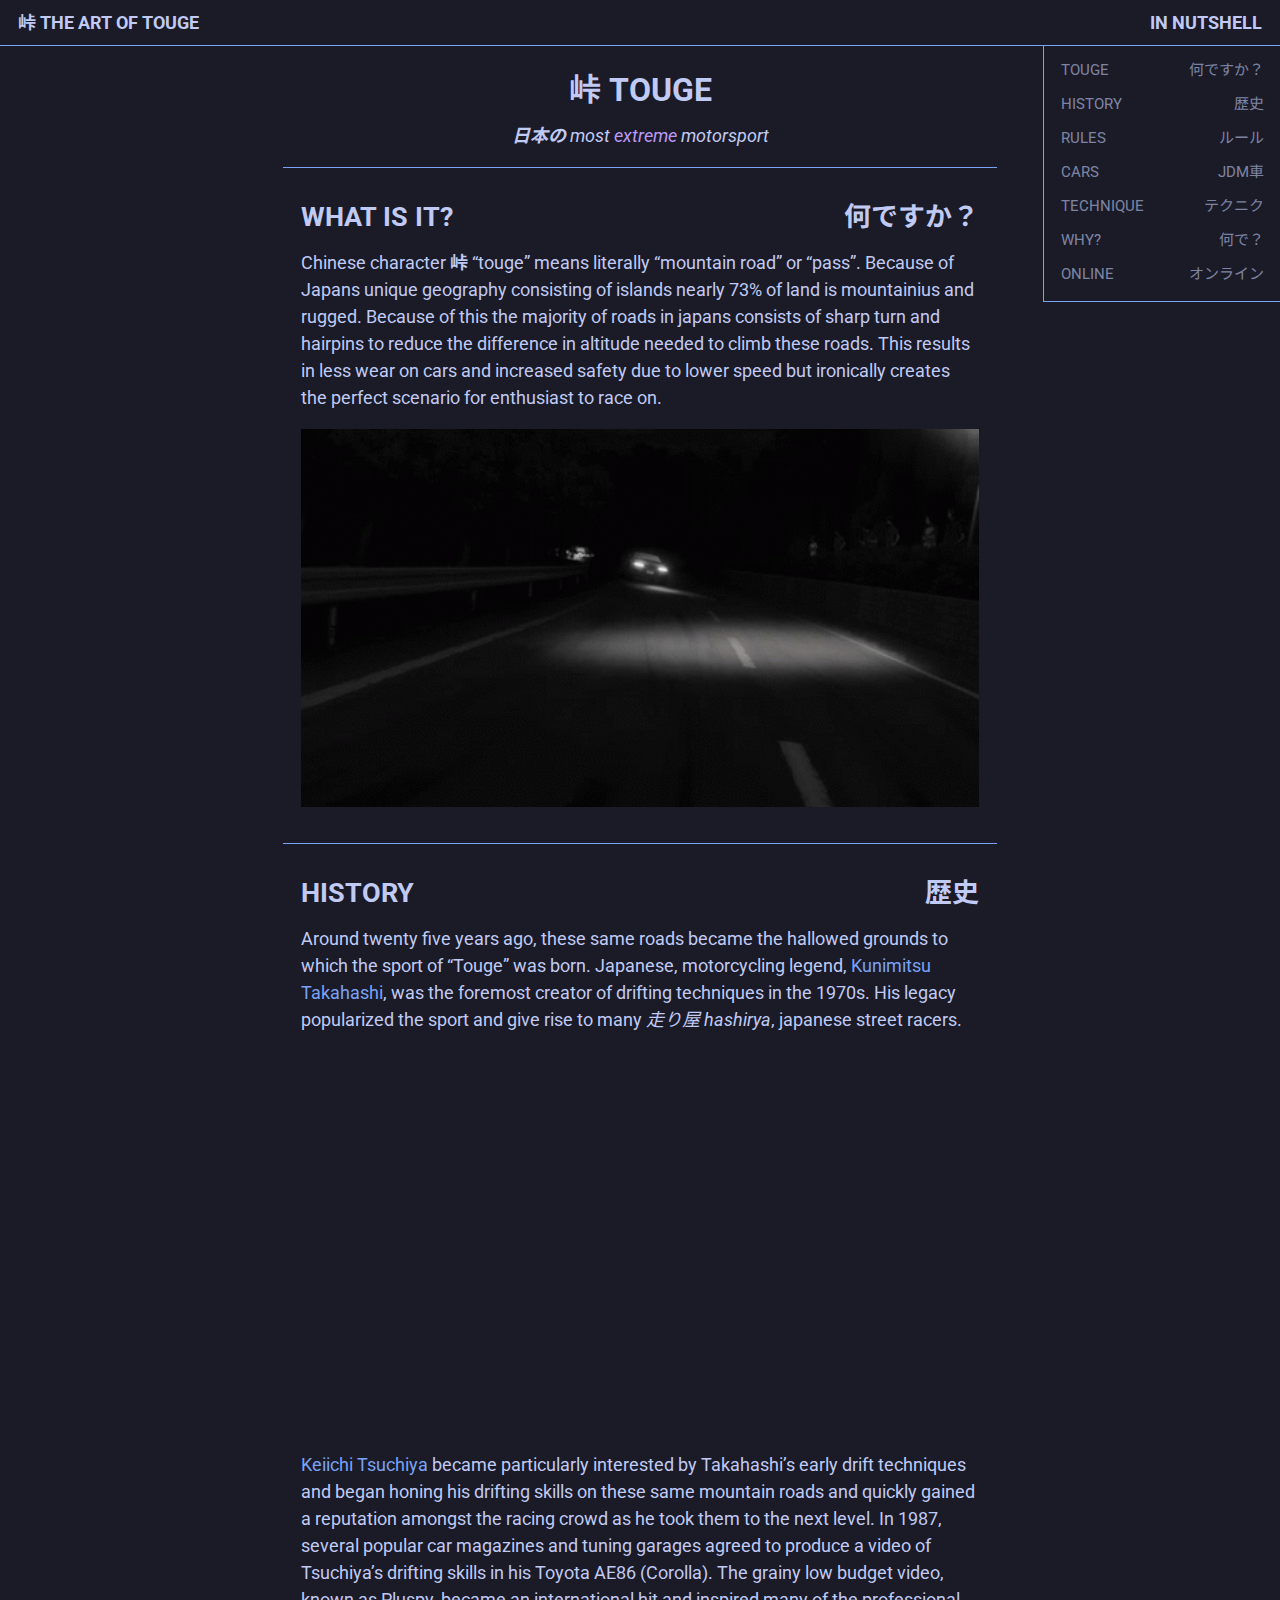
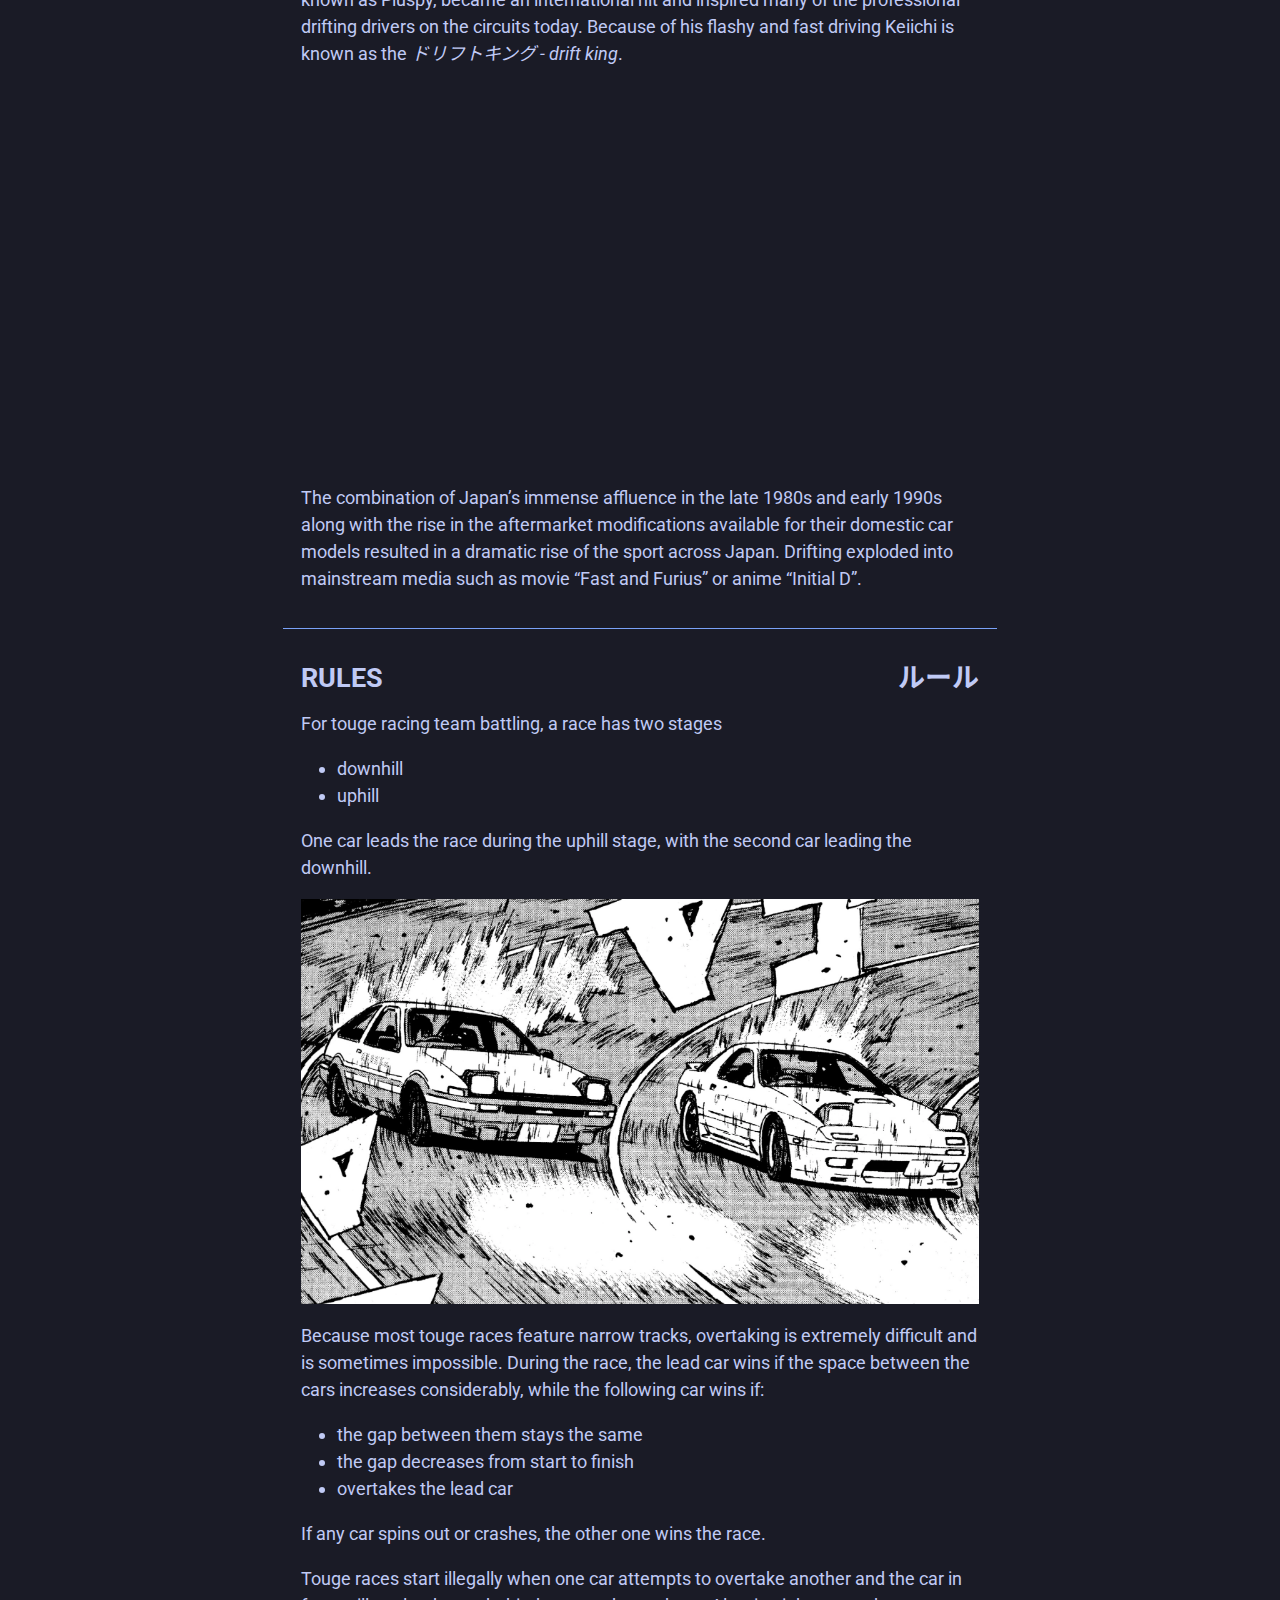
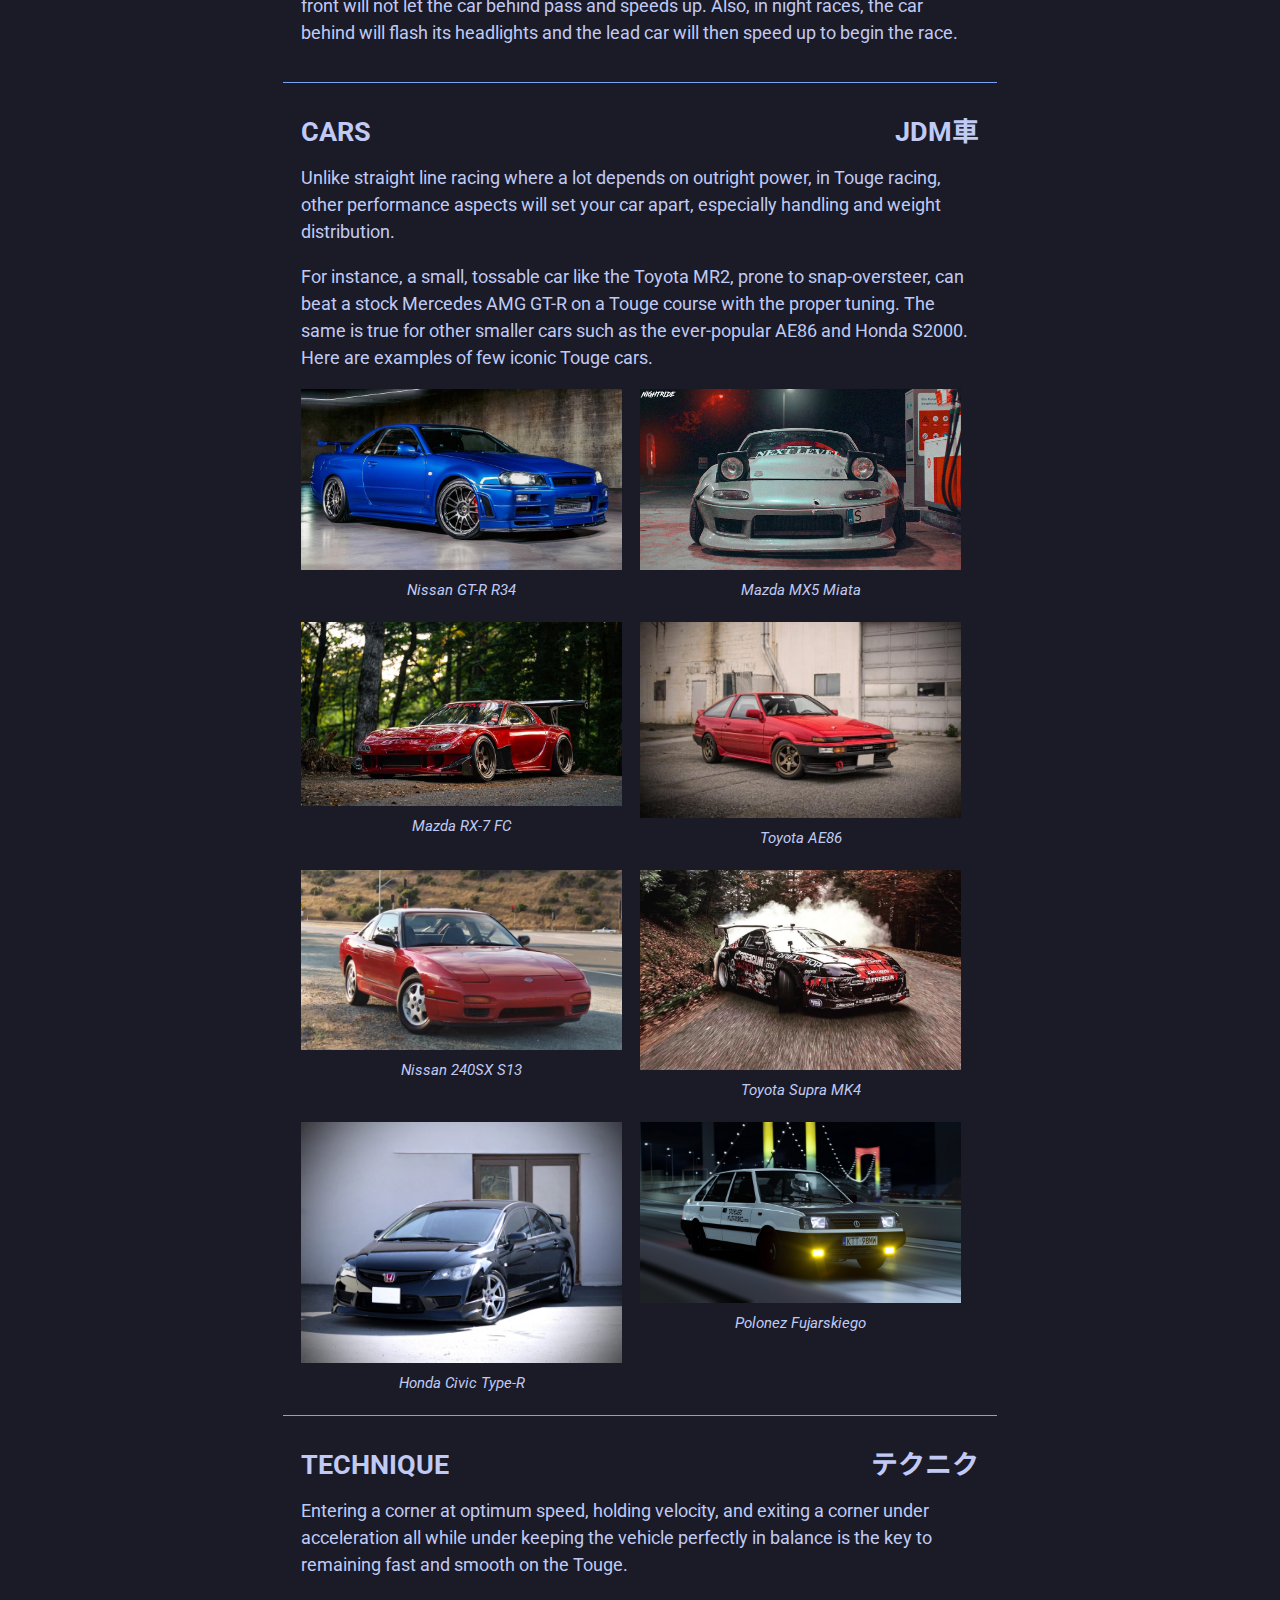
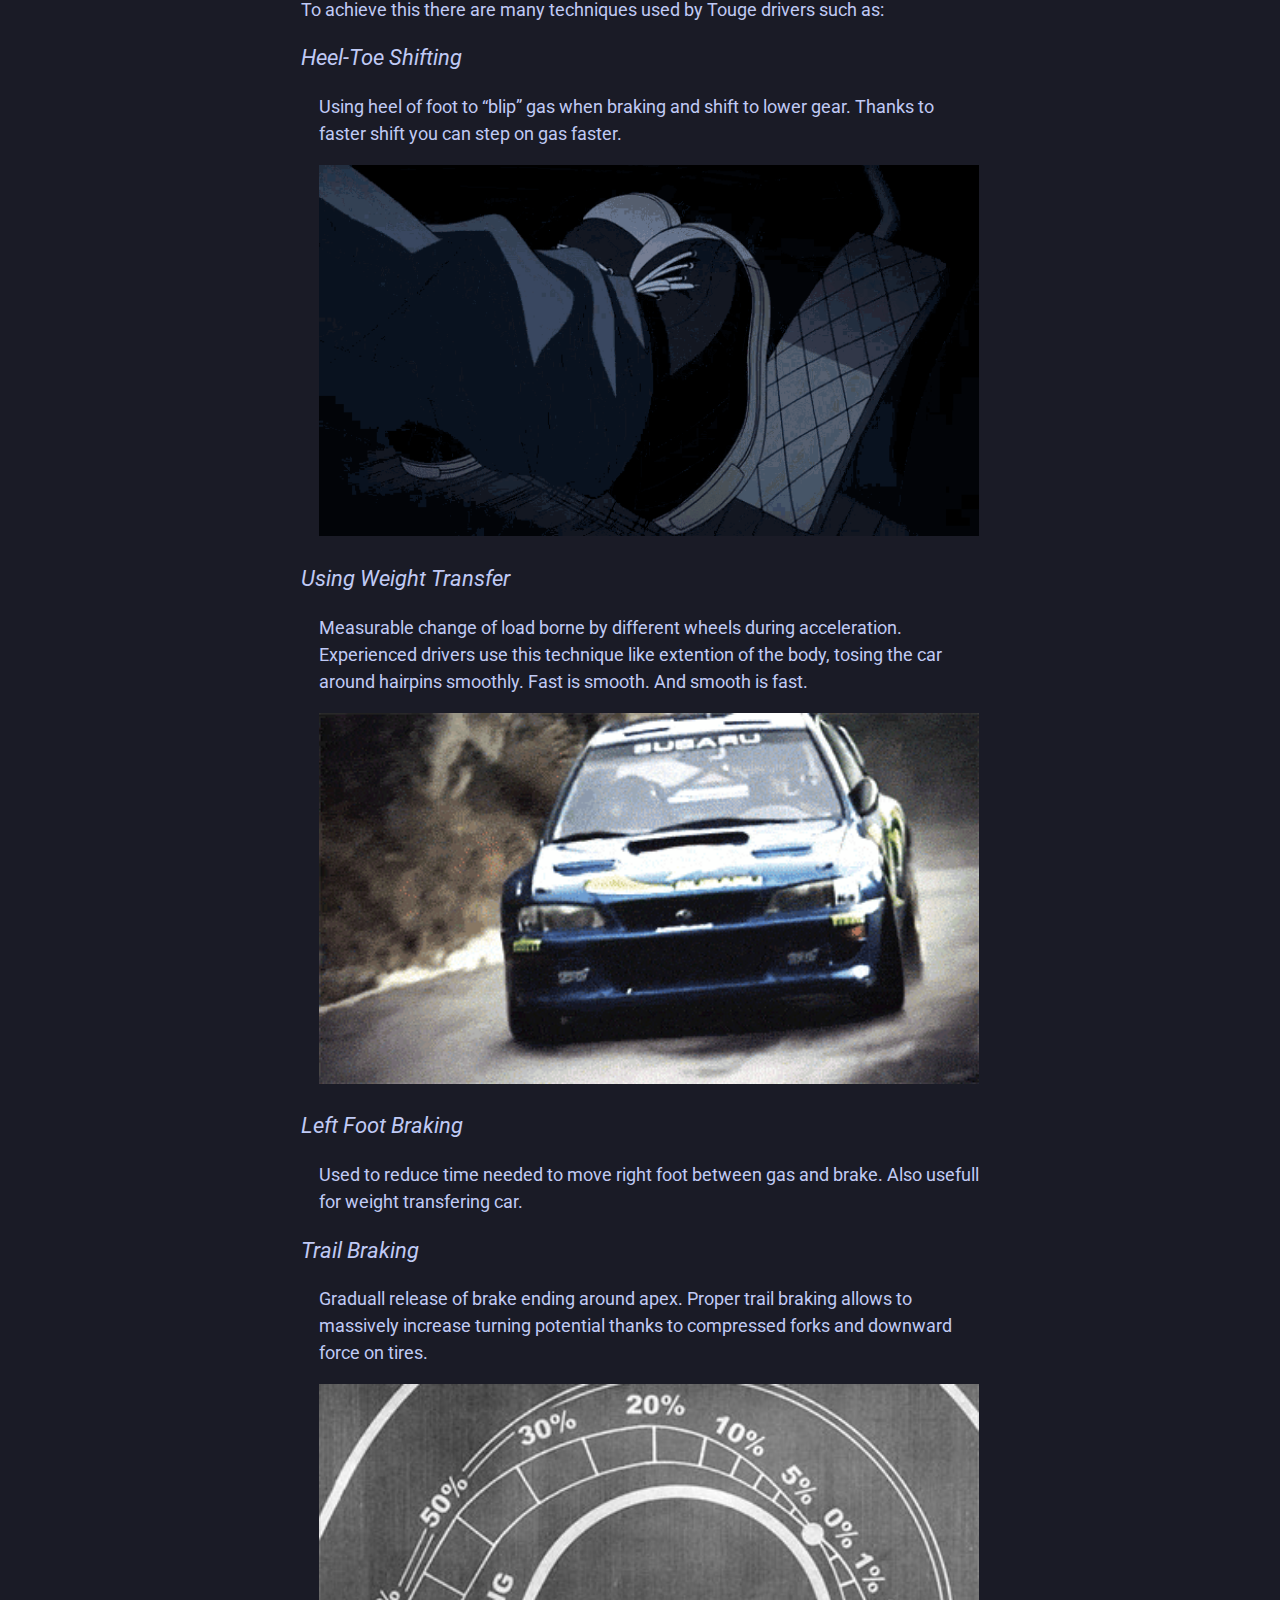
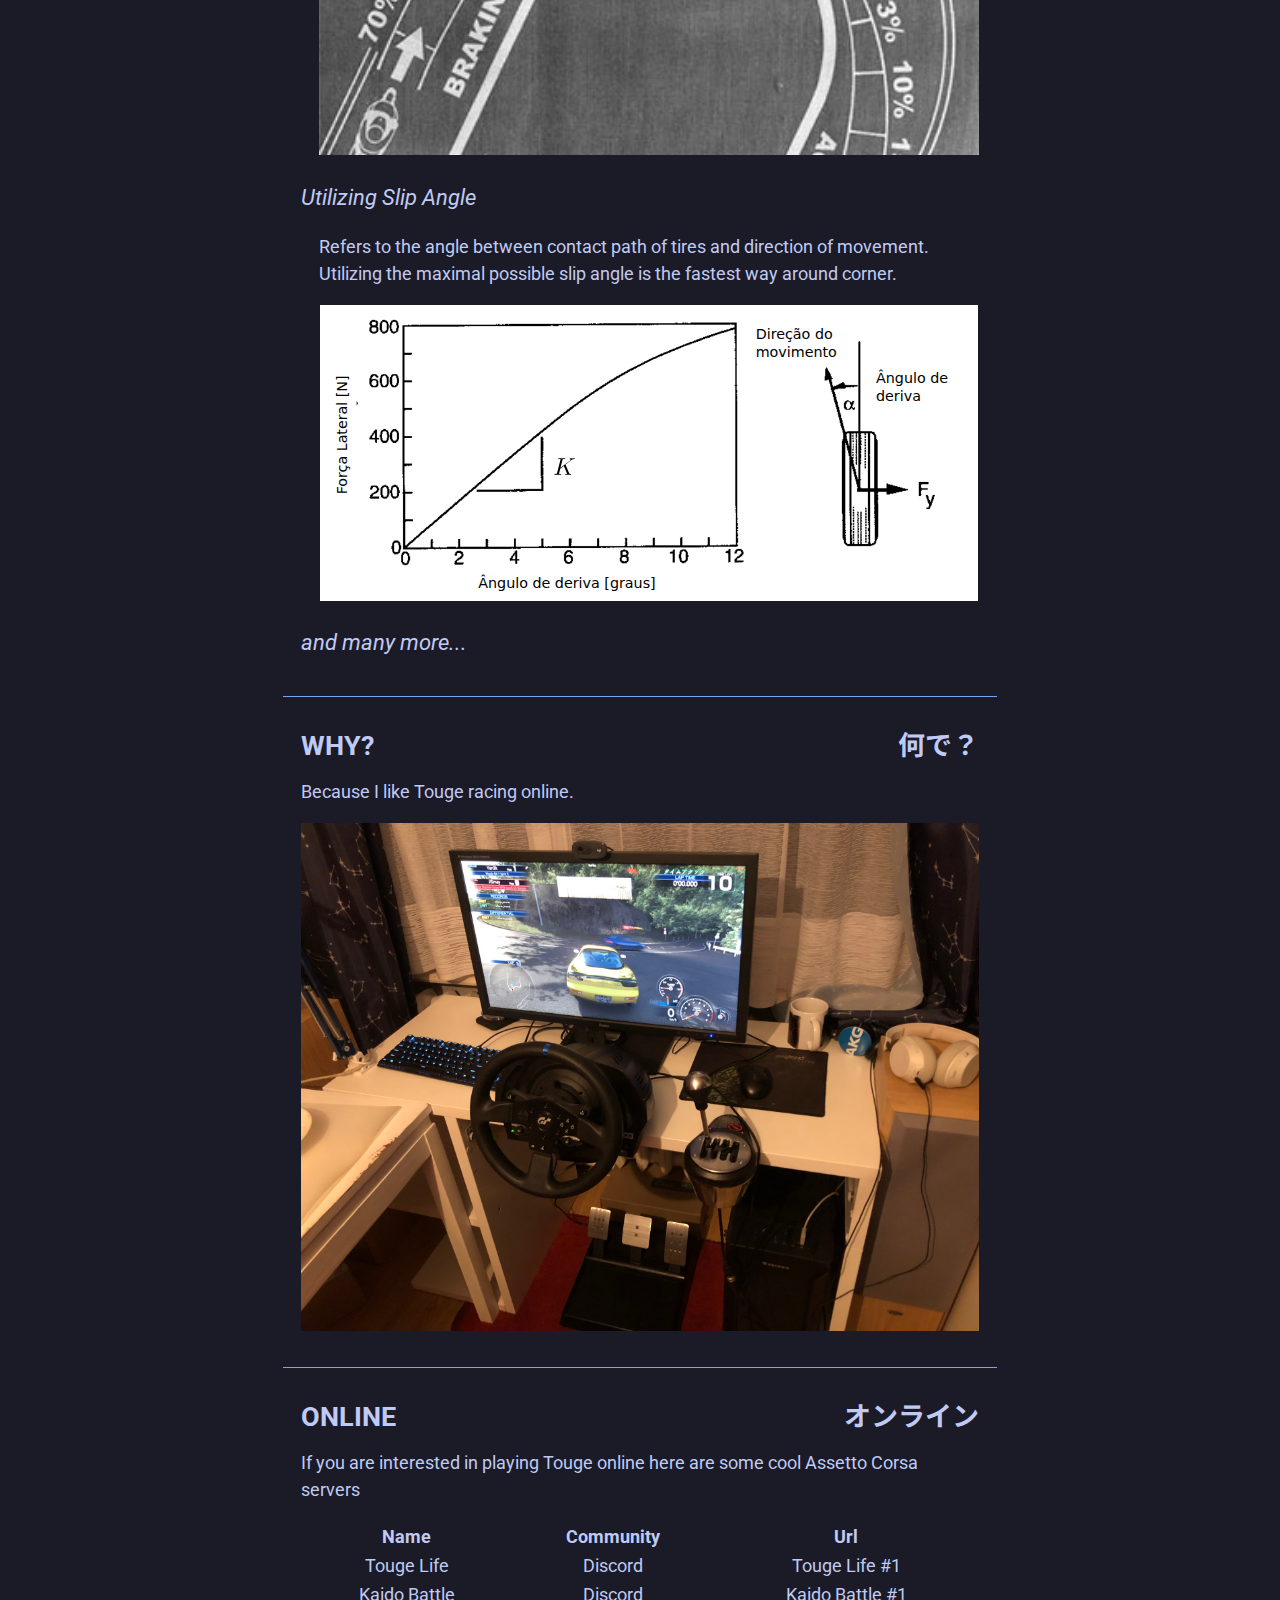
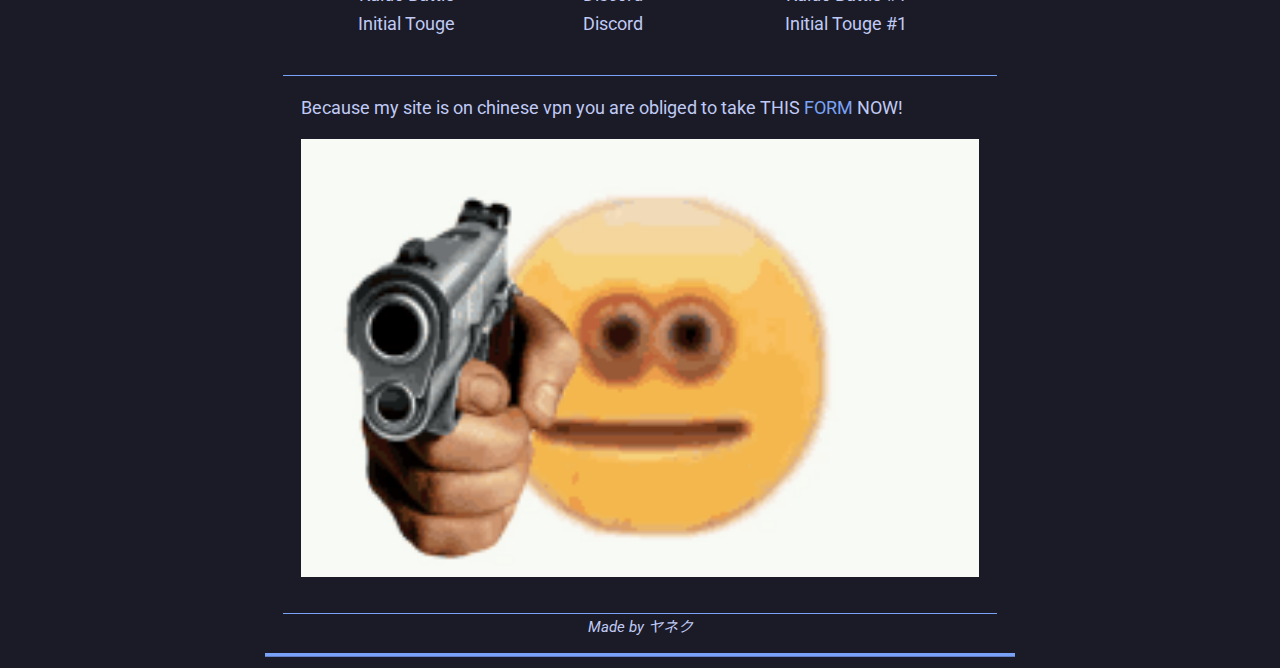
==== index.html @ f9fe7b46 "Init." ====
<!DOCTYPE html>
<html lang='en'>
<head>
    <meta charset="utf-8">
    <link rel="stylesheet" href="styles.css" type="text/css">
    <meta name="author" content="Jan Wiśniewski">
    <meta name="viewport" content="width=device-width, initial-scale=1">
    <title>The Art Of Touge</title>
</head>
<body>
    <a href="#top"><header class="topbar">
        <div>峠 the art of touge</div>
        <div>in nutshell</div>
    </header></a>


    <nav class="content-table">
        <a class="content-table__item" href="#touge">
            <div>touge</div><div>何ですか？</div>
        </a>
        <a class="content-table__item" href="#history">
            <div>history</div><div>歴史</div>
        </a>
        <a class="content-table__item" href="#rules">
            <div>rules</div><div>ルール</div>
        </a>
        <a class="content-table__item" href="#cars">
            <div>cars</div><div>JDM車</div>
        </a>
        <a class="content-table__item" href="#technique">
            <div>technique</div><div>テクニク</div>
        </a>
        <a class="content-table__item" href="#why">
            <div>why?</div><div>何で？</div>
        </a>
        <a class="content-table__item" href="#online">
            <div>online</div><div>オンライン</div>
        </a>
    </nav>


    <main>
        <header class='title section' id="touge">
            <hgroup>
                <h1 class="heading">峠 touge</h1>
                <p class="subheading"><span class="subheading__nihon">日本の</span> most <span class="subheading__extreme">extreme</span> motorsport</p>
            </hgroup>
        </header>
        <section class="section">
            <div class="section__heading">
                <h2>What is it?</h2>
                <h2>何ですか？</h2>
            </div>
            <p>
                Chinese character <b>峠</b> <q>touge</q> means literally
                <q>mountain road</q> or <q>pass</q>.  Because of Japans unique
                geography consisting of islands nearly 73% of land is
                mountainius and rugged. Because of this the majority of roads in
                japans consists of sharp turn and hairpins to reduce the
                difference in altitude needed to climb these roads. This results
                in less wear on cars and increased safety due to lower speed but
                ironically creates the perfect scenario for enthusiast to race
                on.
            </p>
            <figure class="figure"><img class="figure__image" src='assets/initial-d.gif' alt="Initial D"></figure>
        </section>


        <section class="section" id="history">
            <div class="section__heading">
                <h2>History</h2>
                <h2>歴史</h2>
            </div>
            <p>
                Around twenty five years ago, these same roads became the hallowed
                grounds to which the sport of <q>Touge</q> was born. Japanese,
                motorcycling legend, <a class="link" href="https://en.wikipedia.org/wiki/Kunimitsu_Takahashi"
                target="_blank"> Kunimitsu Takahashi</a>, was the foremost creator of
                drifting techniques in the 1970s. His legacy popularized the sport and
                give rise to many <dfn>走り屋 hashirya</dfn>, japanese street
                racers.
            </p>
            <figure class="video-wrapper">
                <iframe class="video" allowFullScreen src="https://www.youtube.com/embed/p52vfE1ejaA?start=294"></iframe>
            </figure>
            <p>
                <a class="link" href="https://en.wikipedia.org/wiki/Keiichi_Tsuchiya" target="_blank">Keiichi Tsuchiya</a>
                became particularly interested by Takahashi’s early drift techniques
                and began honing his drifting skills on these same mountain roads and
                quickly gained a reputation amongst the racing crowd as he took them
                to the next level. In 1987, several popular car magazines and tuning
                garages agreed to produce a video of Tsuchiya’s drifting skills in his
                Toyota AE86 (Corolla). The grainy low budget video, known as Pluspy,
                became an international hit and inspired many of the professional
                drifting drivers on the circuits today. Because of his flashy and fast
                driving Keiichi is known as the <dfn>ドリフトキング - drift king</dfn>.
            </p>
            <figure class="video-wrapper">
                <iframe class="video" allowFullScreen src="https://www.youtube.com/embed/DHOkR8vrP94?start=42"></iframe>
            </figure>
            <p>
                The combination of Japan’s immense affluence in the late 1980s and
                early 1990s along with the rise in the aftermarket modifications
                available for their domestic car models resulted in a dramatic rise of
                the sport across Japan. Drifting exploded into mainstream media such as
                movie <q>Fast and Furius</q> or anime <q>Initial D</q>.
            </p>
        </section>


        <section class="section" id="rules">
            <div class="section__heading">
                <h2>Rules</h2>
                <h2>ルール</h2>
            </div>
            <p>
                For touge racing team battling, a race has two stages
            </p>
            <ul>
                <li>downhill</li>
                <li>uphill</li>
            </ul>
            <p>
                One car leads the race during the uphill stage, with
                the second car leading the downhill.
            </p>
            <figure class="figure"><img class="figure__image" src="assets/manga.webp" alt="Ryousuke vs Fujiwara"></figure>
            <p>
                Because most touge races feature narrow tracks, overtaking is
                extremely difficult and is sometimes impossible. During the race, the
                lead car wins if the space between the cars increases considerably,
                while the following car wins if:
            </p>
            <ul>
                <li>the gap between them stays the same</li>
                <li>the gap decreases from start to finish</li>
                <li>overtakes the lead car</li>
            </ul>
            <p>
                If any car spins out or crashes, the other one wins the race.
            </p>
            <p>
                Touge races start illegally when one car attempts to overtake another
                and the car in front will not let the car behind pass and speeds up.
                Also, in night races, the car behind will flash its headlights and the
                lead car will then speed up to begin the race.
            </p>
        </section>


        <section class="section" id="cars">
            <div class="section__heading">
                <h2>Cars</h2>
                <h2>JDM車</h2>
            </div>
            <p>
                Unlike straight line racing where a lot depends on outright power, in
                Touge racing, other performance aspects will set your car apart,
                especially handling and weight distribution.
            </p>

            <p>
                For instance, a small, tossable car like the Toyota MR2, prone to
                snap-oversteer, can beat a stock Mercedes AMG GT-R on a Touge course
                with the proper tuning. The same is true for other smaller cars such
                as the ever-popular AE86 and Honda S2000. Here are examples of few
                iconic Touge cars.
            </p>
            <div class="gallery">
                <figure>
                    <a href="assets/r34.jpg"><img src="assets/r34.jpg" alt="GT-R"></a>
                    <figcaption>Nissan GT-R R34</figcaption>
                </figure>
                <figure>
                    <a href="assets/miata.jpg"><img src="assets/miata.jpg" alt="Miata"></a>
                    <figcaption>Mazda MX5 Miata</figcaption>
                </figure>
                <figure>
                    <a href="assets/rx7.avif"><img src="assets/rx7.avif" alt="rx7"></a>
                    <figcaption>Mazda RX-7 FC</figcaption>
                </figure>
                <figure>
                    <a href="assets/86.jpg"><img src="assets/86.jpg" alt="86"></a>
                    <figcaption>Toyota AE86</figcaption>
                </figure>
                <figure>
                    <a href="assets/nissan-s13.avif"><img src="assets/nissan-s13.avif" alt="Nissan S13"></a>
                    <figcaption>Nissan 240SX S13</figcaption>
                </figure>
                <figure>
                    <a href="assets/supra.jpg"><img src="assets/supra.jpg" alt="Supra"></a>
                    <figcaption>Toyota Supra MK4</figcaption>
                </figure>
                <figure>
                    <a href="assets/civic.jpg"><img src="assets/civic.jpg" alt="Civic"></a>
                    <figcaption>Honda Civic Type-R</figcaption>
                </figure>
                <figure>
                    <a href="fujarski.html"><img src="assets/fujarski.jpg" alt="Polonez"></a>
                    <figcaption>Polonez Fujarskiego</figcaption>
                </figure>
            </div>
        </section>


        <section class="section" id="technique">
            <div class="section__heading">
                <h2>Technique</h2>
                <h2>テクニク</h2>
            </div>
            <p>
                Entering a corner at optimum speed, holding velocity, and exiting a
                corner under acceleration all while under keeping the vehicle
                perfectly in balance is the key to remaining fast and smooth on the
                Touge.
            </p>
            <p>
                To achieve this there are many techniques used by Touge drivers such as:
            </p>
            <dl class="technique__dl">
                <dt>Heel-Toe Shifting</dt>
                <dd>Using heel of foot to <q>blip</q> gas when braking and shift to lower gear.
                    Thanks to faster shift you can step on gas faster.
                    <figure><img src="assets/heel-toe-shifting.gif" alt="Heel Toe Shifting"></figure>
                </dd>

                <dt>Using Weight Transfer</dt>
                <dd>
                    Measurable change of load borne by different wheels during
                    acceleration. Experienced drivers use this technique like
                    extention of the body, tosing the car around hairpins smoothly.
                    Fast is smooth. And smooth is fast.
                    <figure><img src="assets/flick.gif" alt="Flick"></figure>
                </dd>

                <dt>Left Foot Braking</dt>
                <dd>Used to reduce time needed to move right foot between gas
                    and brake. Also usefull for weight transfering car.
                </dd>

                <dt>Trail Braking</dt>
                <dd>Graduall release of brake ending around apex. Proper trail braking allows to
                    massively increase turning potential thanks to compressed forks and downward force on tires.
                    <figure><img src="assets/trail_brake.jpg" alt="Trail Brake"></figure>
                </dd>

                <dt>Utilizing Slip Angle</dt>
                <dd>
                    Refers to the angle between contact path of tires and direction of movement.
                    Utilizing the maximal possible slip angle is the fastest way around corner.
                    <figure><img src="assets/slipangle.svg" alt="Slip Angle"></figure>
                </dd>

                <dt>and many more...</dt><dd></dd>
            </dl>
        </section>


        <section class="section" id="why">
            <div class="section__heading">
                <h2>Why?</h2>
                <h2>何で？</h2>
            </div>
            <p>Because I like Touge racing online.</p>
            <figure class="figure"><img class="figure__image" src="assets/setup.jpg" alt="setup"></figure>
        </section>


        <section class="section" id="online">
            <div class="section__heading">
                <h2>Online</h2>
                <h2>オンライン</h2>
            </div>
            <p>If you are interested in playing Touge online here are some cool Assetto Corsa servers</p>
            <table class="online-table">
                <tr>
                    <th>Name</th>
                    <th>Community</th>
                    <th>Url</th>
                </tr>
                <tr>
                    <td>Touge Life</td>
                    <td><a href="https://discord.gg/rpCyShQ">Discord</a></td>
                    <td><a href="https://acstuff.ru/s/q:race/online/join?ip=173.234.30.178&httpPort=8308">Touge Life #1</a></td>
                </tr>
                <tr>
                    <td>Kaido Battle</td>
                    <td><a href="https://discord.gg/rpCyShQ">Discord</a></td>
                    <td><a href="https://acstuff.ru/s/q:race/online/join?ip=5.161.130.32&httpPort=8081">Kaido Battle #1</a></td>
                </tr>
                <tr>
                    <td>Initial Touge</td>
                    <td><a href="https://discord.gg/rpCyShQ">Discord</a></td>
                    <td><a href="https://acstuff.ru/s/q:race/online/join?ip=5.161.130.32&httpPort=8081">Initial Touge #1</a></td>
                </tr>
            </table>
        </section>


        <section class="section" id="Form">
            <p>Because my site is on chinese vpn you are obliged to take THIS <a class="link" href="form.html">FORM</a> NOW!</p>
            <figure class="figure"><img class="figure__image" src="assets/cursed-emoji.gif" alt="gun"></figure>
        </section>


        <footer>
            <address>Made by ヤネク</address>
        </footer>


        <!-- svg line for additional points!!! -->
        <svg viewBox="0 0 100 1">
            <line x1="0" y1="0" x2="100" y2="0" stroke="#7aa2f7" />
        </svg>
    </main>
</body>
</html>
---- styles.css ----
@import url('https://fonts.googleapis.com/css2?family=Noto+Sans+JP:wght@300;400;700&family=Roboto:ital,wght@0,300;0,700;1,300;1,400&display=swap');

* {
    margin: 0;
    padding: 0;
    box-sizing: border-box;
}


:root {
    font-size: 62.5%;
    scroll-behavior: smooth;

    --color-bg:     #1a1b26;
    --color-text:   #c0caf5;
    --color-blue:   #7aa2f7;
    --color-magenta:#bb9af7;
}

::selection {
   color: var(--color-bg);
   background-color: var(--color-text); 
}

body {
    background:  var(--color-bg);
    color:       var(--color-text);
    font-size:   1.8rem;
    line-height: 1.5em;
    font-family: "Roboto", "Noto Sans JP", sans-serif;
    margin-top:  2.5em; /* top-bar */
}

main {
    width: 750px;
    margin: 0 auto;
}

footer {
    text-align: center;
    font-style: italic;
    font-size: smaller;
}

.topbar {
    background-color: var(--color-bg);
    font-weight: bold;
    position: fixed;
    top: 0;
    text-transform: uppercase;
    width: 100%;
    display: flex;
    justify-content: space-between;
    align-items: center;
    padding: 0.5em 1em;
    border-bottom: 1px solid var(--color-blue);
    z-index: 1000;
}

.title {
    text-align: center;
}


.heading {
    padding-top: 1em;
    font-weight: bold;
    font-size: xx-large;
    text-transform: uppercase;

}

.subheading {
    font-style: italic;
    margin-top: 1em;
    margin-bottom: 0;
    font-size: 1em;
    font-weight: normal;
}


.subheading__extreme {
    color: var(--color-magenta);
}

.subheading__nihon {
    font-weight: bold;
}


.section {
    scroll-margin: 3em;
    border-bottom: 1px solid var(--color-blue);
    padding: 0 1em 1em 1em;
    margin: 1em 1em 0 1em;
}

.figure {
    display: flex;
    justify-content: center;
    margin: 0.5em 0;
}

.figure__image {
    width: 100%;
}

.content-table {
    animation: navbar-slide 1s ease-in-out;
    position: fixed;
    top: 2.5em;
    right: 0;
    border-color: var(--color-blue);
    border-style: solid;
    border-width: 0 0 1px 1px;
    padding: 0.5em;
    background-color: var(--color-bg);
    z-index: 999;
}

.content-table__item {
    display: flex;
    gap: 4em;
    font-size: smaller;
    text-transform: uppercase;
    justify-content: space-between;
    padding: 0.2em 0.5em;
}

.content-table a,
.content-table a:visited {
    transition: opacity 0.3s;
    transition: border-bottom 0.6s;
    opacity: 60%;
    text-decoration: none;
    color: var(--color-text);
    border-bottom: 1px solid var(--color-bg);
}

.content-table a:hover {
    opacity: 100%;
    border-bottom: 1px solid var(--color-text);
}

a {
    color: inherit;
    text-decoration: inherit;
}

p {
    margin: 1em 0;
}

ul {
    padding: 0 2em;
}

dt {
    margin: 1em 0;
    font-style: italic;
    font-size: larger;
}

dd {
    margin-left: 1em;
}

.technique__dl img {
    margin-top: 1em;
    width: 100%;
}

.video-wrapper {
    margin: 0 auto;
    position: relative;
    padding-bottom: 56.25%;
}

.video {
    position: absolute;
    display: block;
    width: 100%;
    height: 100%;
    border: none;
}

#touge {
    background-color: var(--color-bg);
}

.section__heading {
    text-transform: uppercase;
    padding-top: 1em;
    display: flex;
    justify-content: space-between;
}

.link {
    text-decoration: none;
    text-underline-offset: 4px;
    color: var(--color-blue);
}

.link:hover {
    text-decoration: underline;
}

@keyframes navbar-slide {
    from {
        transform: translateY(-100%);
    }
    to {
        transform: translateY(0);
    }
}

.gallery {
    display: flex;
    flex-wrap: wrap;
    gap: 1em;
    align-items: stretch;
}

.gallery img {
    width: 100%;
}

.gallery a {
    transition: opacity 0.3s;
}

.gallery figure {
    width: calc(50% - 1em);
}

.gallery a:hover {
    opacity: 50%;
}

.gallery figcaption {
    font-style: italic;
    font-size: smaller;
    text-align: center;
}

.figure {
    margin: 1em 0;
}

.online-table {
    width: 100%;
    text-align: center;
    margin: 1em 0;
}

@media (max-width: 750px) {
    body { font-size: 1.6rem; }
    main { width: 100%; }
    .title {text-align: left; }
    .section { padding: 0 0 1em 0; }
    .gallery figure { width: 100%; }
}

@media (max-width: 1200px) {
    .content-table { display: none; }
}
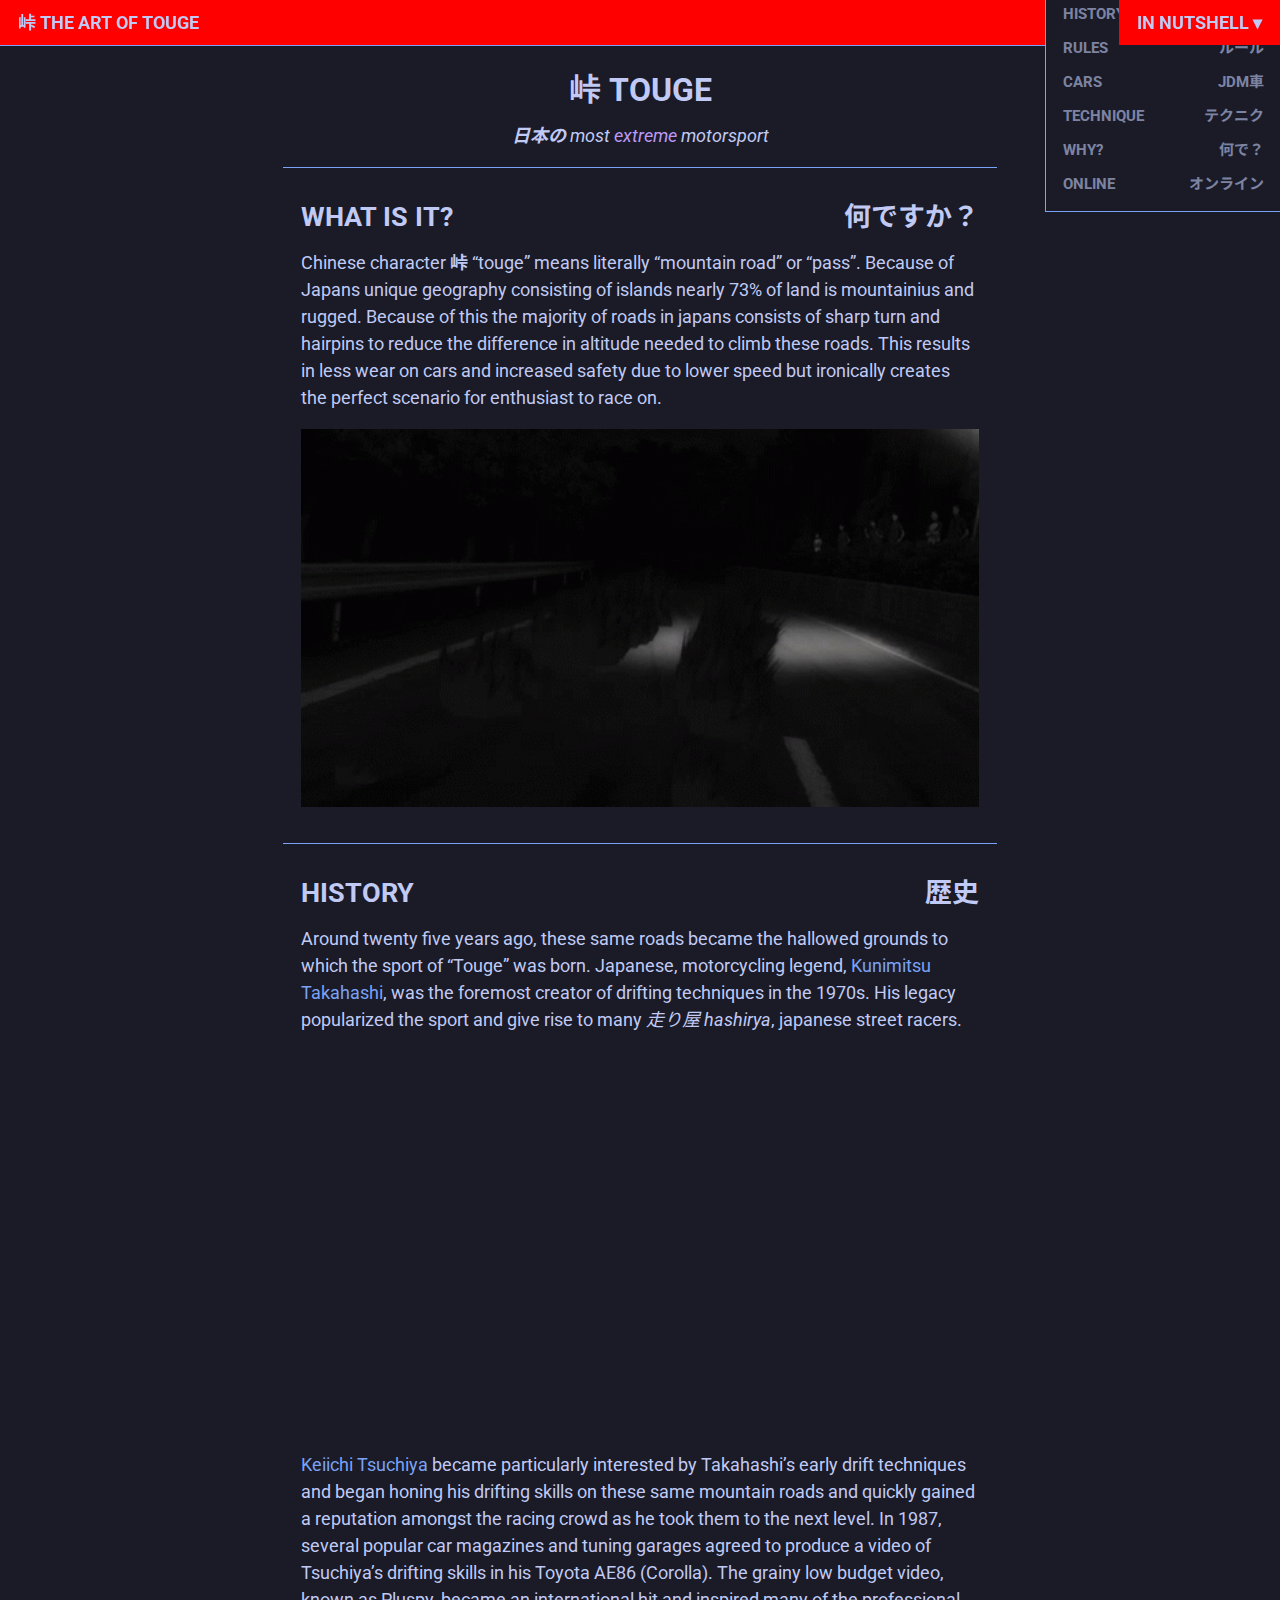
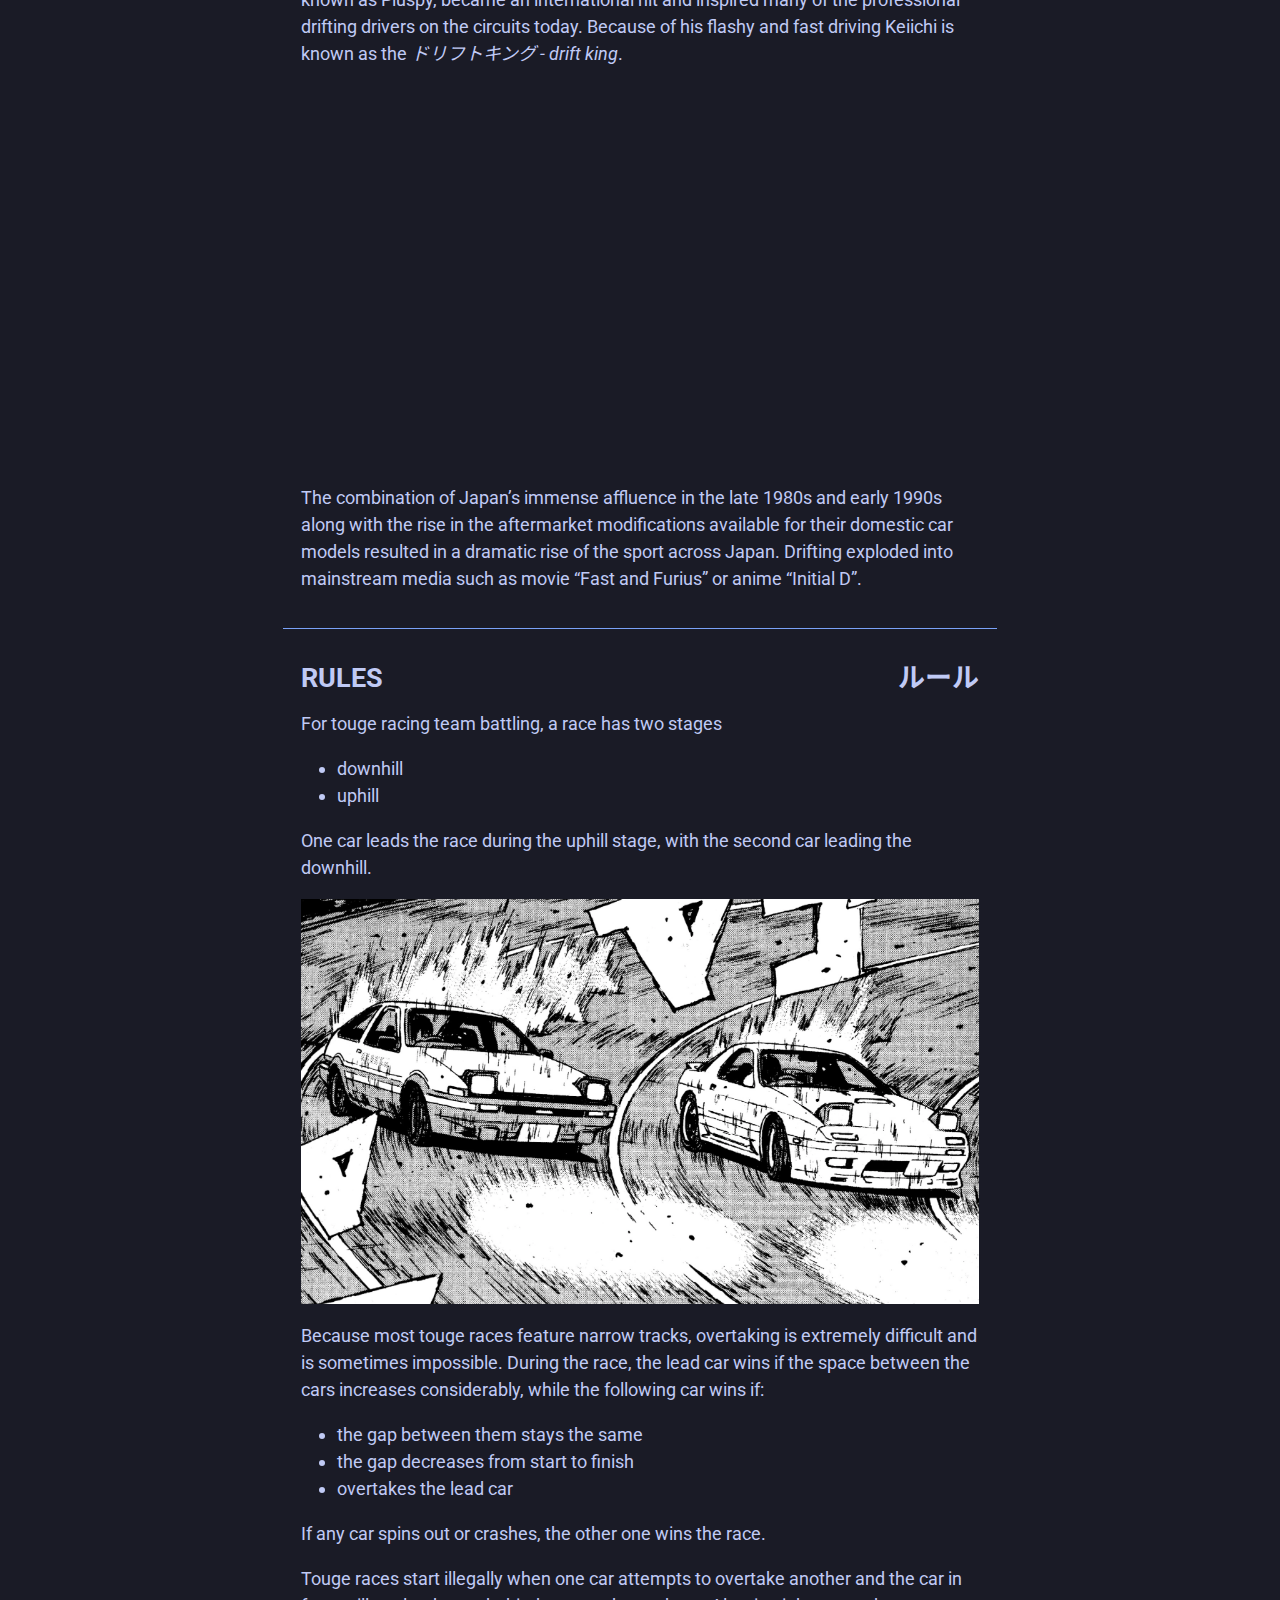
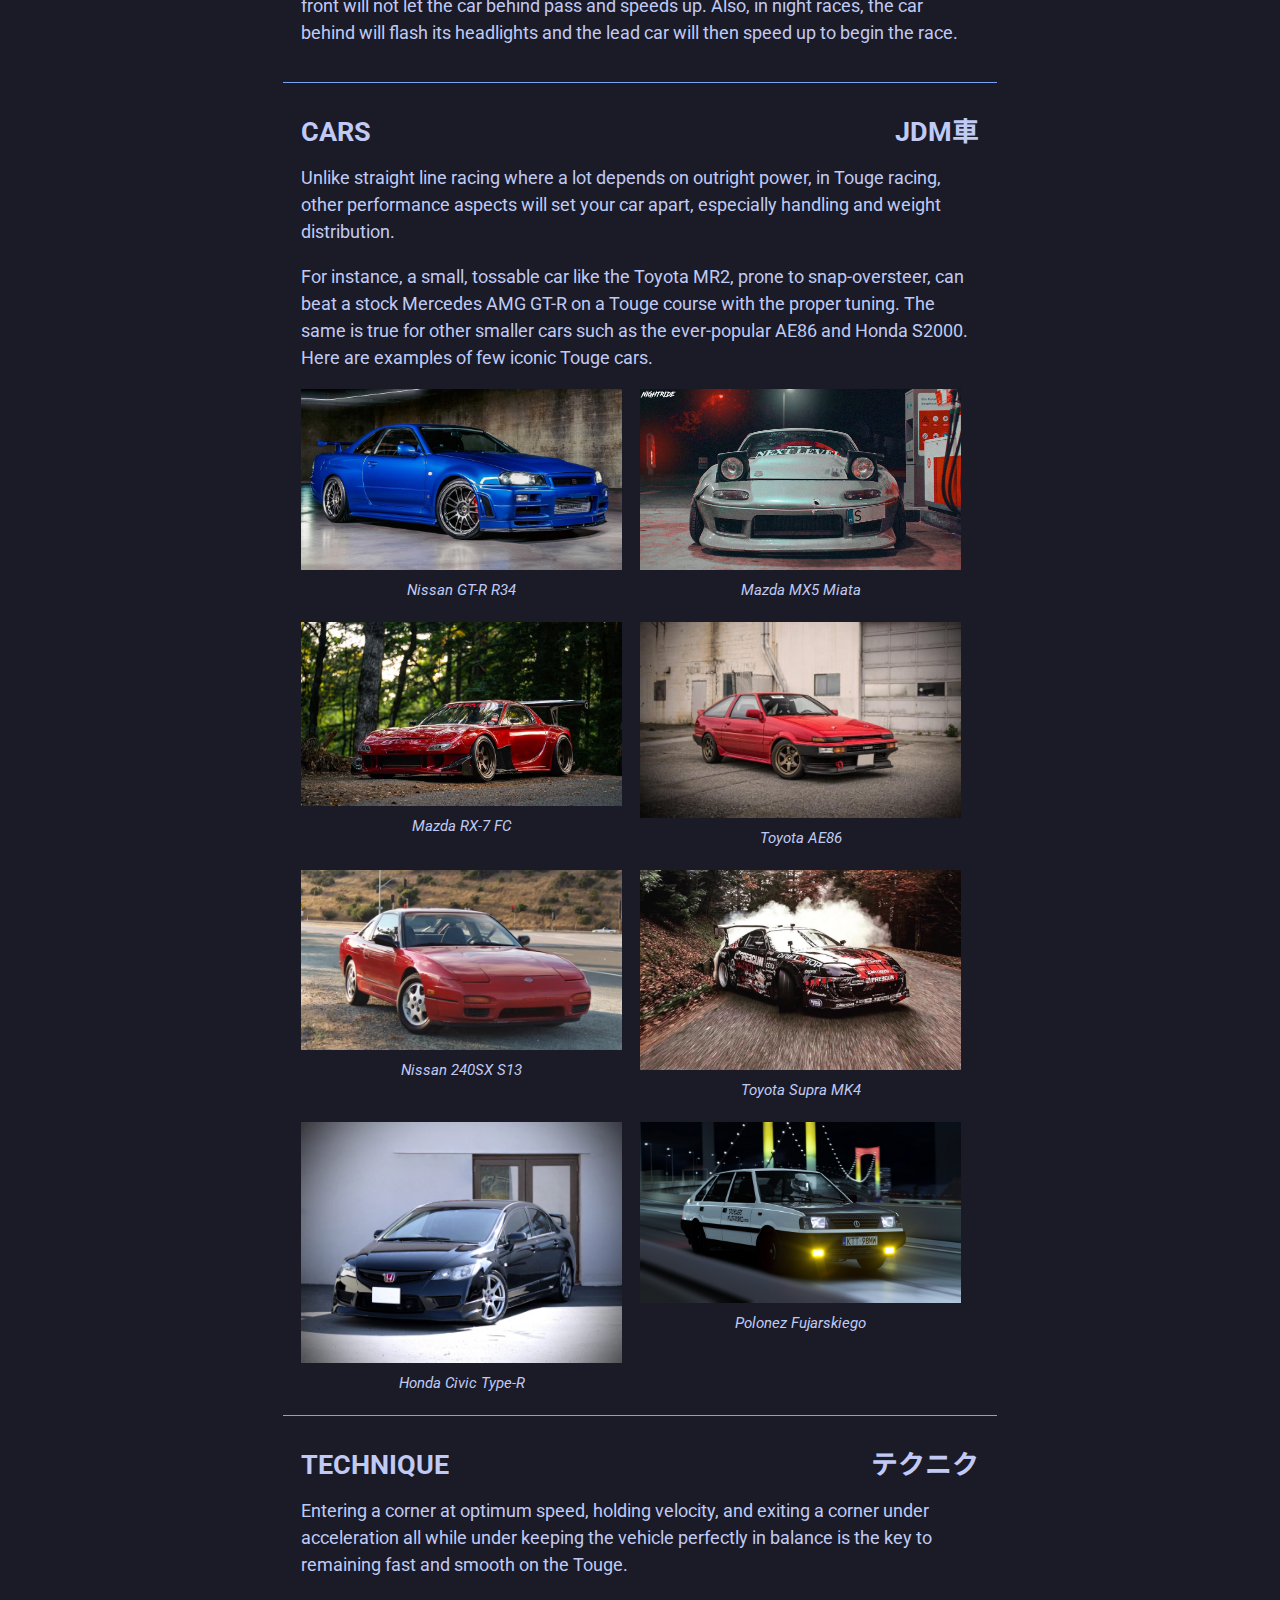
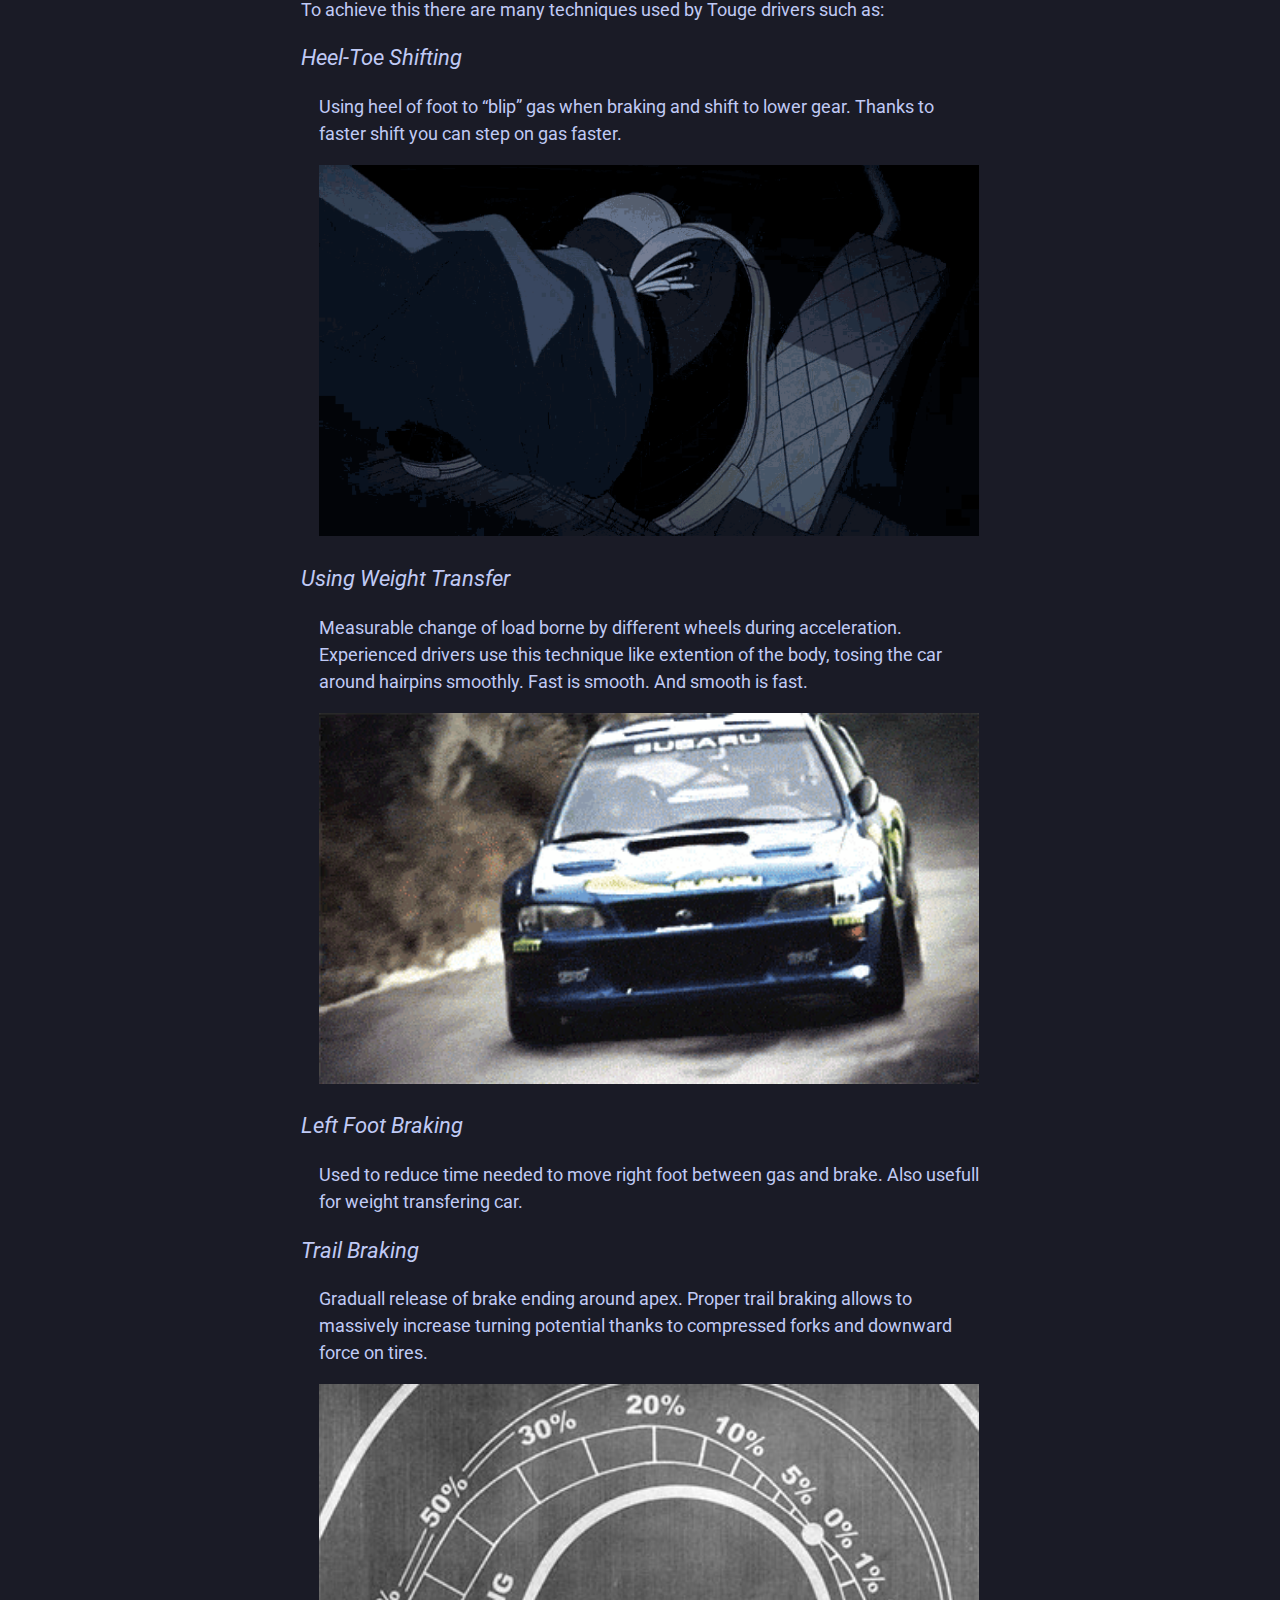
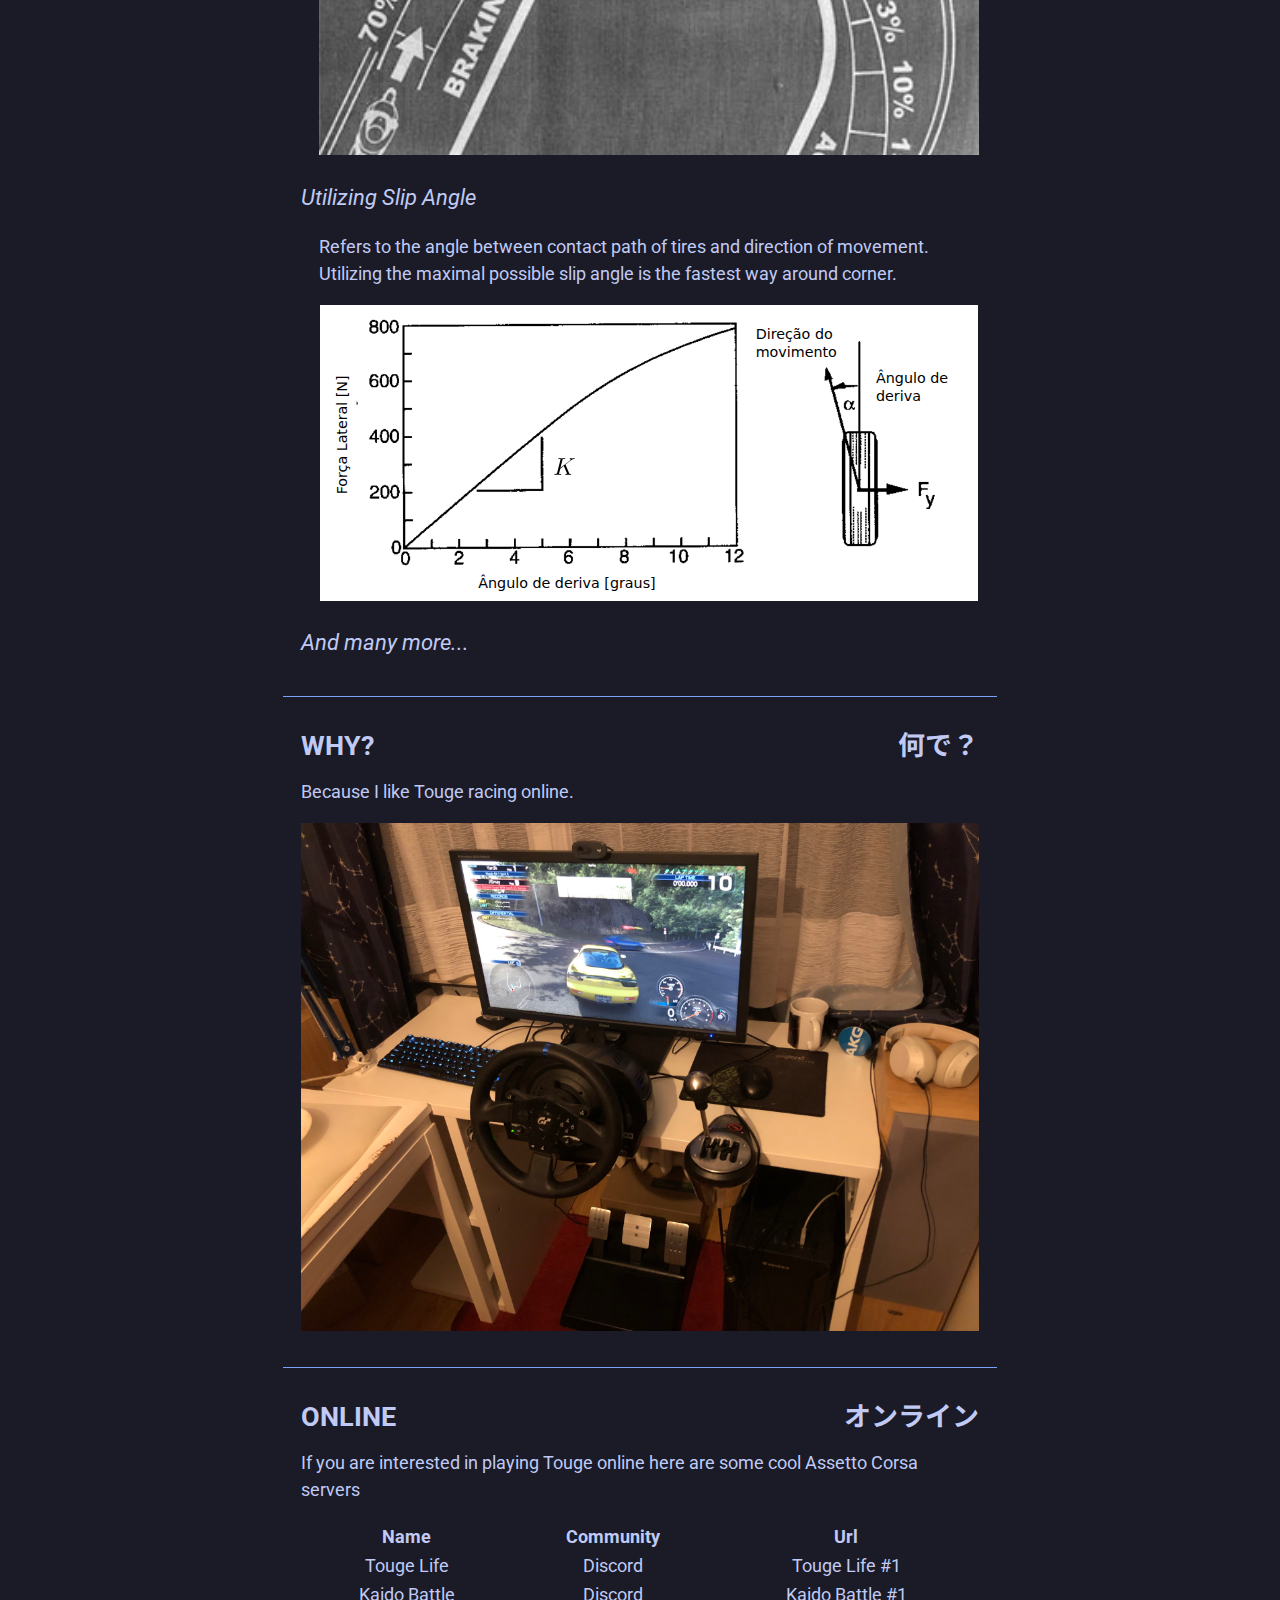
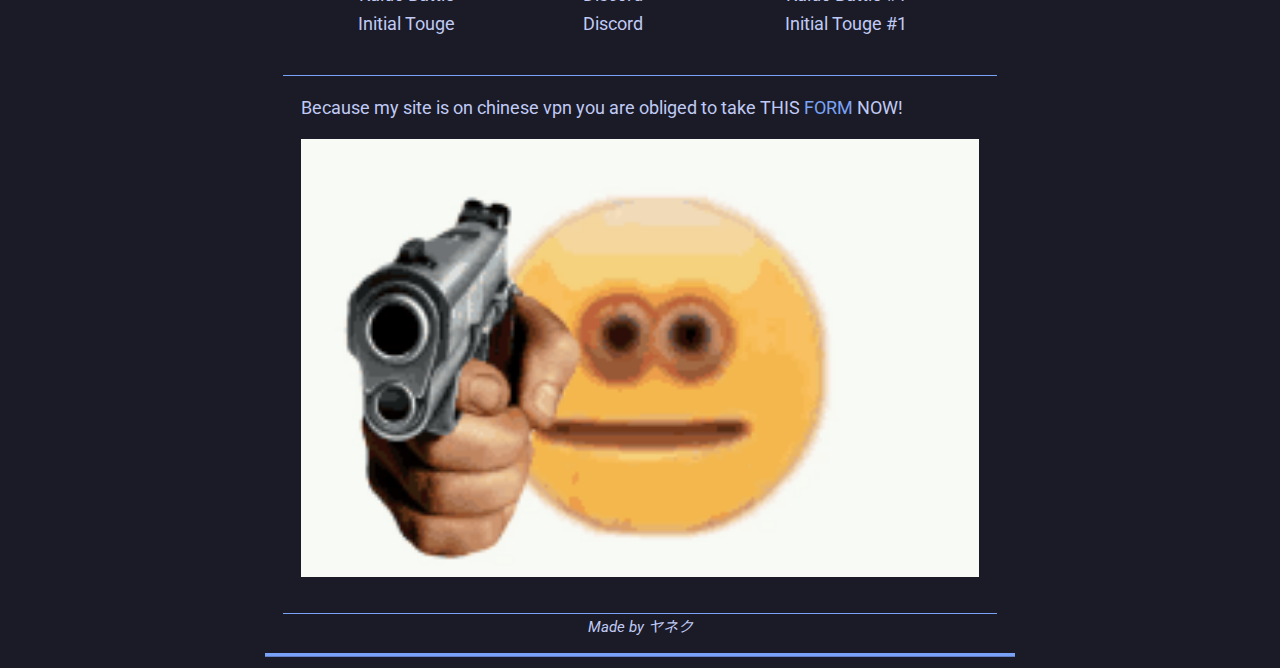
==== commit 3e379962: "Make dropdown." ====
--- a/index.html
+++ b/index.html
@@ -8,37 +8,35 @@
     <title>The Art Of Touge</title>
 </head>
 <body>
-    <a href="#top"><header class="topbar">
+    <nav class="topbar">
         <div>峠 the art of touge</div>
-        <div>in nutshell</div>
-    </header></a>
-
-
-    <nav class="content-table">
-        <a class="content-table__item" href="#touge">
-            <div>touge</div><div>何ですか？</div>
-        </a>
-        <a class="content-table__item" href="#history">
-            <div>history</div><div>歴史</div>
-        </a>
-        <a class="content-table__item" href="#rules">
-            <div>rules</div><div>ルール</div>
-        </a>
-        <a class="content-table__item" href="#cars">
-            <div>cars</div><div>JDM車</div>
-        </a>
-        <a class="content-table__item" href="#technique">
-            <div>technique</div><div>テクニク</div>
-        </a>
-        <a class="content-table__item" href="#why">
-            <div>why?</div><div>何で？</div>
-        </a>
-        <a class="content-table__item" href="#online">
-            <div>online</div><div>オンライン</div>
-        </a>
+        <div class="dropdown">in nutshell &#9662;
+            <ul class="content-table">
+                <li><a href="#touge">
+                    <div>touge</div><div>何ですか？</div>
+                </a></li>
+                <li><a href="#history">
+                    <div>history</div><div>歴史</div>
+                </a></li>
+                <li><a href="#rules">
+                    <div>rules</div><div>ルール</div>
+                </a></li>
+                <li><a href="#cars">
+                    <div>cars</div><div>JDM車</div>
+                </a></li>
+                <li><a href="#technique">
+                    <div>technique</div><div>テクニク</div>
+                </a></li>
+                <li><a  href="#why">
+                    <div>why?</div><div>何で？</div>
+                </a></li>
+                <li><a href="#online">
+                    <div>online</div><div>オンライン</div>
+                </a></li>
+            </ul>
+        </div>
     </nav>
-
-
+    
     <main>
         <header class='title section' id="touge">
             <hgroup>
@@ -64,8 +62,8 @@
             </p>
             <figure class="figure"><img class="figure__image" src='assets/initial-d.gif' alt="Initial D"></figure>
         </section>
-
-
+        
+        
         <section class="section" id="history">
             <div class="section__heading">
                 <h2>History</h2>
@@ -106,8 +104,8 @@
                 movie <q>Fast and Furius</q> or anime <q>Initial D</q>.
             </p>
         </section>
-
-
+        
+        
         <section class="section" id="rules">
             <div class="section__heading">
                 <h2>Rules</h2>
@@ -146,8 +144,8 @@
                 lead car will then speed up to begin the race.
             </p>
         </section>
-
-
+        
+        
         <section class="section" id="cars">
             <div class="section__heading">
                 <h2>Cars</h2>
@@ -158,7 +156,7 @@
                 Touge racing, other performance aspects will set your car apart,
                 especially handling and weight distribution.
             </p>
-
+            
             <p>
                 For instance, a small, tossable car like the Toyota MR2, prone to
                 snap-oversteer, can beat a stock Mercedes AMG GT-R on a Touge course
@@ -201,8 +199,8 @@
                 </figure>
             </div>
         </section>
-
-
+        
+        
         <section class="section" id="technique">
             <div class="section__heading">
                 <h2>Technique</h2>
@@ -223,7 +221,7 @@
                     Thanks to faster shift you can step on gas faster.
                     <figure><img src="assets/heel-toe-shifting.gif" alt="Heel Toe Shifting"></figure>
                 </dd>
-
+                
                 <dt>Using Weight Transfer</dt>
                 <dd>
                     Measurable change of load borne by different wheels during
@@ -232,30 +230,30 @@
                     Fast is smooth. And smooth is fast.
                     <figure><img src="assets/flick.gif" alt="Flick"></figure>
                 </dd>
-
+                
                 <dt>Left Foot Braking</dt>
                 <dd>Used to reduce time needed to move right foot between gas
                     and brake. Also usefull for weight transfering car.
                 </dd>
-
+                
                 <dt>Trail Braking</dt>
                 <dd>Graduall release of brake ending around apex. Proper trail braking allows to
                     massively increase turning potential thanks to compressed forks and downward force on tires.
                     <figure><img src="assets/trail_brake.jpg" alt="Trail Brake"></figure>
                 </dd>
-
+                
                 <dt>Utilizing Slip Angle</dt>
                 <dd>
                     Refers to the angle between contact path of tires and direction of movement.
                     Utilizing the maximal possible slip angle is the fastest way around corner.
                     <figure><img src="assets/slipangle.svg" alt="Slip Angle"></figure>
                 </dd>
-
-                <dt>and many more...</dt><dd></dd>
+                
+                <dt>And many more...</dt><dd></dd>
             </dl>
         </section>
-
-
+        
+        
         <section class="section" id="why">
             <div class="section__heading">
                 <h2>Why?</h2>
@@ -264,8 +262,8 @@
             <p>Because I like Touge racing online.</p>
             <figure class="figure"><img class="figure__image" src="assets/setup.jpg" alt="setup"></figure>
         </section>
-
-
+        
+        
         <section class="section" id="online">
             <div class="section__heading">
                 <h2>Online</h2>
@@ -295,19 +293,19 @@
                 </tr>
             </table>
         </section>
-
-
+        
+        
         <section class="section" id="Form">
             <p>Because my site is on chinese vpn you are obliged to take THIS <a class="link" href="form.html">FORM</a> NOW!</p>
             <figure class="figure"><img class="figure__image" src="assets/cursed-emoji.gif" alt="gun"></figure>
         </section>
-
-
+        
+        
         <footer>
             <address>Made by ヤネク</address>
         </footer>
-
-
+        
+        
         <!-- svg line for additional points!!! -->
         <svg viewBox="0 0 100 1">
             <line x1="0" y1="0" x2="100" y2="0" stroke="#7aa2f7" />
--- a/styles.css
+++ b/styles.css
@@ -31,6 +31,30 @@
     margin-top:  2.5em; /* top-bar */
 }
 
+
+a {
+    color: inherit;
+    text-decoration: inherit;
+}
+
+p {
+    margin: 1em 0;
+}
+
+ul {
+    padding: 0 2em;
+}
+
+dt {
+    margin: 1em 0;
+    font-style: italic;
+    font-size: larger;
+}
+
+dd {
+    margin-left: 1em;
+}
+
 main {
     width: 750px;
     margin: 0 auto;
@@ -42,20 +66,6 @@
     font-size: smaller;
 }
 
-.topbar {
-    background-color: var(--color-bg);
-    font-weight: bold;
-    position: fixed;
-    top: 0;
-    text-transform: uppercase;
-    width: 100%;
-    display: flex;
-    justify-content: space-between;
-    align-items: center;
-    padding: 0.5em 1em;
-    border-bottom: 1px solid var(--color-blue);
-    z-index: 1000;
-}
 
 .title {
     text-align: center;
@@ -105,20 +115,57 @@
     width: 100%;
 }
 
+
+.topbar {
+    font-weight: bold;
+    position: fixed;
+    top: 0;
+    text-transform: uppercase;
+    width: 100%;
+    display: flex;
+    justify-content: space-between;
+    align-items: center;
+    border-bottom: 1px solid var(--color-blue);
+    background-color: var(--color-bg);
+    background-color: red;
+    z-index: 1000;
+}
+
+.topbar > div {
+    padding: 0.5em 1em;
+}
+
 .content-table {
-    animation: navbar-slide 1s ease-in-out;
+    /* animation: slide 0.6s ease-out; */
+    /* display: none; */
     position: fixed;
-    top: 2.5em;
+    top: -2.5em;
     right: 0;
     border-color: var(--color-blue);
     border-style: solid;
     border-width: 0 0 1px 1px;
     padding: 0.5em;
     background-color: var(--color-bg);
-    z-index: 999;
-}
-
-.content-table__item {
+    list-style: none;
+    z-index: -1;
+}
+
+@keyframes slide {
+    from { transform: translateY(-100%); }
+    to { transform: translateY(0);}
+}
+
+.dropdown {
+    background-color: red;
+    cursor: pointer;
+}
+
+
+.dropdown:hover .content-table {
+    display: block;
+}
+
+.content-table a {
     display: flex;
     gap: 4em;
     font-size: smaller;
@@ -142,29 +189,6 @@
     border-bottom: 1px solid var(--color-text);
 }
 
-a {
-    color: inherit;
-    text-decoration: inherit;
-}
-
-p {
-    margin: 1em 0;
-}
-
-ul {
-    padding: 0 2em;
-}
-
-dt {
-    margin: 1em 0;
-    font-style: italic;
-    font-size: larger;
-}
-
-dd {
-    margin-left: 1em;
-}
-
 .technique__dl img {
     margin-top: 1em;
     width: 100%;
@@ -203,15 +227,6 @@
 
 .link:hover {
     text-decoration: underline;
-}
-
-@keyframes navbar-slide {
-    from {
-        transform: translateY(-100%);
-    }
-    to {
-        transform: translateY(0);
-    }
 }
 
 .gallery {
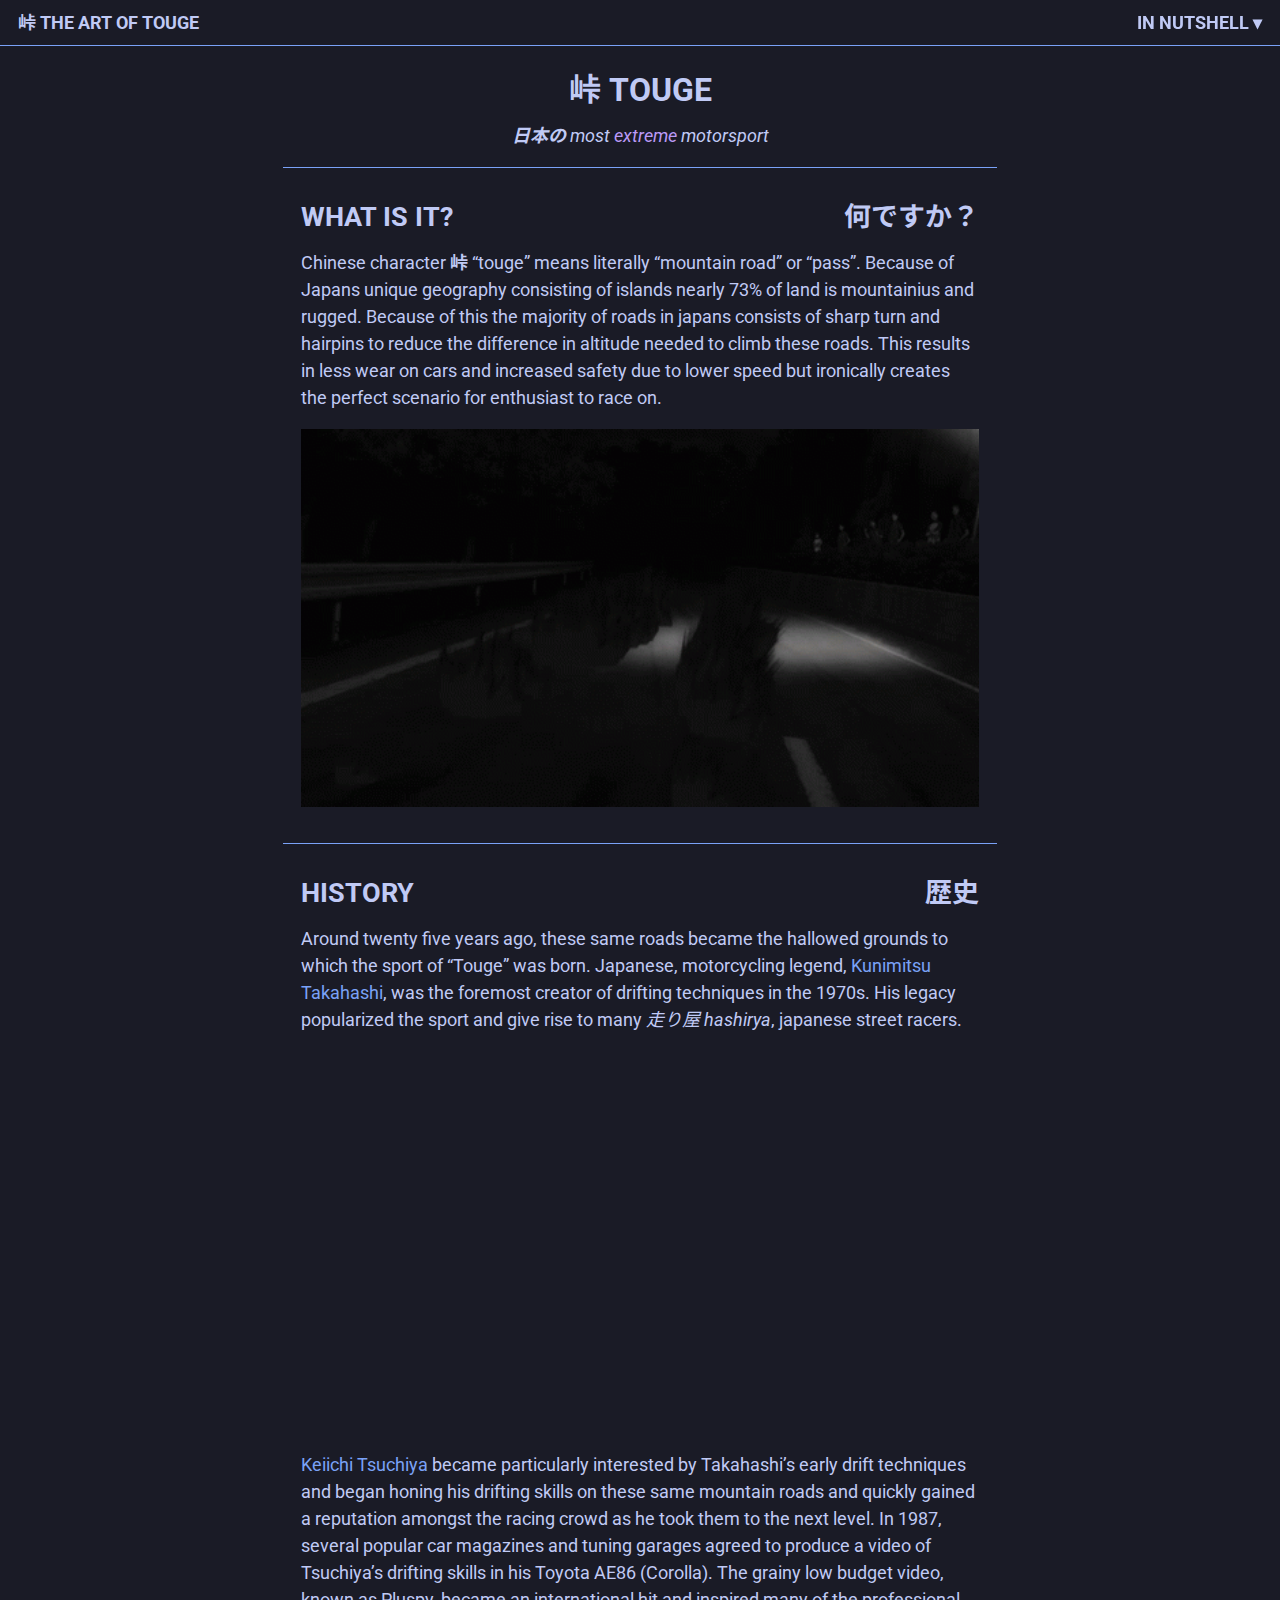
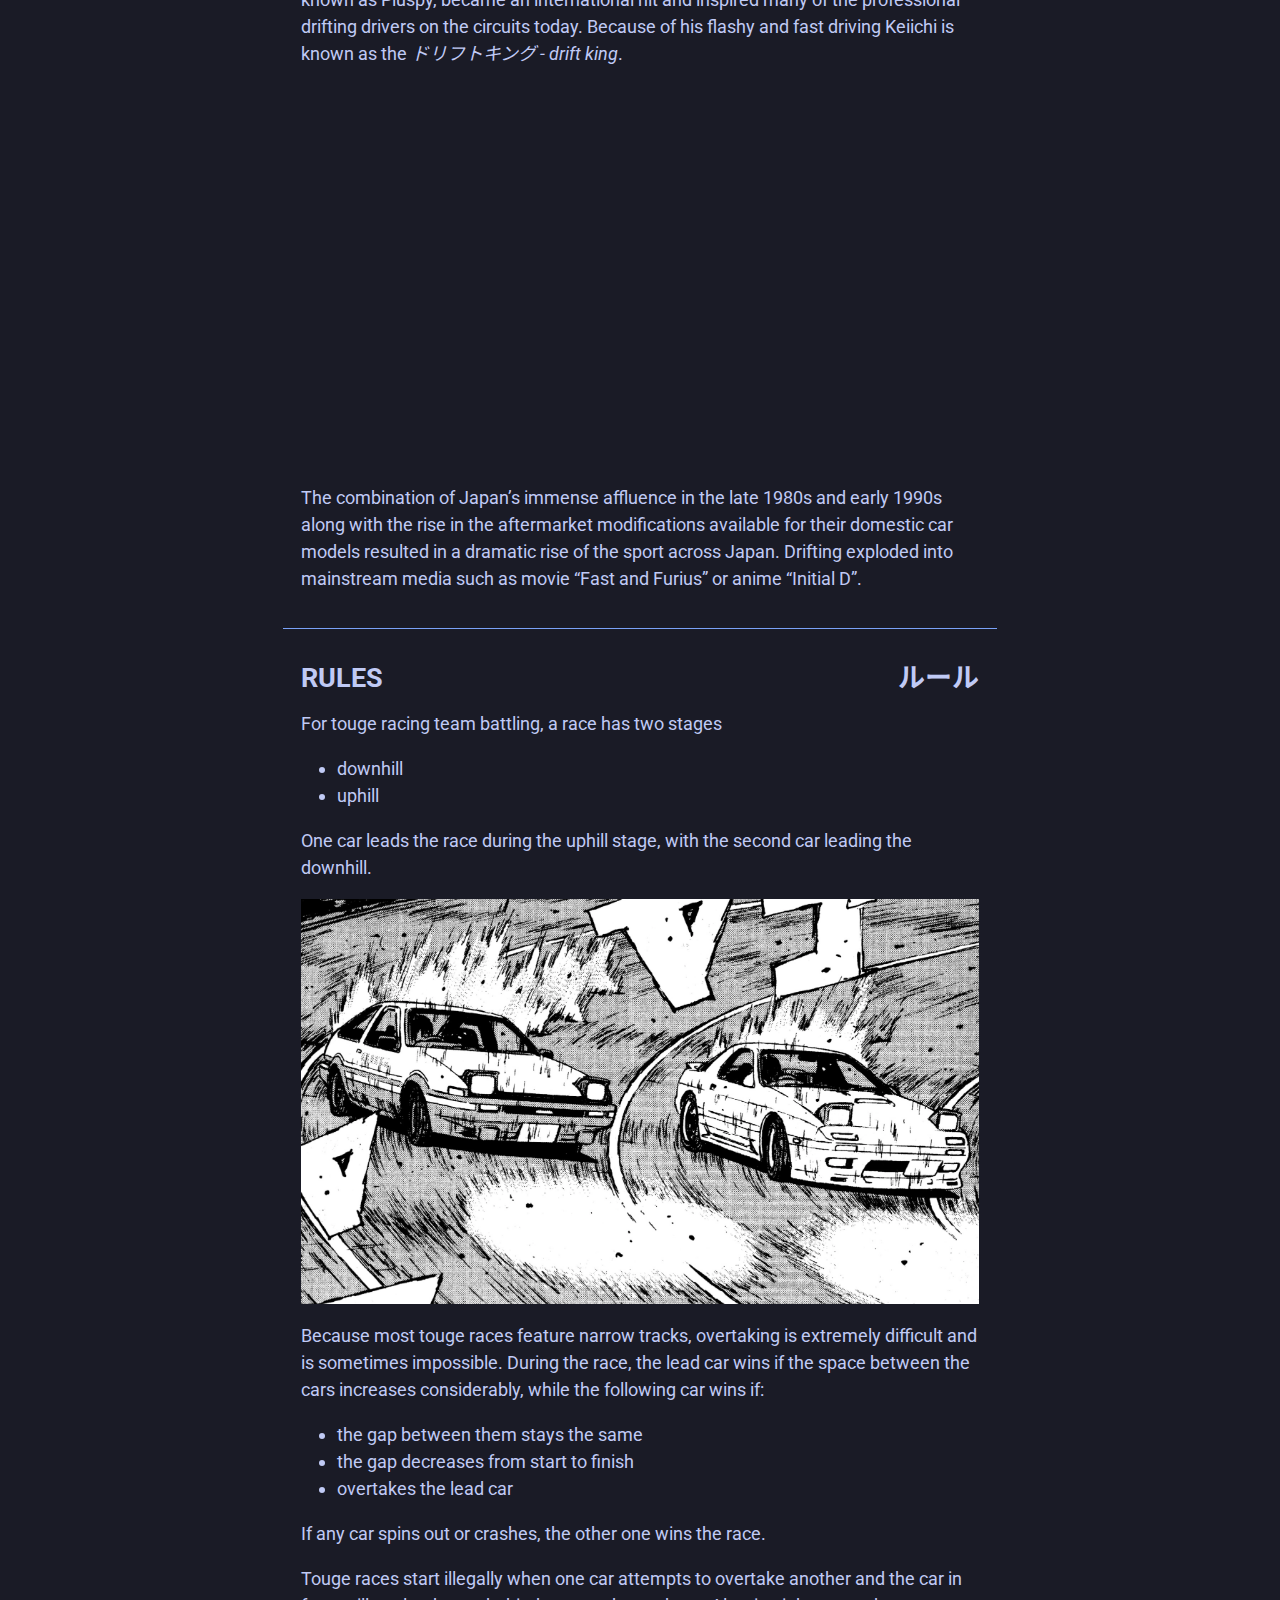
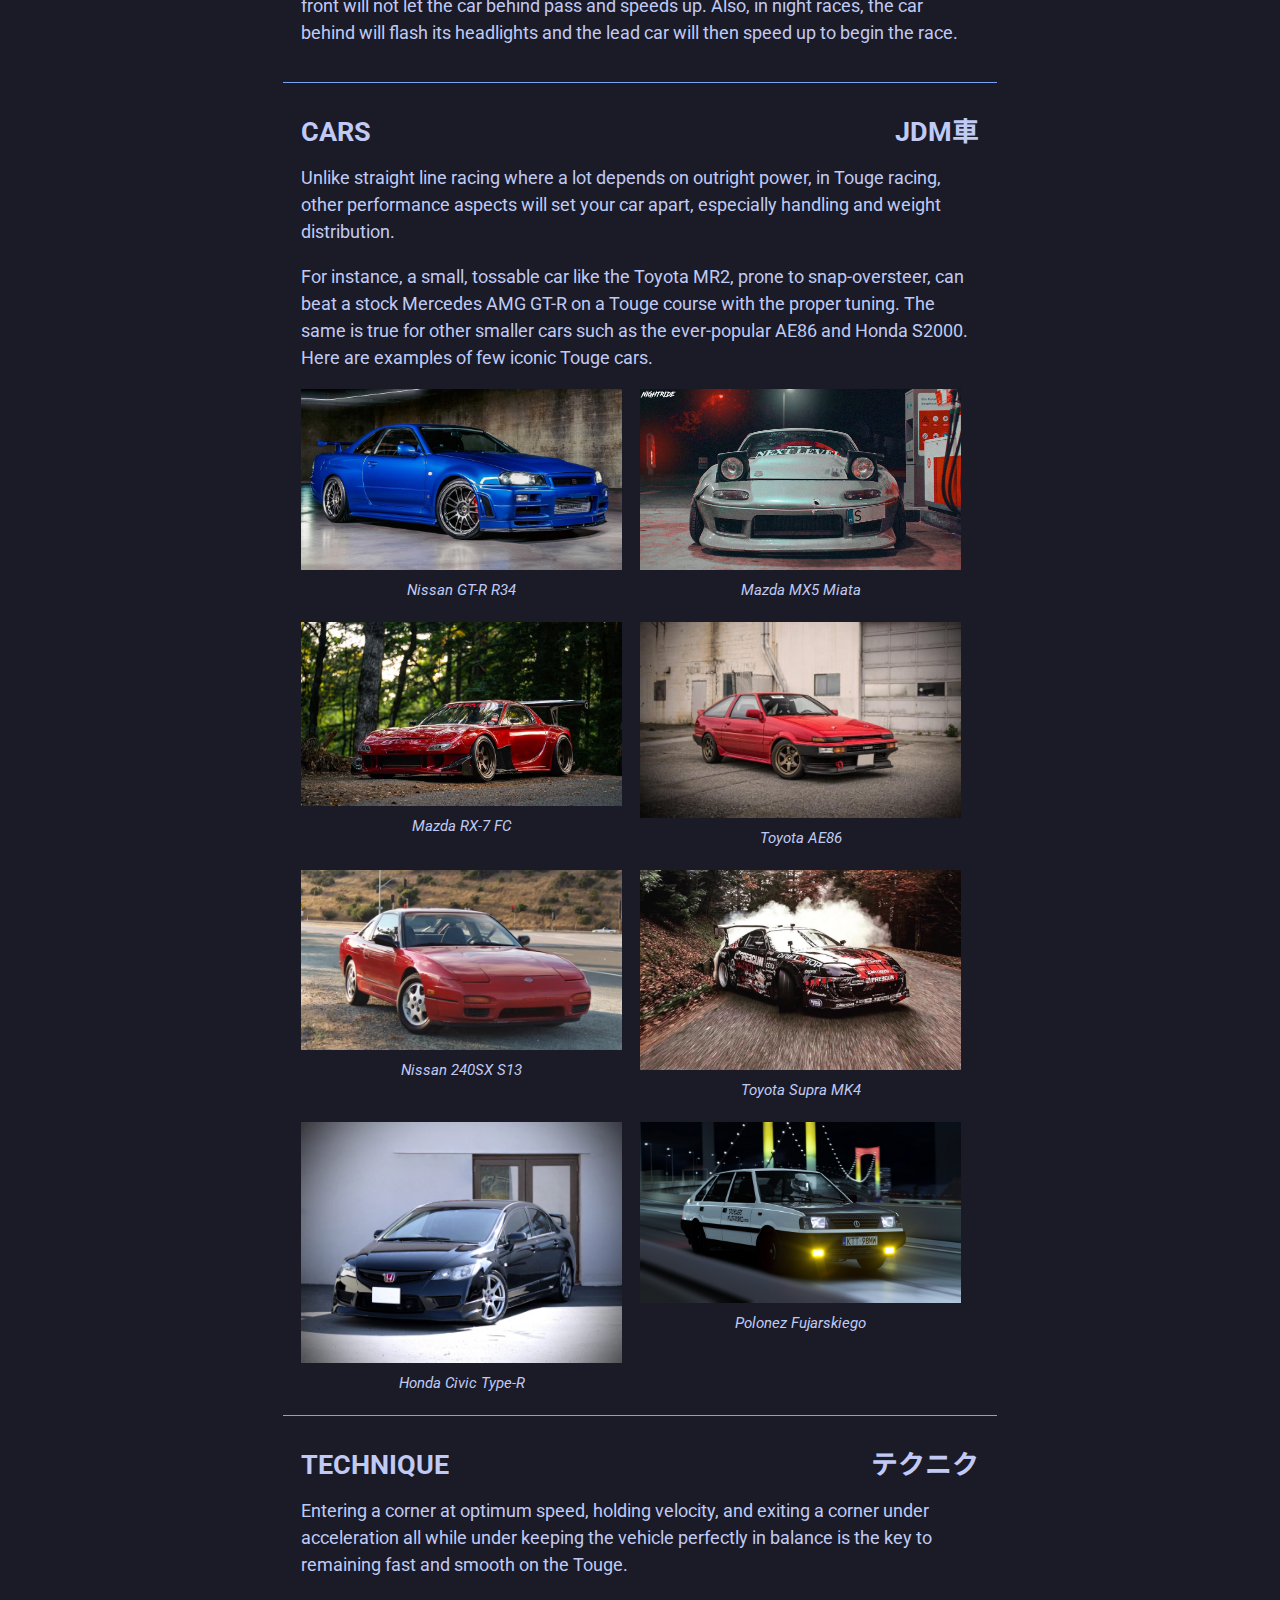
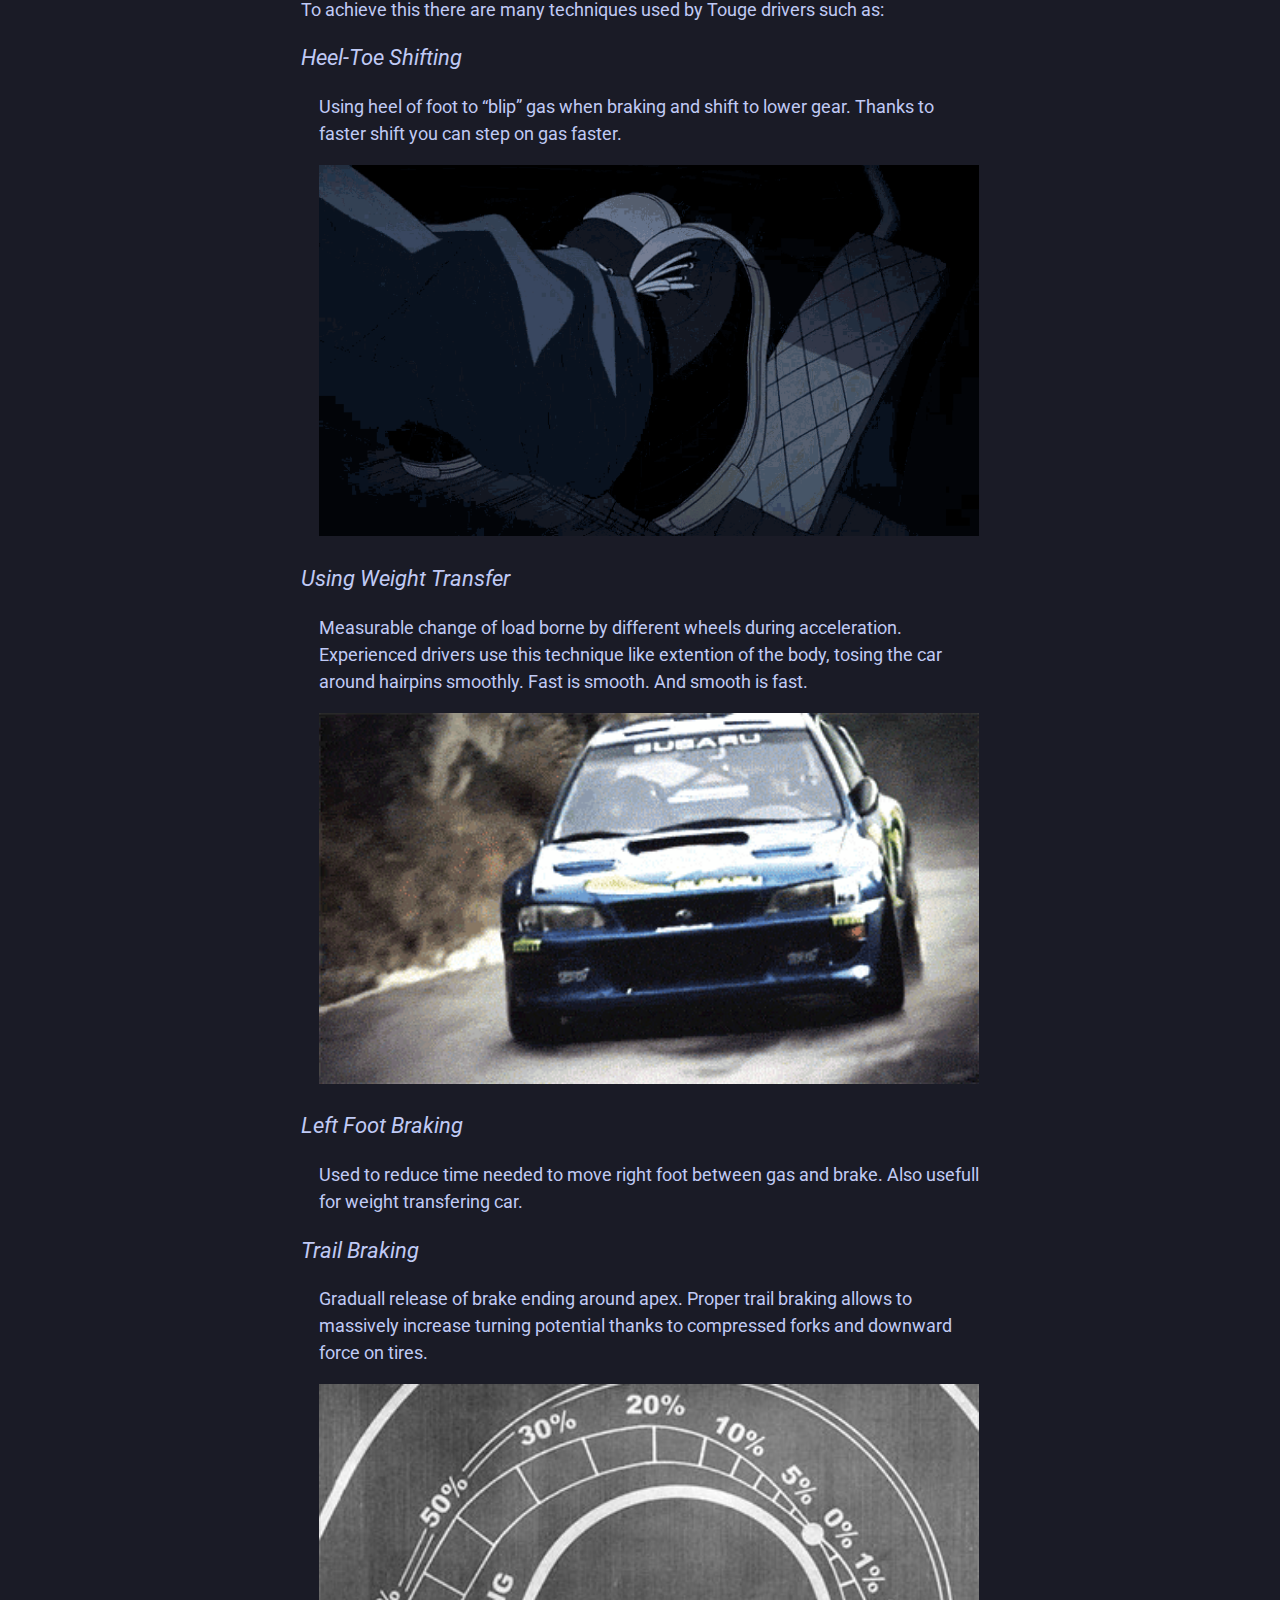
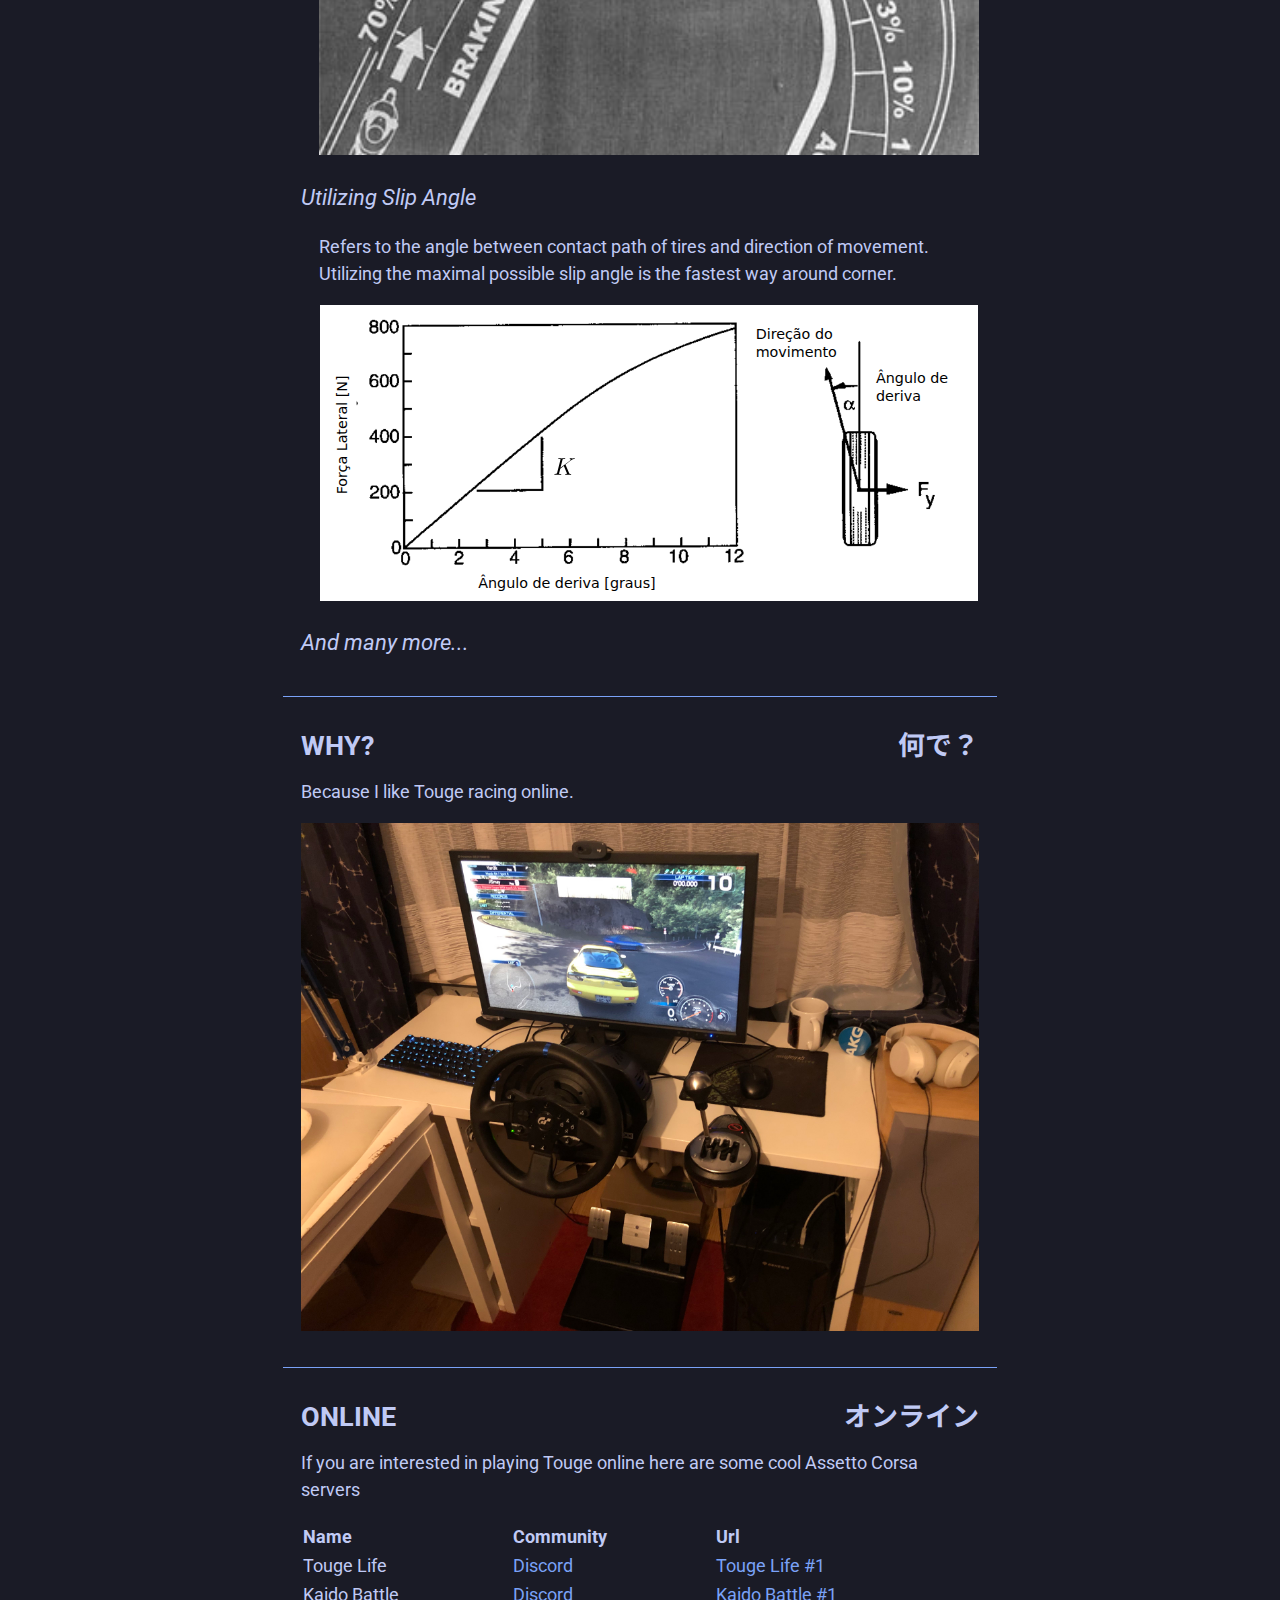
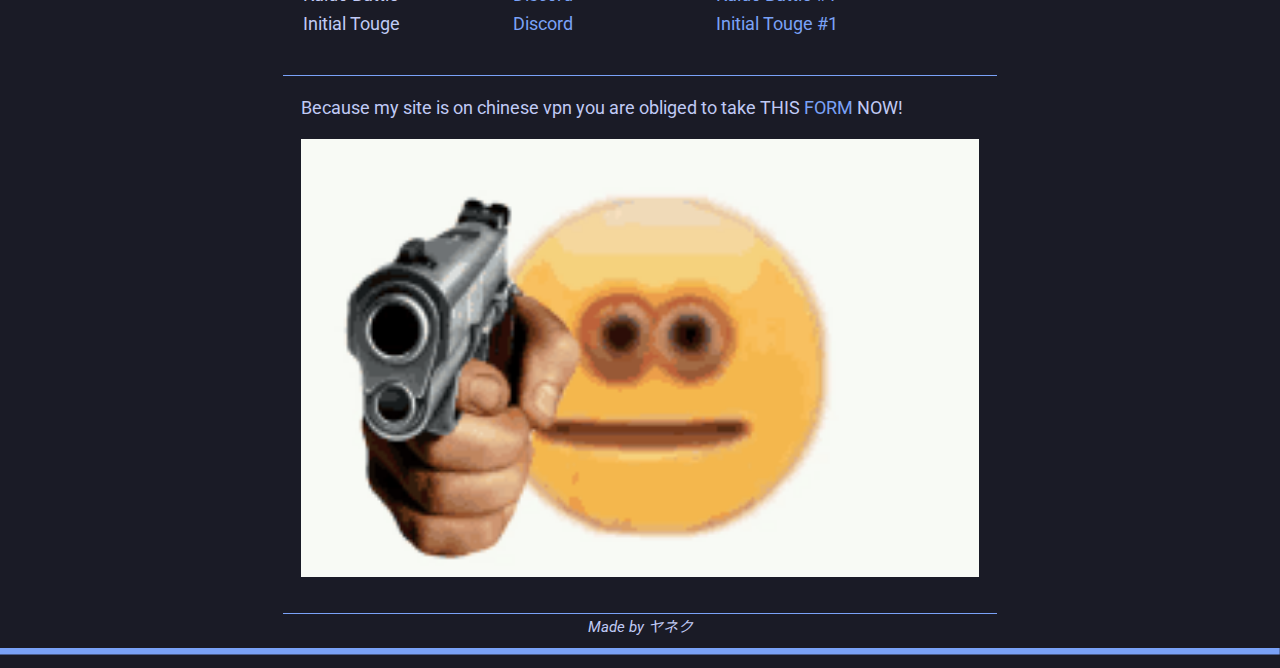
==== commit b2ad1477: "Fix dropdown." ====
--- a/index.html
+++ b/index.html
@@ -8,9 +8,12 @@
     <title>The Art Of Touge</title>
 </head>
 <body>
-    <nav class="topbar">
-        <div>峠 the art of touge</div>
-        <div class="dropdown">in nutshell &#9662;
+    <header>
+        <div class="topbar topbar-element">
+            峠 the art of touge
+        </div>
+        <nav>
+            <div class="dropdown topbar-element">in nutshell &#9662;</div>
             <ul class="content-table">
                 <li><a href="#touge">
                     <div>touge</div><div>何ですか？</div>
@@ -34,21 +37,20 @@
                     <div>online</div><div>オンライン</div>
                 </a></li>
             </ul>
-        </div>
-    </nav>
+        </nav>
+    </header>
+
     
     <main>
         <header class='title section' id="touge">
-            <hgroup>
-                <h1 class="heading">峠 touge</h1>
-                <p class="subheading"><span class="subheading__nihon">日本の</span> most <span class="subheading__extreme">extreme</span> motorsport</p>
-            </hgroup>
+            <h1 class="heading">峠 touge</h1>
+            <p class="subheading"><span class="subheading__nihon">日本の</span> most <span class="subheading__extreme">extreme</span> motorsport</p>
         </header>
         <section class="section">
-            <div class="section__heading">
+            <header>
                 <h2>What is it?</h2>
                 <h2>何ですか？</h2>
-            </div>
+            </header>
             <p>
                 Chinese character <b>峠</b> <q>touge</q> means literally
                 <q>mountain road</q> or <q>pass</q>.  Because of Japans unique
@@ -65,14 +67,14 @@
         
         
         <section class="section" id="history">
-            <div class="section__heading">
+            <header>
                 <h2>History</h2>
                 <h2>歴史</h2>
-            </div>
+            </header>
             <p>
                 Around twenty five years ago, these same roads became the hallowed
                 grounds to which the sport of <q>Touge</q> was born. Japanese,
-                motorcycling legend, <a class="link" href="https://en.wikipedia.org/wiki/Kunimitsu_Takahashi"
+                motorcycling legend, <a href="https://en.wikipedia.org/wiki/Kunimitsu_Takahashi"
                 target="_blank"> Kunimitsu Takahashi</a>, was the foremost creator of
                 drifting techniques in the 1970s. His legacy popularized the sport and
                 give rise to many <dfn>走り屋 hashirya</dfn>, japanese street
@@ -82,7 +84,7 @@
                 <iframe class="video" allowFullScreen src="https://www.youtube.com/embed/p52vfE1ejaA?start=294"></iframe>
             </figure>
             <p>
-                <a class="link" href="https://en.wikipedia.org/wiki/Keiichi_Tsuchiya" target="_blank">Keiichi Tsuchiya</a>
+                <a href="https://en.wikipedia.org/wiki/Keiichi_Tsuchiya" target="_blank">Keiichi Tsuchiya</a>
                 became particularly interested by Takahashi’s early drift techniques
                 and began honing his drifting skills on these same mountain roads and
                 quickly gained a reputation amongst the racing crowd as he took them
@@ -107,10 +109,10 @@
         
         
         <section class="section" id="rules">
-            <div class="section__heading">
+            <header>
                 <h2>Rules</h2>
                 <h2>ルール</h2>
-            </div>
+            </header>
             <p>
                 For touge racing team battling, a race has two stages
             </p>
@@ -147,10 +149,10 @@
         
         
         <section class="section" id="cars">
-            <div class="section__heading">
+            <header>
                 <h2>Cars</h2>
                 <h2>JDM車</h2>
-            </div>
+            </header>
             <p>
                 Unlike straight line racing where a lot depends on outright power, in
                 Touge racing, other performance aspects will set your car apart,
@@ -202,10 +204,10 @@
         
         
         <section class="section" id="technique">
-            <div class="section__heading">
+            <header>
                 <h2>Technique</h2>
                 <h2>テクニク</h2>
-            </div>
+            </header>
             <p>
                 Entering a corner at optimum speed, holding velocity, and exiting a
                 corner under acceleration all while under keeping the vehicle
@@ -255,20 +257,20 @@
         
         
         <section class="section" id="why">
-            <div class="section__heading">
+            <header>
                 <h2>Why?</h2>
                 <h2>何で？</h2>
-            </div>
+            </header>
             <p>Because I like Touge racing online.</p>
             <figure class="figure"><img class="figure__image" src="assets/setup.jpg" alt="setup"></figure>
         </section>
         
         
         <section class="section" id="online">
-            <div class="section__heading">
+            <header>
                 <h2>Online</h2>
                 <h2>オンライン</h2>
-            </div>
+            </header>
             <p>If you are interested in playing Touge online here are some cool Assetto Corsa servers</p>
             <table class="online-table">
                 <tr>
@@ -295,21 +297,19 @@
         </section>
         
         
-        <section class="section" id="Form">
-            <p>Because my site is on chinese vpn you are obliged to take THIS <a class="link" href="form.html">FORM</a> NOW!</p>
+        <section class="section" id="form">
+            <p>Because my site is on chinese vpn you are obliged to take THIS <a href="form.html">FORM</a> NOW!</p>
             <figure class="figure"><img class="figure__image" src="assets/cursed-emoji.gif" alt="gun"></figure>
         </section>
-        
-        
-        <footer>
-            <address>Made by ヤネク</address>
-        </footer>
-        
-        
-        <!-- svg line for additional points!!! -->
-        <svg viewBox="0 0 100 1">
-            <line x1="0" y1="0" x2="100" y2="0" stroke="#7aa2f7" />
-        </svg>
     </main>
+    
+    <footer>
+        <address>Made by ヤネク</address>
+    </footer>
+    
+    <!-- svg line for additional points!!! -->
+    <svg viewBox="0 0 100 1">
+        <line x1="0" y1="0" x2="100" y2="0" stroke="#7aa2f7" />
+    </svg>
 </body>
 </html>--- a/styles.css
+++ b/styles.css
@@ -31,7 +31,9 @@
     margin-top:  2.5em; /* top-bar */
 }
 
-
+/*
+ * ELEMENTS
+ */
 a {
     color: inherit;
     text-decoration: inherit;
@@ -55,6 +57,18 @@
     margin-left: 1em;
 }
 
+
+a {
+    text-decoration: none;
+    text-underline-offset: 0.4rem;
+    color: var(--color-blue);
+}
+
+a:hover {
+    text-decoration: underline;
+}
+
+
 main {
     width: 750px;
     margin: 0 auto;
@@ -67,10 +81,12 @@
 }
 
 
+/*
+ * CLASES
+ */
 .title {
     text-align: center;
 }
-
 
 .heading {
     padding-top: 1em;
@@ -96,7 +112,6 @@
 .subheading__nihon {
     font-weight: bold;
 }
-
 
 .section {
     scroll-margin: 3em;
@@ -116,53 +131,58 @@
 }
 
 
-.topbar {
+/* START NAVIGATION */
+.topbar-element {
+    text-transform: uppercase;
     font-weight: bold;
+    border-bottom: 1px solid var(--color-blue);
+    padding: 0.5em 1em;
+}
+
+.dropdown {
     position: fixed;
     top: 0;
-    text-transform: uppercase;
+    right: 0;
+    z-index: 1000;
+    text-align: right;
+    cursor: pointer;
+}
+
+.topbar {
+    position: fixed;
+    top: 0;
     width: 100%;
     display: flex;
     justify-content: space-between;
     align-items: center;
     border-bottom: 1px solid var(--color-blue);
     background-color: var(--color-bg);
-    background-color: red;
-    z-index: 1000;
-}
-
-.topbar > div {
-    padding: 0.5em 1em;
+    z-index: 999;
 }
 
 .content-table {
-    /* animation: slide 0.6s ease-out; */
-    /* display: none; */
+    transition: transform .5s cubic-bezier(.4,0,.2,1);
     position: fixed;
-    top: -2.5em;
+    top: 2.5em;
     right: 0;
     border-color: var(--color-blue);
     border-style: solid;
-    border-width: 0 0 1px 1px;
+    border-width: 0px 0 1px 1px;
     padding: 0.5em;
     background-color: var(--color-bg);
     list-style: none;
-    z-index: -1;
-}
-
-@keyframes slide {
-    from { transform: translateY(-100%); }
-    to { transform: translateY(0);}
-}
-
-.dropdown {
-    background-color: red;
-    cursor: pointer;
-}
-
-
-.dropdown:hover .content-table {
-    display: block;
+    transform: translateY(-100%);
+    z-index: 998;
+}
+
+.dropdown:hover  + .content-table,
+.dropdown:active + .content-table {
+    transform: translateY(0);
+}
+
+.content-table:hover,
+.content-table:active {
+    transform: translateY(0);
 }
 
 .content-table a {
@@ -181,13 +201,14 @@
     opacity: 60%;
     text-decoration: none;
     color: var(--color-text);
-    border-bottom: 1px solid var(--color-bg);
+    border-bottom: 1px solid transparent;
 }
 
 .content-table a:hover {
     opacity: 100%;
     border-bottom: 1px solid var(--color-text);
 }
+/* END NAVIGATION */
 
 .technique__dl img {
     margin-top: 1em;
@@ -212,21 +233,11 @@
     background-color: var(--color-bg);
 }
 
-.section__heading {
+.section > header {
     text-transform: uppercase;
     padding-top: 1em;
     display: flex;
     justify-content: space-between;
-}
-
-.link {
-    text-decoration: none;
-    text-underline-offset: 4px;
-    color: var(--color-blue);
-}
-
-.link:hover {
-    text-decoration: underline;
 }
 
 .gallery {
@@ -264,18 +275,22 @@
 
 .online-table {
     width: 100%;
-    text-align: center;
-    margin: 1em 0;
-}
-
-@media (max-width: 750px) {
+    text-align: left;
+    margin: 1em 0;
+}
+
+/*
+ * MEDIA
+ */
+@media only screen and (max-width: 750px) {
     body { font-size: 1.6rem; }
     main { width: 100%; }
     .title {text-align: left; }
     .section { padding: 0 0 1em 0; }
     .gallery figure { width: 100%; }
-}
-
-@media (max-width: 1200px) {
-    .content-table { display: none; }
+    .dropdown { width: 100%; }
+    .content-table {
+        width: 100%;
+        border-width: 0px 0px 1px 0px;
+    }
 }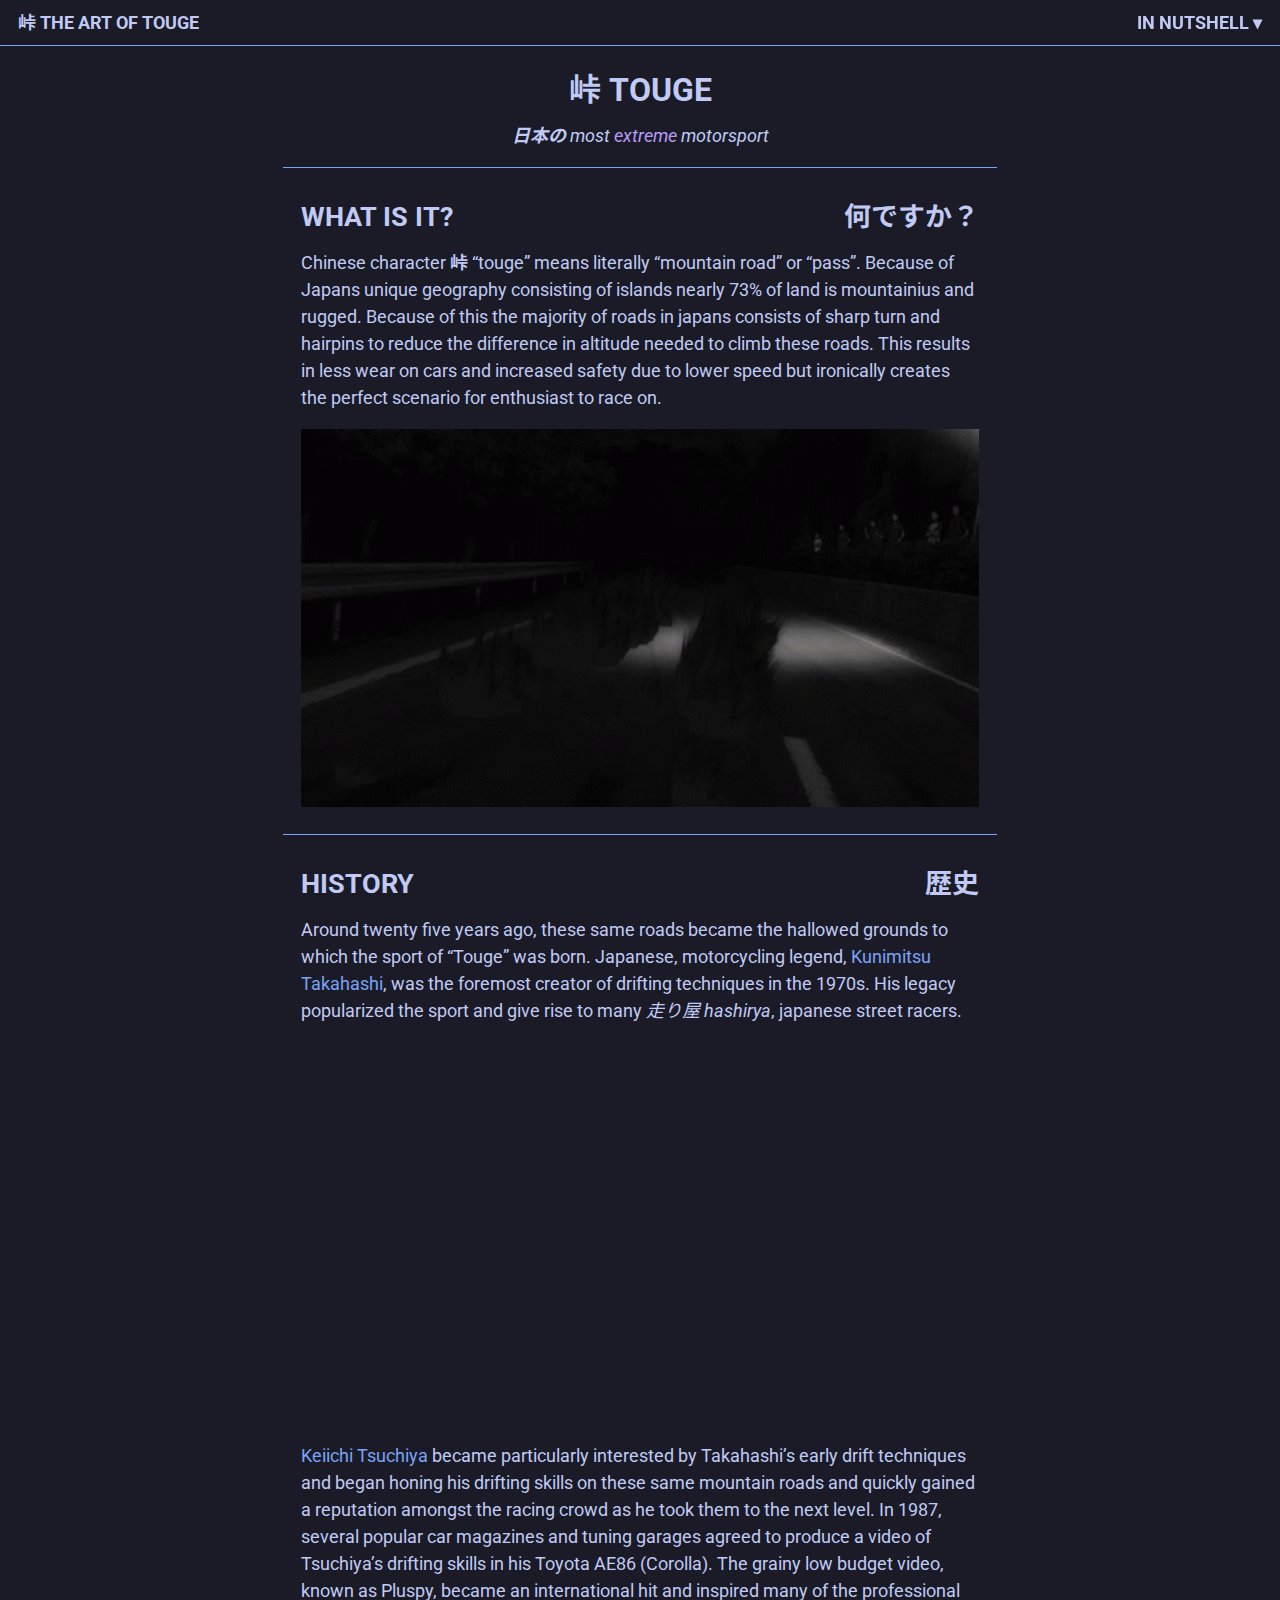
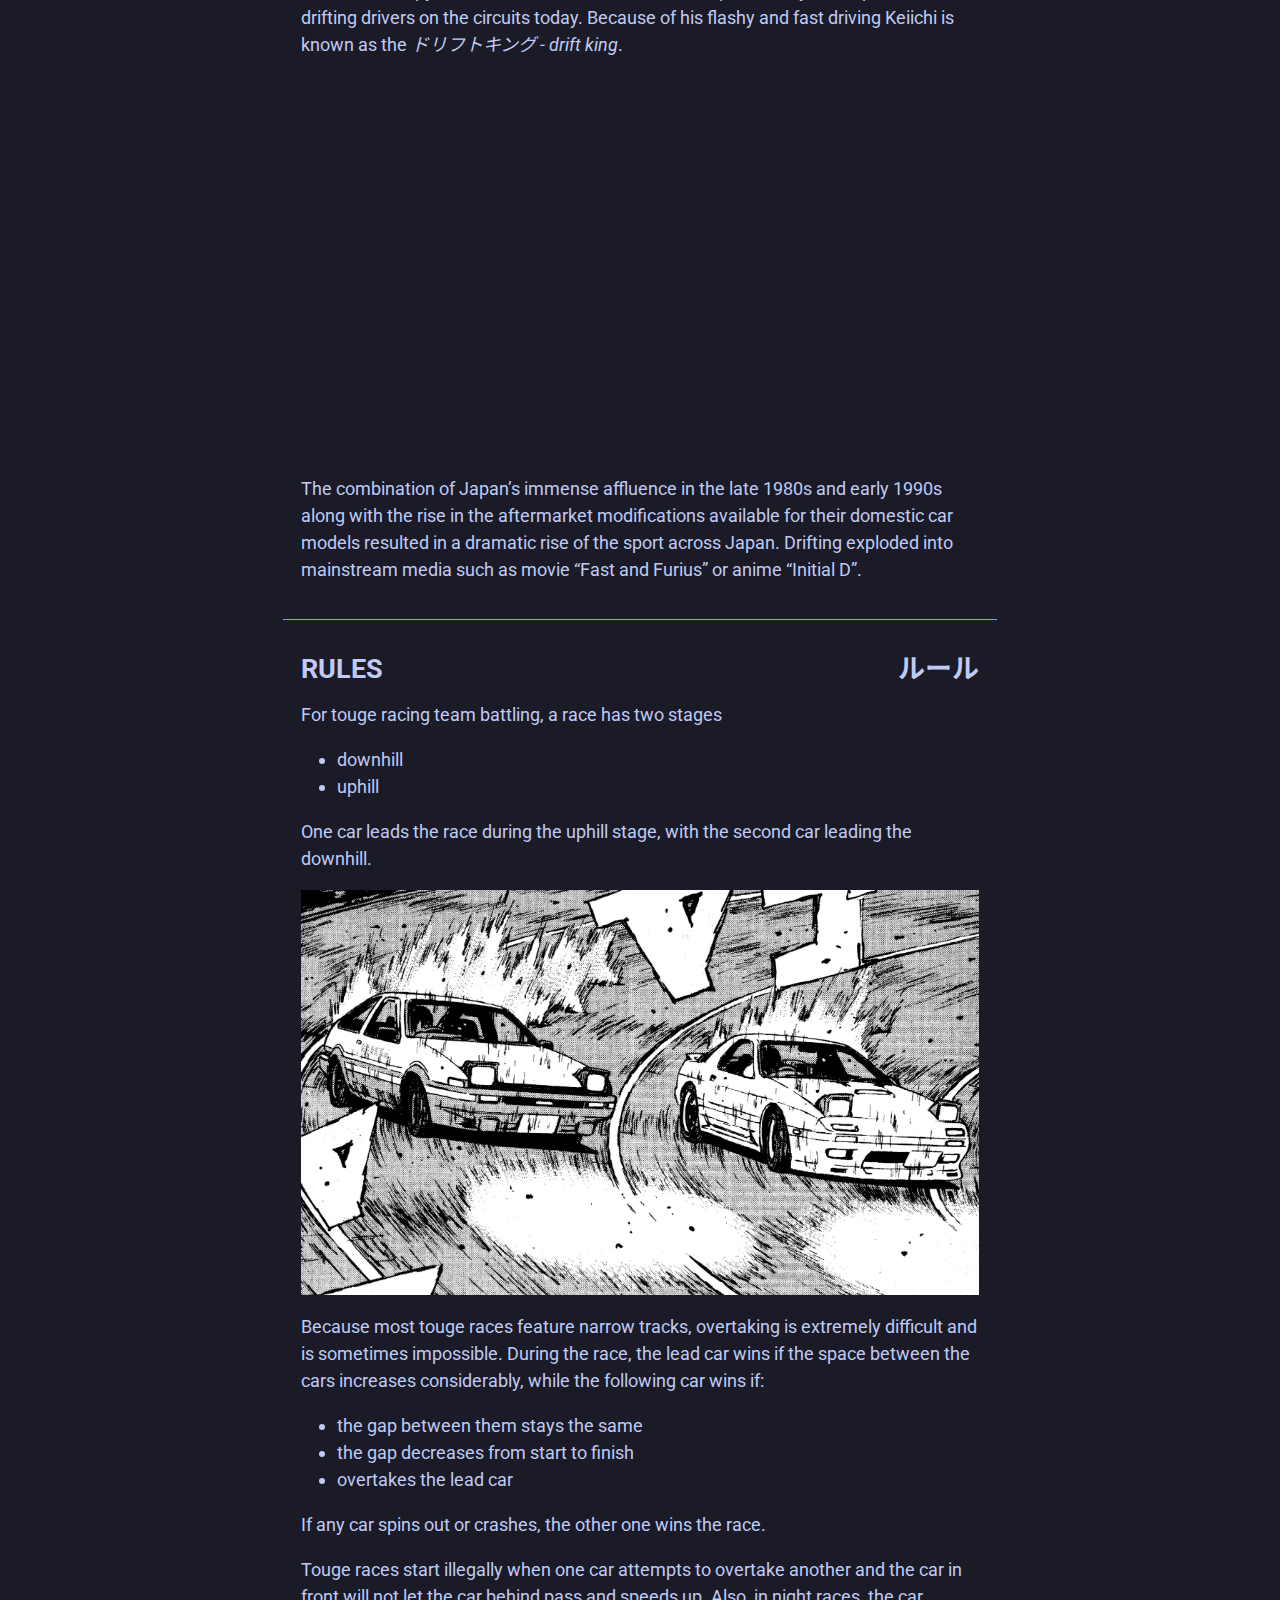
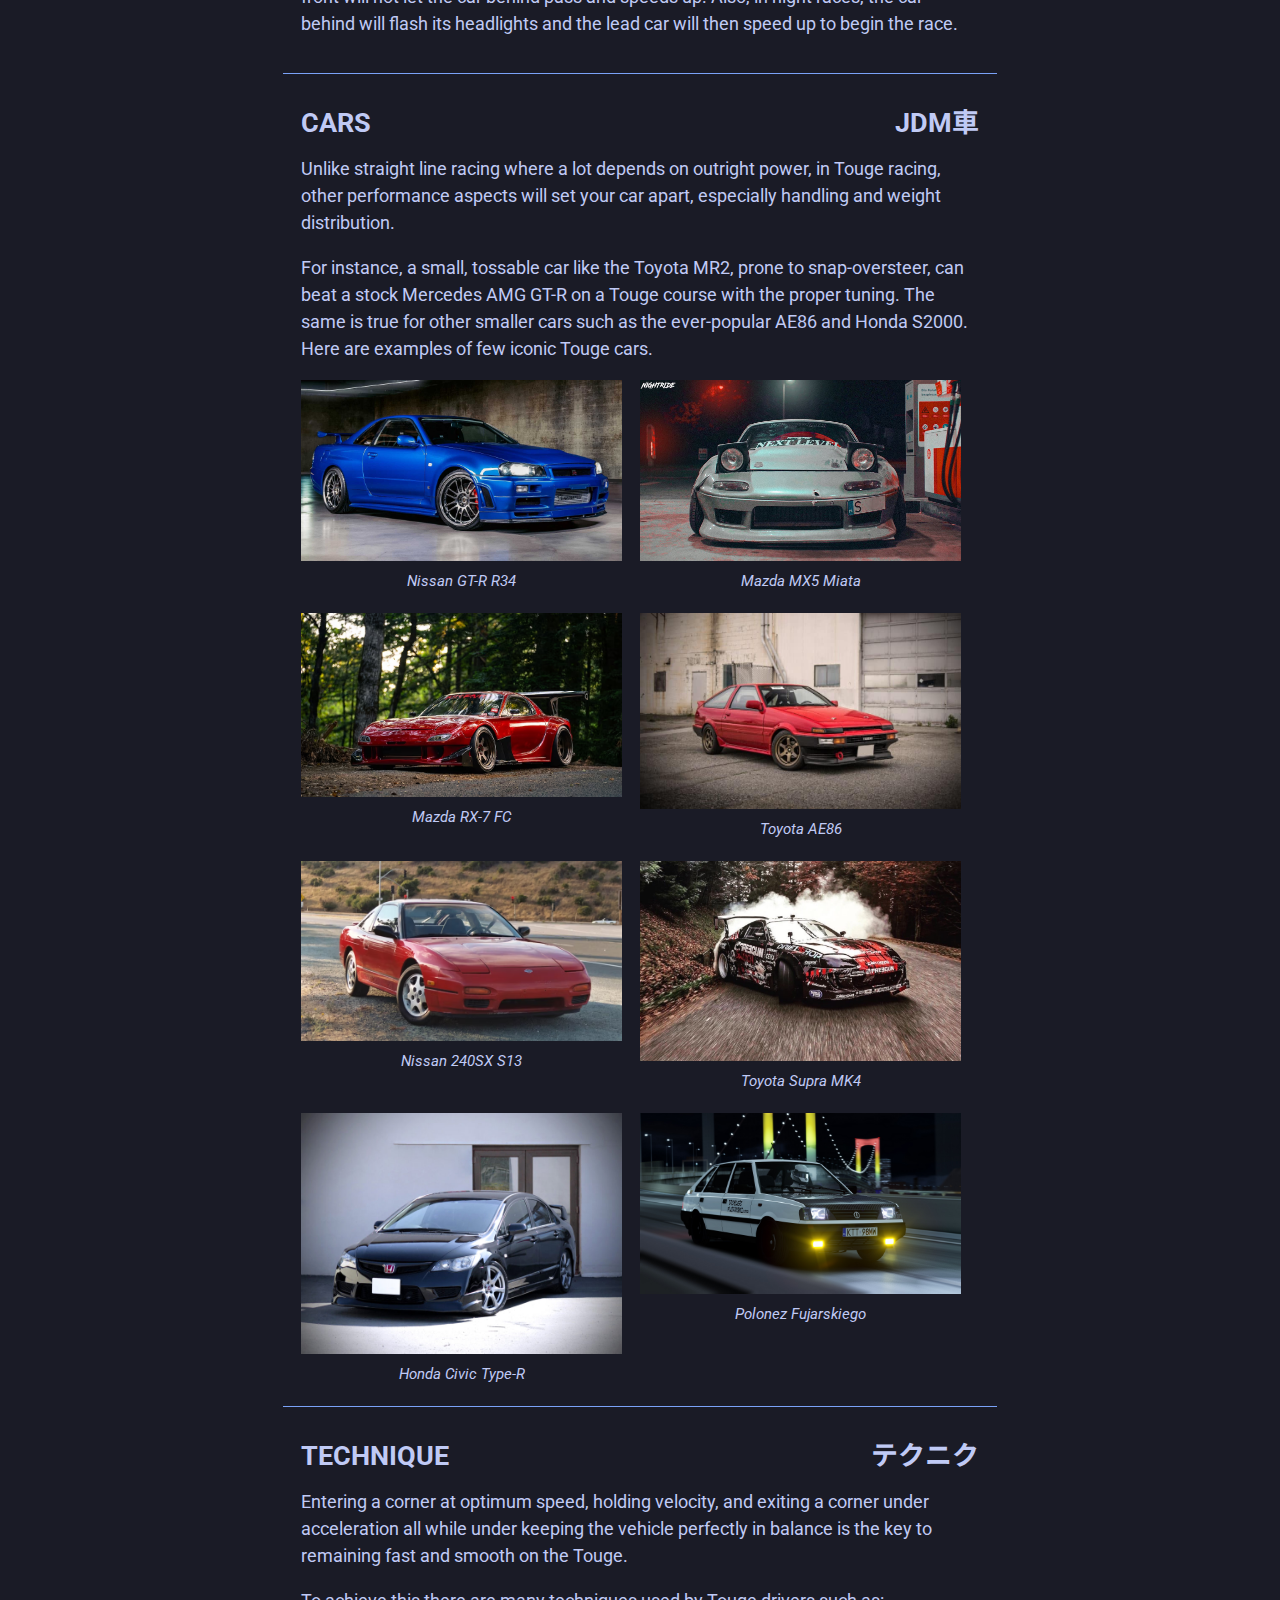
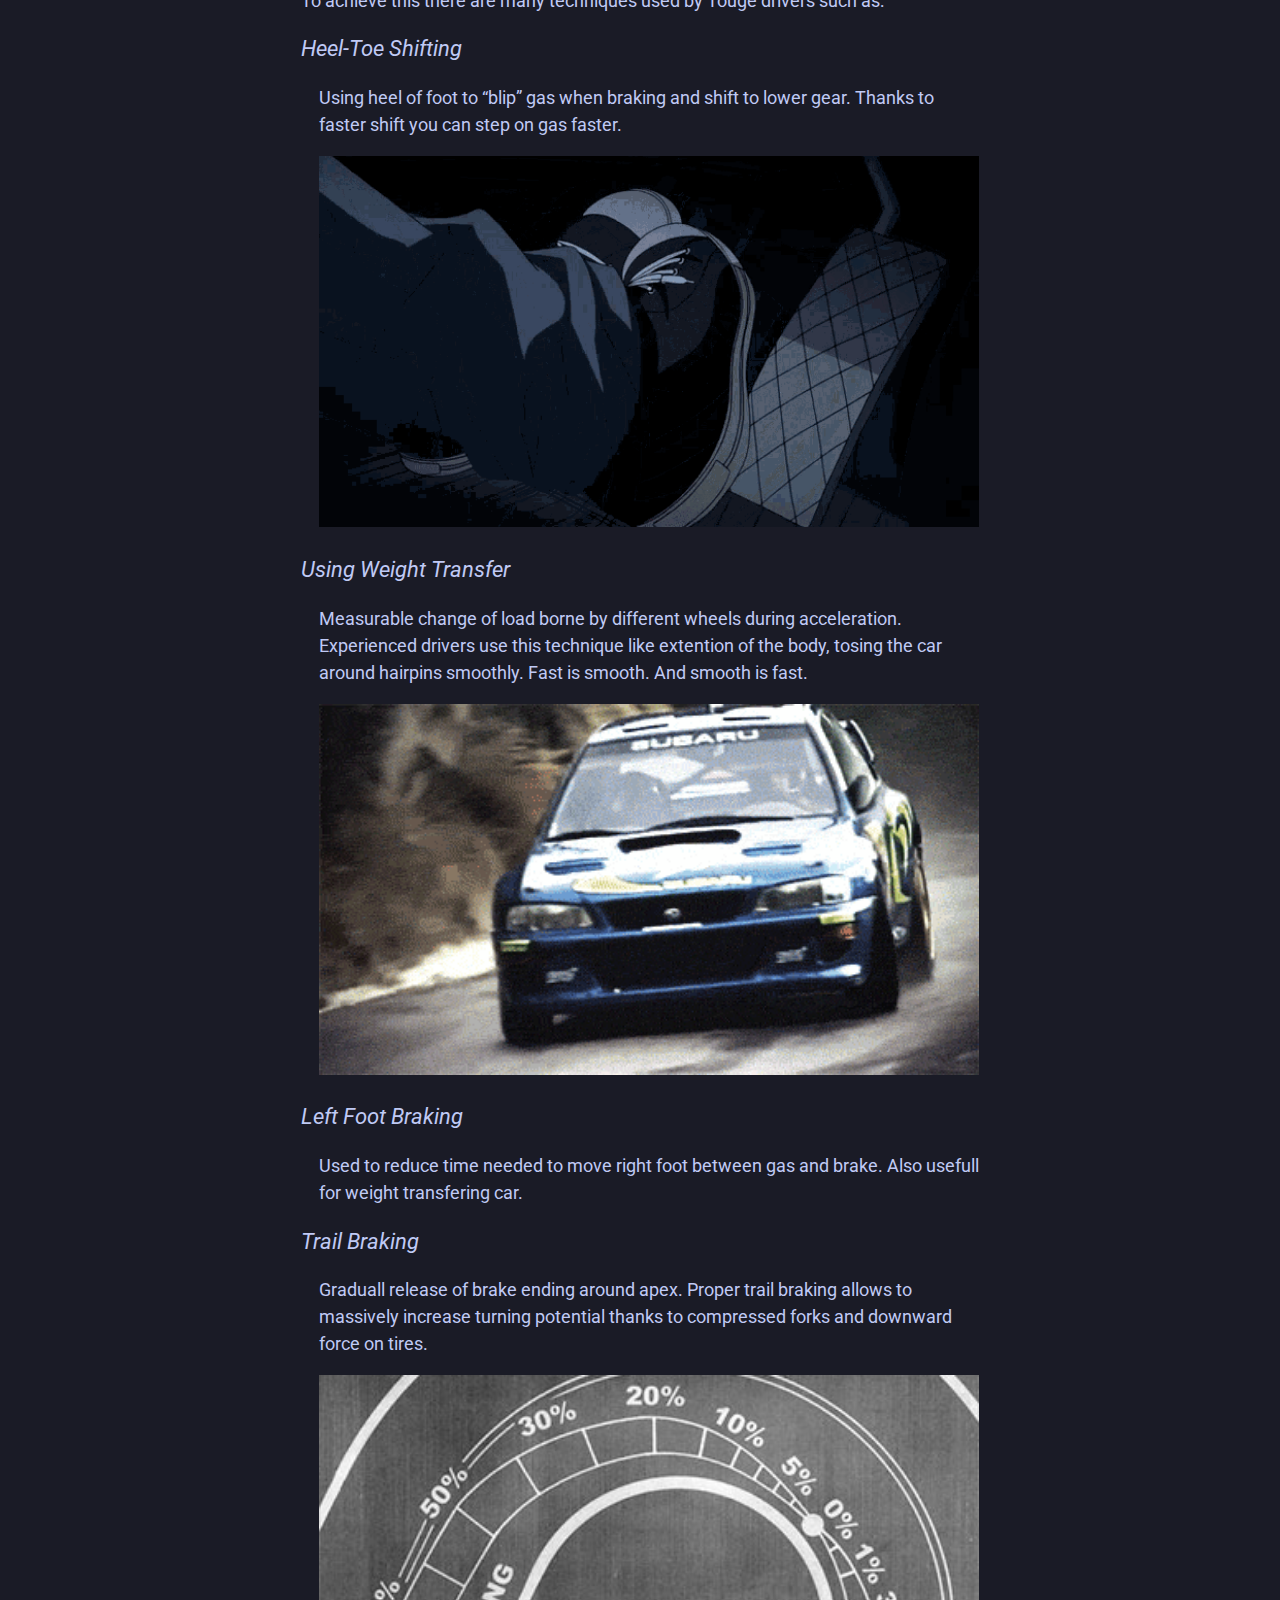
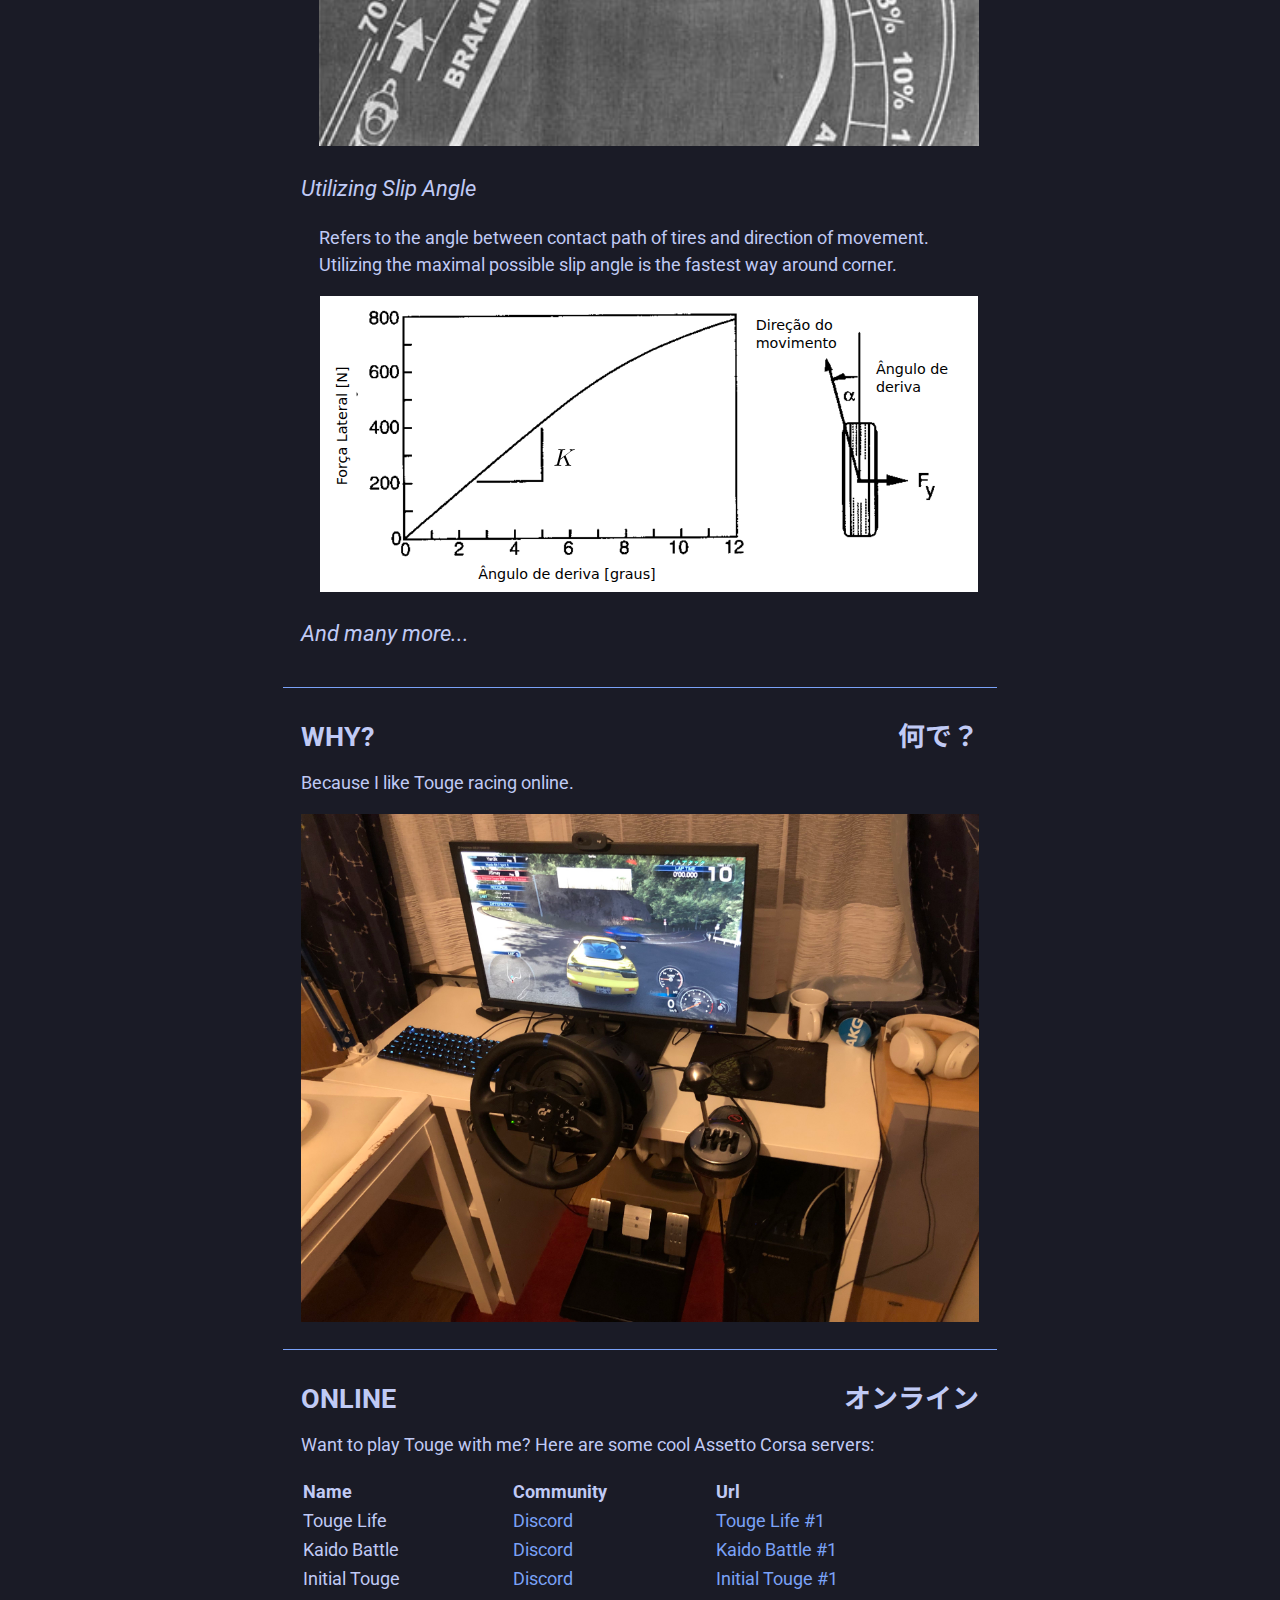
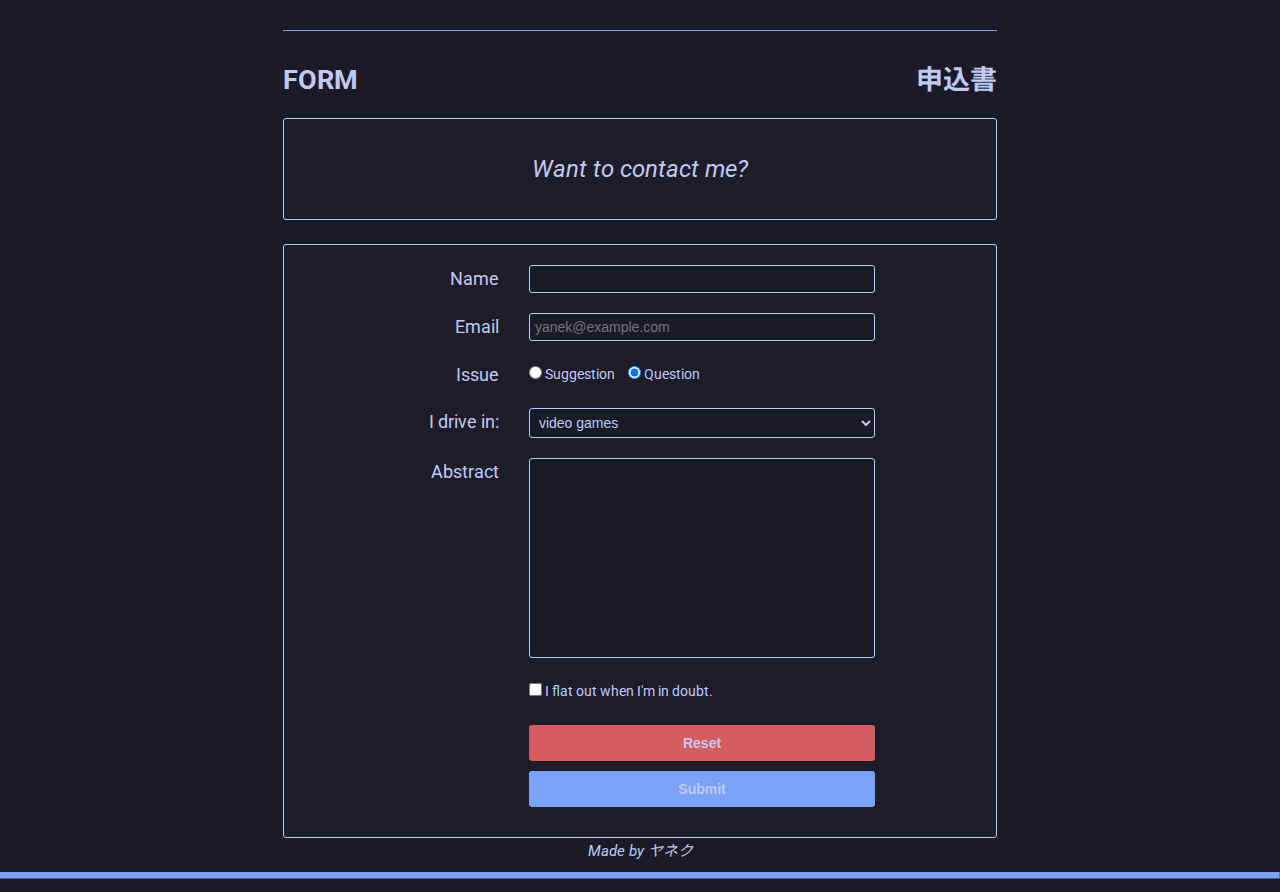
==== commit 5606c55b: "Add form." ====
--- a/index.html
+++ b/index.html
@@ -36,10 +36,13 @@
                 <li><a href="#online">
                     <div>online</div><div>オンライン</div>
                 </a></li>
+                <li><a href="#form">
+                    <div>form</div><div>申込書</div>
+                </a></li>
             </ul>
         </nav>
     </header>
-
+    
     
     <main>
         <header class='title section' id="touge">
@@ -271,7 +274,7 @@
                 <h2>Online</h2>
                 <h2>オンライン</h2>
             </header>
-            <p>If you are interested in playing Touge online here are some cool Assetto Corsa servers</p>
+            <p>Want to play Touge with me? Here are some cool Assetto Corsa servers:</p>
             <table class="online-table">
                 <tr>
                     <th>Name</th>
@@ -298,10 +301,60 @@
         
         
         <section class="section" id="form">
-            <p>Because my site is on chinese vpn you are obliged to take THIS <a href="form.html">FORM</a> NOW!</p>
-            <figure class="figure"><img class="figure__image" src="assets/cursed-emoji.gif" alt="gun"></figure>
+            <header>
+                <h2>Form</h2>
+                <h2>申込書</h2>
+            </header>
+            <div class="form__header">Want to contact me?</div>
+            <form action="./" method="get" class="form">
+                <div class="form-row">
+                    <label class="label" for="name">Name</label>
+                    <input class="input" id="name" name="name" type="text">
+                </div>
+                <div class="form-row">
+                    <label class="label" for="email">Email</label>
+                    <input class="input" id="email" name="email" type="email" placeholder="yanek@example.com">
+                </div>
+                <fieldset class="form-row">
+                    <div class="label">Issue</div>
+                    <div class="input">
+                        <input id="issue-type-1" name="issue-type" type="radio" value="suggestion">
+                        <label for="issue-type-1" class="radio-label">Suggestion</label>
+                        <input id="issue-type-2"  name="issue-type" type="radio" value="question"  checked>
+                        <label for="issue-type-2" class="radio-label">Question</label>
+                    </div>
+                </fieldset>
+                <div class="form-row">
+                    <label class="label" for="driving">I drive in:</label>
+                    <select class="input" id="driving" name="language">
+                        <option value="games">video games</option>
+                        <option value="irl">real life</option>
+                        <option value="games/irl">video games and real life</option>
+                        <option value="none">I don't drive </option>
+                    </select>
+                </div>
+                <div class="form-row">
+                    <label class="label" for="abstract">Abstract</label>
+                    <textarea class="input" id="abstract" name="abstract"></textarea>
+                </div>
+                <div class="form-row">
+                    <div class="label"></div>
+                    <label class="input" for="flat-out">
+                        <input id="flat-out" name="flat-out" type="checkbox" value="is-mccarthy">
+                        <span>I flat out when I'm in doubt.</span>
+                    </label>
+                </div>
+                <div class='form-row'>
+                    <div class="label"></div>
+                    <div class="input">
+                        <input class="input input--button button--reset" type="reset" value="Reset">
+                        <button class="input input--button">Submit</button>
+                    </div>
+                </div>
+            </form>
         </section>
     </main>
+    
     
     <footer>
         <address>Made by ヤネク</address>
--- a/styles.css
+++ b/styles.css
@@ -10,7 +10,7 @@
 :root {
     font-size: 62.5%;
     scroll-behavior: smooth;
-
+    
     --color-bg:     #1a1b26;
     --color-text:   #c0caf5;
     --color-blue:   #7aa2f7;
@@ -18,22 +18,22 @@
 }
 
 ::selection {
-   color: var(--color-bg);
-   background-color: var(--color-text); 
+    color: var(--color-bg);
+    background-color: var(--color-text); 
 }
 
 body {
     background:  var(--color-bg);
     color:       var(--color-text);
-    font-size:   1.8rem;
+    font-size:   1.6rem;
     line-height: 1.5em;
     font-family: "Roboto", "Noto Sans JP", sans-serif;
     margin-top:  2.5em; /* top-bar */
 }
 
 /*
- * ELEMENTS
- */
+* ELEMENTS
+*/
 a {
     color: inherit;
     text-decoration: inherit;
@@ -70,7 +70,7 @@
 
 
 main {
-    width: 750px;
+    width: 100%;
     margin: 0 auto;
 }
 
@@ -80,12 +80,20 @@
     font-size: smaller;
 }
 
+input {
+    color: var(--color-text);
+}
+
+fieldset {
+    border: none;
+}
+
 
 /*
- * CLASES
- */
+* CLASES
+*/
 .title {
-    text-align: center;
+    text-align: left;
 }
 
 .heading {
@@ -93,7 +101,7 @@
     font-weight: bold;
     font-size: xx-large;
     text-transform: uppercase;
-
+    
 }
 
 .subheading {
@@ -116,8 +124,13 @@
 .section {
     scroll-margin: 3em;
     border-bottom: 1px solid var(--color-blue);
-    padding: 0 1em 1em 1em;
+    padding: 0 0 1em 0;
     margin: 1em 1em 0 1em;
+}
+
+.section:last-child {
+    border: none;
+    padding: 0;
 }
 
 .figure {
@@ -144,6 +157,7 @@
     top: 0;
     right: 0;
     z-index: 1000;
+    width: 100%;
     text-align: right;
     cursor: pointer;
 }
@@ -167,12 +181,13 @@
     right: 0;
     border-color: var(--color-blue);
     border-style: solid;
-    border-width: 0px 0 1px 1px;
+    border-width: 0px 0 1px 0px;
     padding: 0.5em;
     background-color: var(--color-bg);
     list-style: none;
     transform: translateY(-100%);
     z-index: 998;
+    width: 100%;
 }
 
 .dropdown:hover  + .content-table,
@@ -256,7 +271,7 @@
 }
 
 .gallery figure {
-    width: calc(50% - 1em);
+    width: 100%;
 }
 
 .gallery a:hover {
@@ -269,28 +284,126 @@
     text-align: center;
 }
 
-.figure {
-    margin: 1em 0;
-}
-
 .online-table {
     width: 100%;
     text-align: left;
     margin: 1em 0;
 }
 
+/* FORM */
+.form__header {
+    animation: rainbow 3s infinite; 
+    text-align: center;
+    font-size: x-large;
+    line-height: 4rem;
+    font-style: italic;
+    background-color: rgb(255, 255, 255, 0.01);
+    border: 1px solid var(--color-text);
+    border-radius: 3px;
+    margin: 1em auto;
+    width: 100%;
+    padding: 3rem;
+}
+
+.form {
+    background-color: rgb(255, 255, 255, 0.01);
+    border: 1px solid var(--color-text);
+    border-radius: 3px;
+    
+    width: 100%;
+    padding: 0 2rem;
+}
+
+.form-row {
+    margin: 2rem auto;
+    display: flex;
+    gap: 1rem;
+    justify-content: flex-start;
+    flex-direction: column;
+    flex-wrap: wrap;
+}
+
+.form-row .input {
+    color: var(--color-text);
+    border-radius: 3px;
+    width: 100%;
+    font-size: 1.4rem;
+}
+
+.form-row input[type='text'],
+.form-row input[type='email'],
+.form-row textarea,
+.form-row select {
+    background-color: var(--color-bg);
+    border: 1px solid var(--color-text);
+    padding: 0.5rem;
+}
+
+.form-row textarea {
+    min-height: 20rem;
+    resize: none;
+}
+
+.form-row input[type="radio"] + label {
+    margin-right: 1rem;
+}
+
+.form-row input[type='text']:invalid,
+.form-row input[type='email']:invalid {
+    border: 1px solid #D55C5F;
+    box-shadow: none; /* Remove default red glow in Firefox */
+}
+
+.input--button {
+    margin-bottom: 1rem;
+    font-size: 1.6rem;
+    font-weight: bold;
+    border: none;
+    padding: 1rem 4rem;
+    color: var(--color-white);
+    background-color: var(--color-blue);
+}
+
+.button--reset {
+    background-color: #D55C5F;
+}
+
+@keyframes rainbow {
+    33% { color: var(--color-magenta); border-color: currentColor; }
+    66% { color: var(--color-blue); border-color: currentColor; }
+    100% { color: var(--color-text); border-color: currentColor; }
+}
+
 /*
- * MEDIA
- */
-@media only screen and (max-width: 750px) {
-    body { font-size: 1.6rem; }
-    main { width: 100%; }
-    .title {text-align: left; }
-    .section { padding: 0 0 1em 0; }
-    .gallery figure { width: 100%; }
-    .dropdown { width: 100%; }
+* MEDIA
+*/
+
+@media only screen and (min-width: 750px) {
+    body { font-size: 1.8rem; }
+    main { width: 750px; }
+    .title {text-align: center; }
+    .section { padding: 0 1em 1em 1em; }
+    .gallery figure { width: calc(50% - 1em); }
+    .dropdown { width: initial; }
     .content-table {
-        width: 100%;
-        border-width: 0px 0px 1px 0px;
+        width: initial;
+        border-width: 0px 0 1px 1px;
+    }
+    
+    .form-row {
+        flex-direction: row;
+        justify-content: flex-end;
+        gap: 3rem;
+        width: 70%;
+        align-items: flex-start; /* To avoid stretching */
+    }
+    
+    .form-row .input {
+        flex: 1;
+    }
+    
+    .form .label {
+        text-align: right;
+        width: 20%;
     }
 }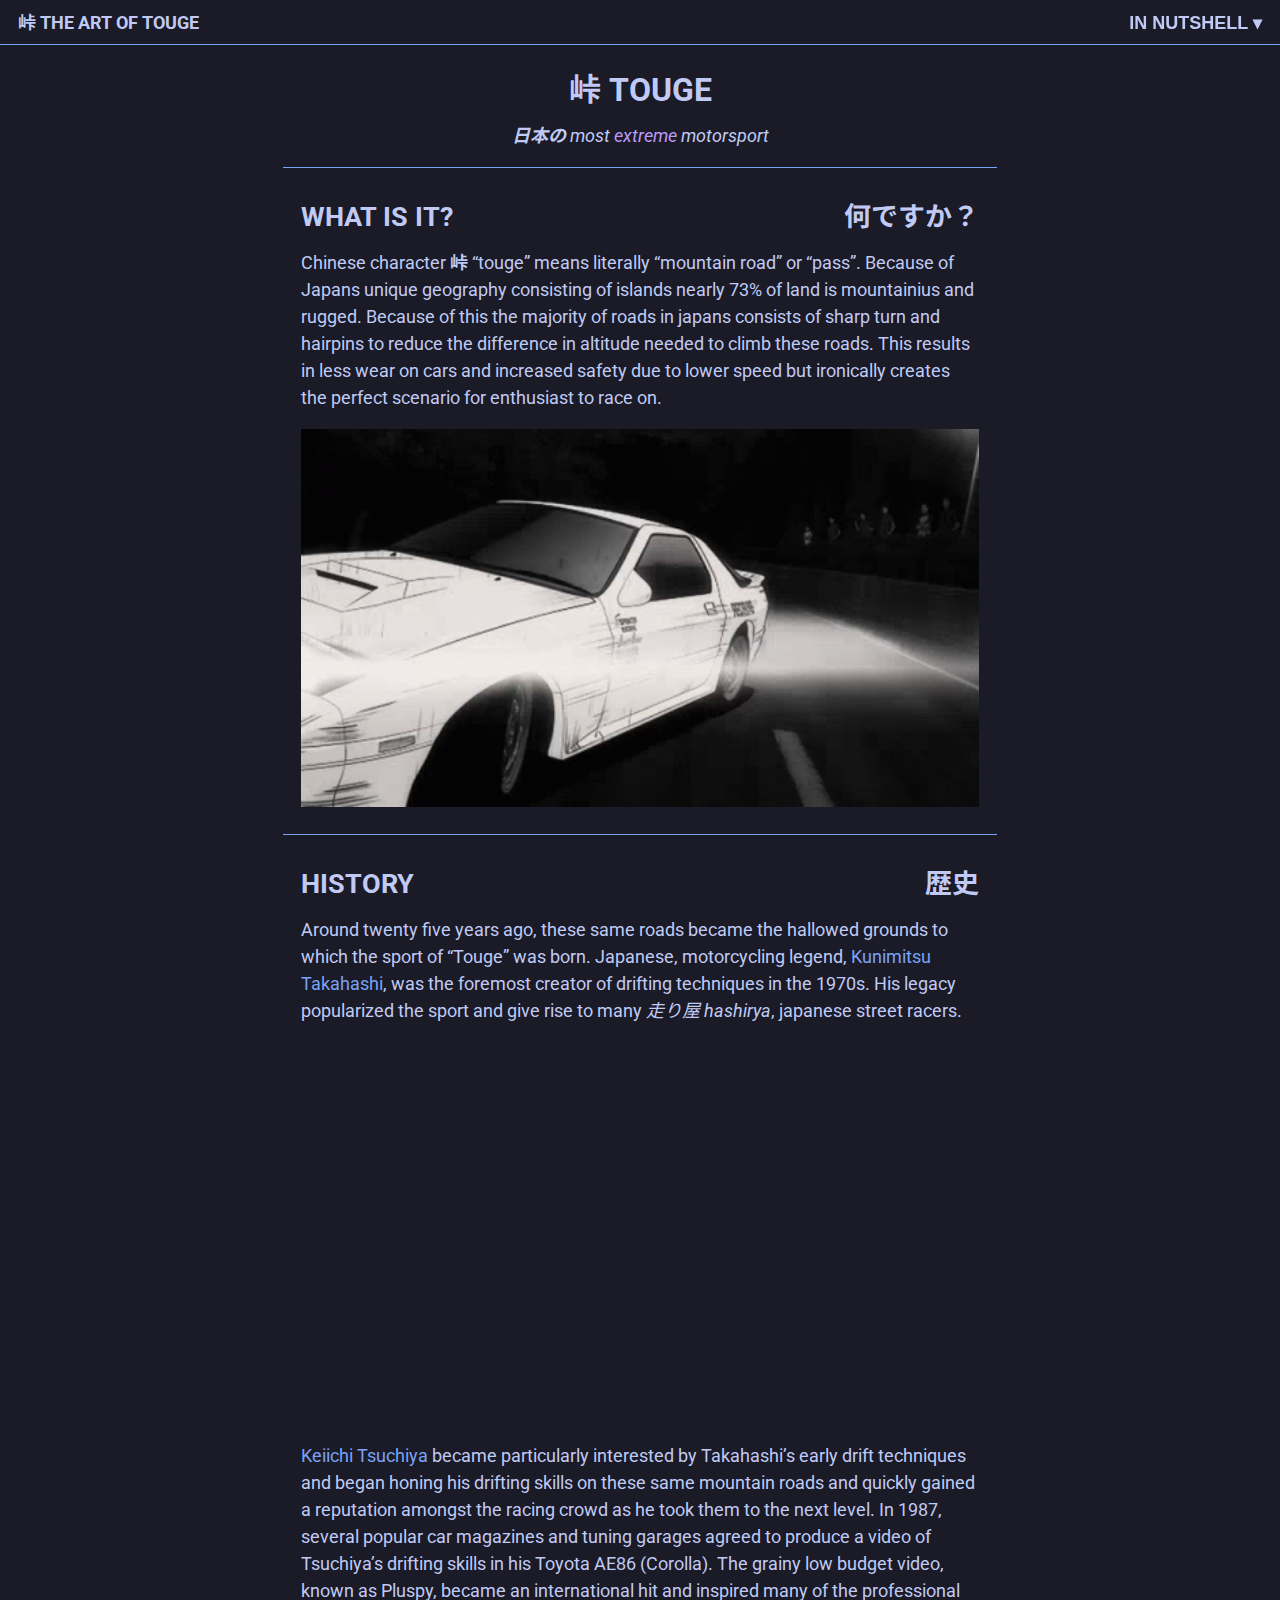
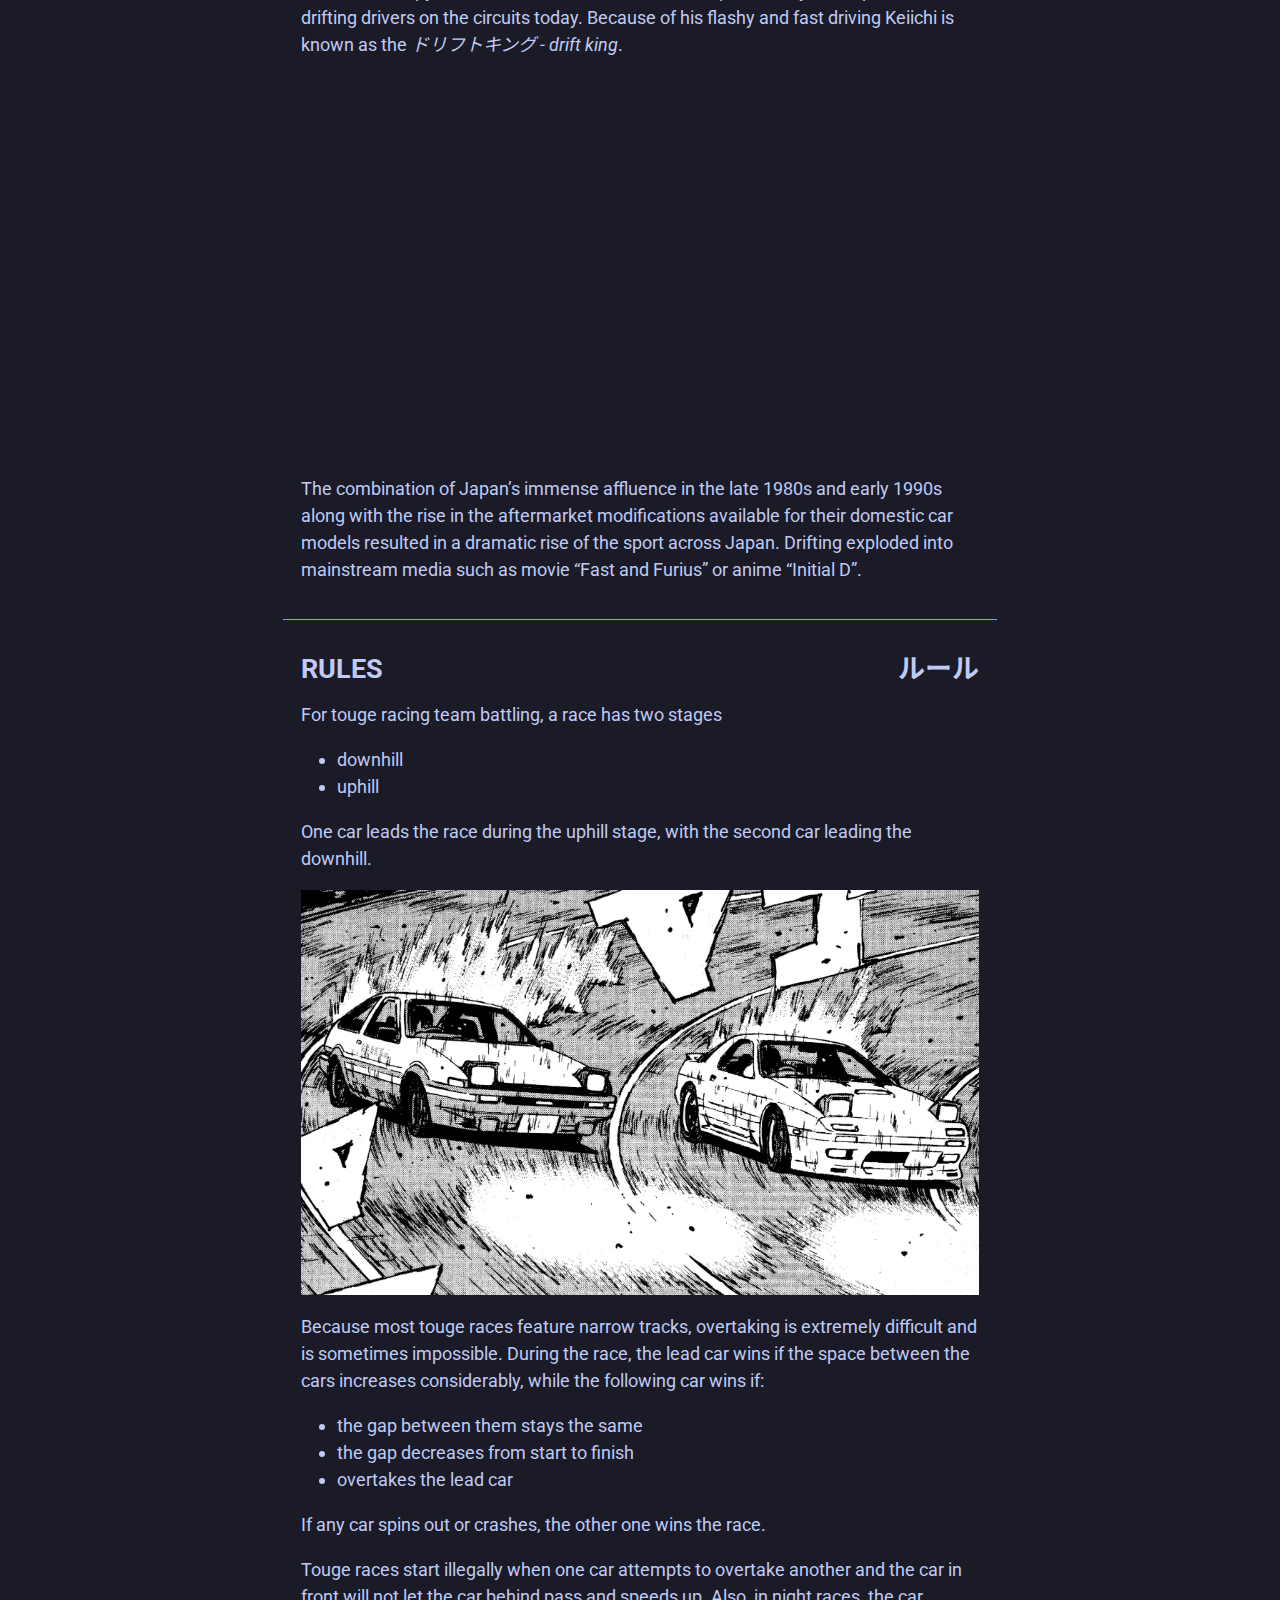
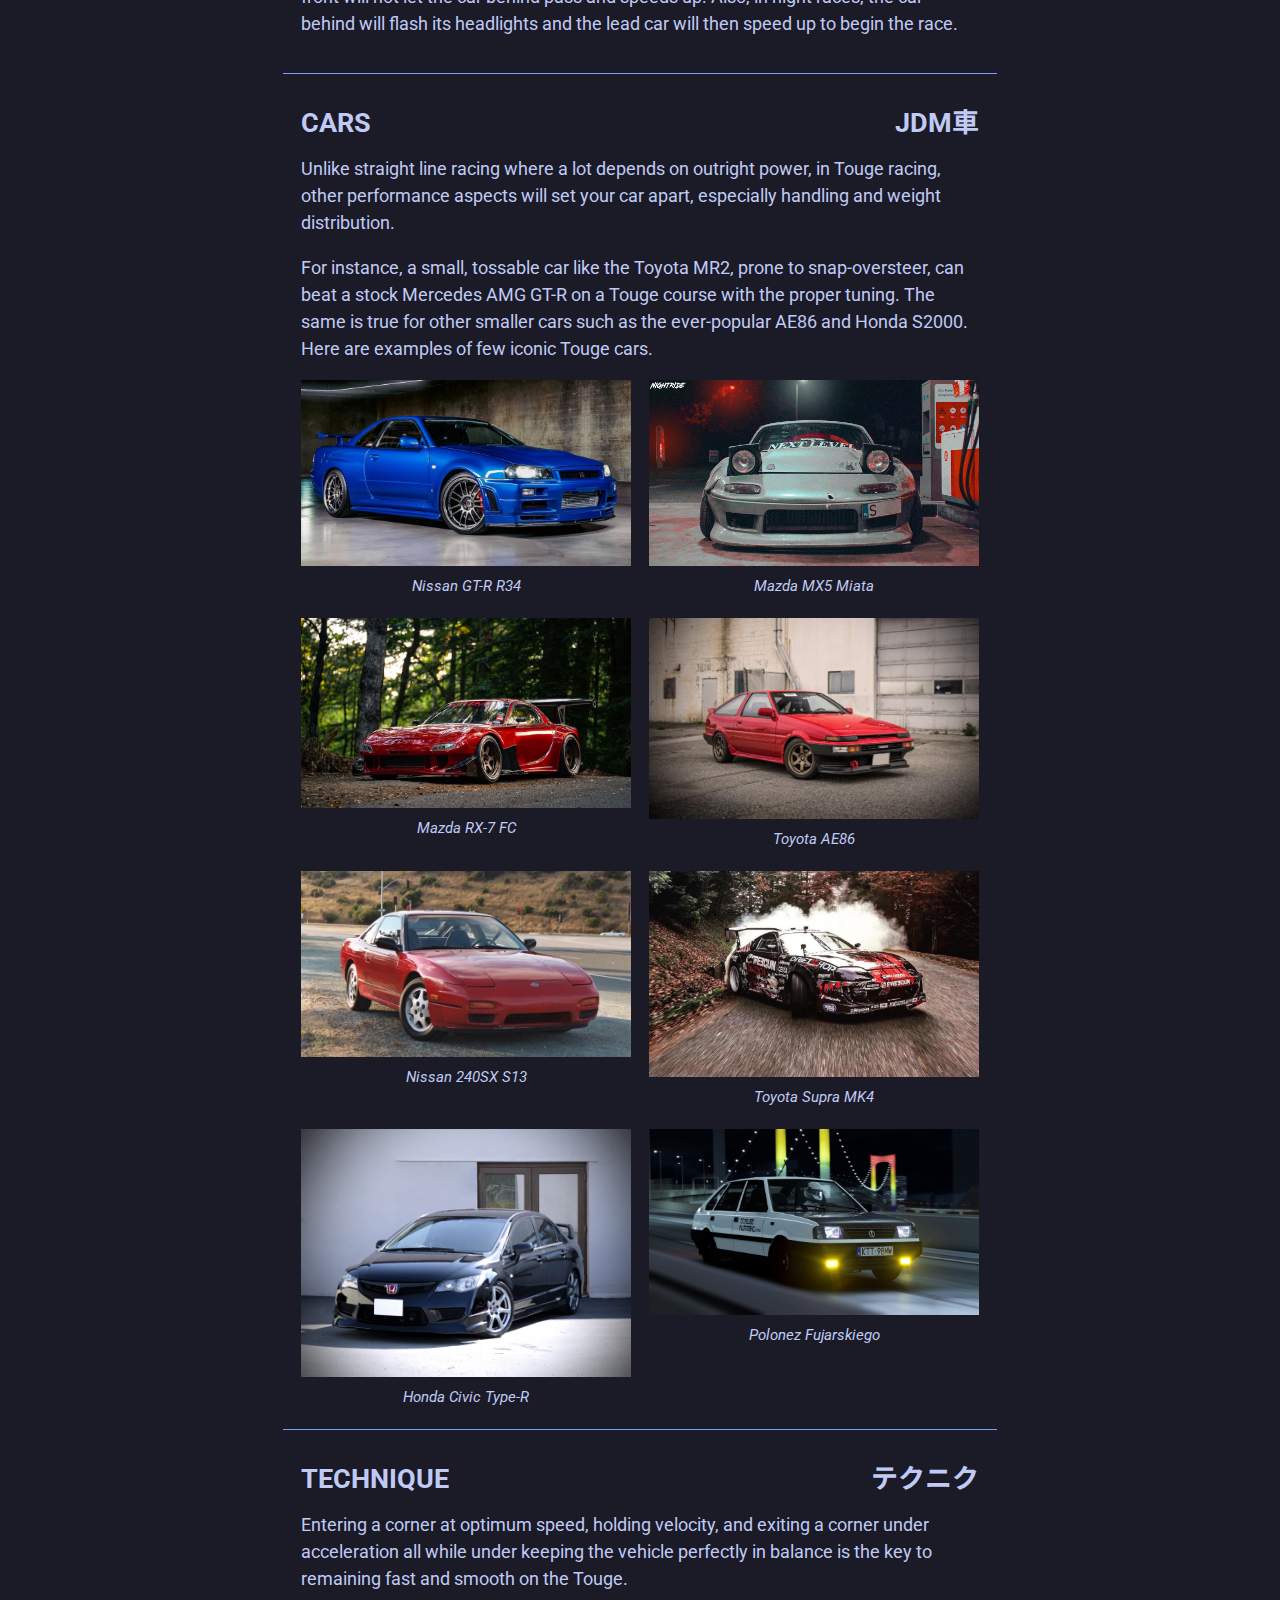
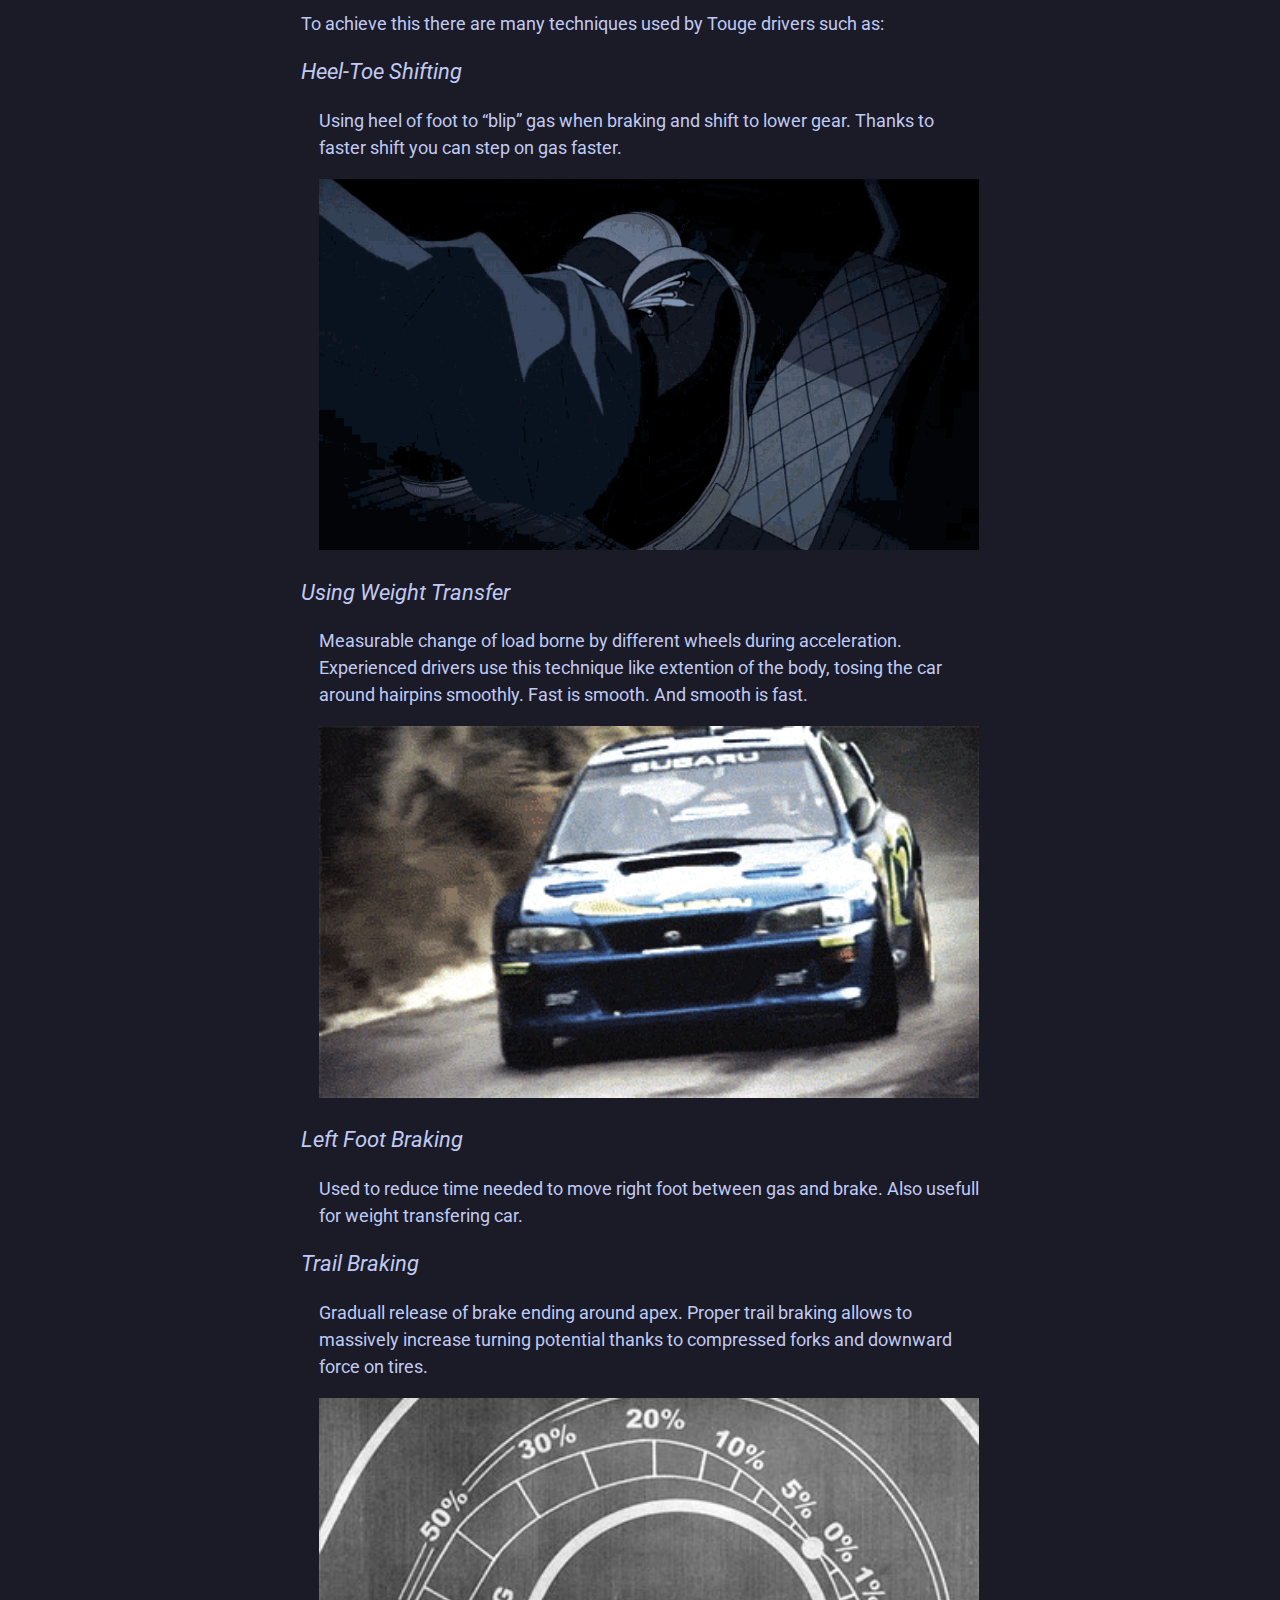
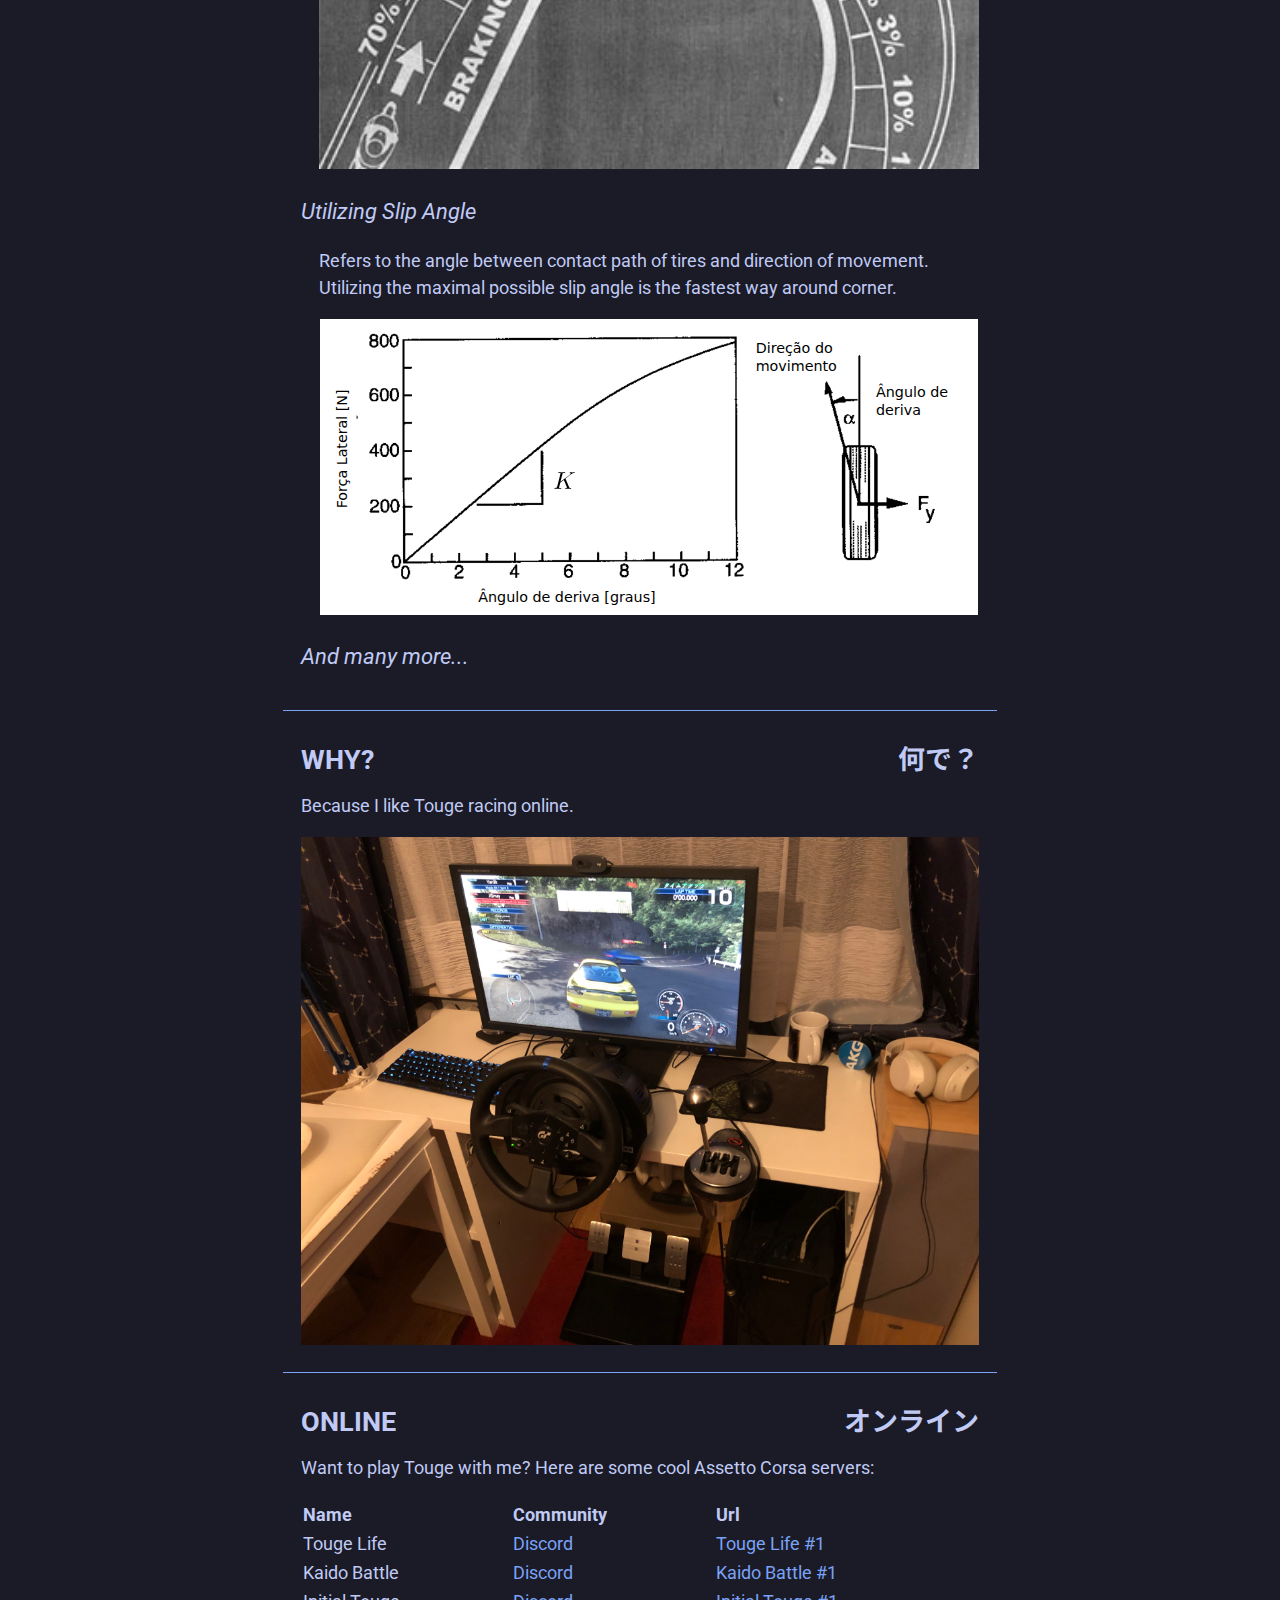
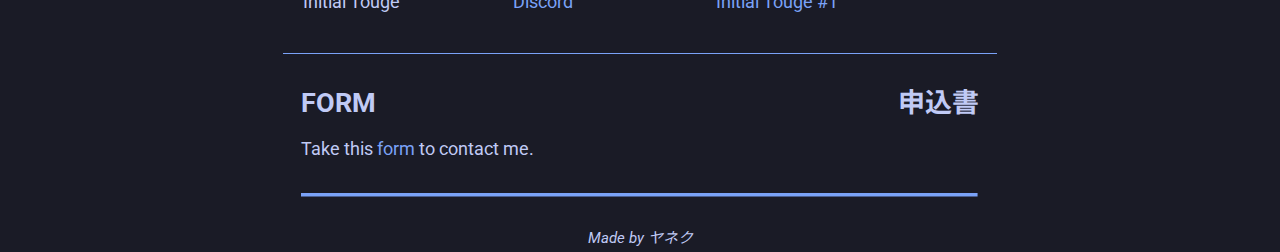
==== commit 38fb5fb8: "Make the dropdown work on mobile and change name of some css classes" ====
--- a/index.html
+++ b/index.html
@@ -1,368 +1,306 @@
-<!DOCTYPE html>
-<html lang='en'>
-<head>
-    <meta charset="utf-8">
-    <link rel="stylesheet" href="styles.css" type="text/css">
-    <meta name="author" content="Jan Wiśniewski">
-    <meta name="viewport" content="width=device-width, initial-scale=1">
-    <title>The Art Of Touge</title>
-</head>
-<body>
-    <header>
-        <div class="topbar topbar-element">
-            峠 the art of touge
-        </div>
-        <nav>
-            <div class="dropdown topbar-element">in nutshell &#9662;</div>
-            <ul class="content-table">
-                <li><a href="#touge">
-                    <div>touge</div><div>何ですか？</div>
-                </a></li>
-                <li><a href="#history">
-                    <div>history</div><div>歴史</div>
-                </a></li>
-                <li><a href="#rules">
-                    <div>rules</div><div>ルール</div>
-                </a></li>
-                <li><a href="#cars">
-                    <div>cars</div><div>JDM車</div>
-                </a></li>
-                <li><a href="#technique">
-                    <div>technique</div><div>テクニク</div>
-                </a></li>
-                <li><a  href="#why">
-                    <div>why?</div><div>何で？</div>
-                </a></li>
-                <li><a href="#online">
-                    <div>online</div><div>オンライン</div>
-                </a></li>
-                <li><a href="#form">
-                    <div>form</div><div>申込書</div>
-                </a></li>
-            </ul>
-        </nav>
-    </header>
-    
-    
-    <main>
-        <header class='title section' id="touge">
-            <h1 class="heading">峠 touge</h1>
-            <p class="subheading"><span class="subheading__nihon">日本の</span> most <span class="subheading__extreme">extreme</span> motorsport</p>
-        </header>
-        <section class="section">
-            <header>
-                <h2>What is it?</h2>
-                <h2>何ですか？</h2>
-            </header>
-            <p>
-                Chinese character <b>峠</b> <q>touge</q> means literally
-                <q>mountain road</q> or <q>pass</q>.  Because of Japans unique
-                geography consisting of islands nearly 73% of land is
-                mountainius and rugged. Because of this the majority of roads in
-                japans consists of sharp turn and hairpins to reduce the
-                difference in altitude needed to climb these roads. This results
-                in less wear on cars and increased safety due to lower speed but
-                ironically creates the perfect scenario for enthusiast to race
-                on.
-            </p>
-            <figure class="figure"><img class="figure__image" src='assets/initial-d.gif' alt="Initial D"></figure>
-        </section>
-        
-        
-        <section class="section" id="history">
-            <header>
-                <h2>History</h2>
-                <h2>歴史</h2>
-            </header>
-            <p>
-                Around twenty five years ago, these same roads became the hallowed
-                grounds to which the sport of <q>Touge</q> was born. Japanese,
-                motorcycling legend, <a href="https://en.wikipedia.org/wiki/Kunimitsu_Takahashi"
-                target="_blank"> Kunimitsu Takahashi</a>, was the foremost creator of
-                drifting techniques in the 1970s. His legacy popularized the sport and
-                give rise to many <dfn>走り屋 hashirya</dfn>, japanese street
-                racers.
-            </p>
-            <figure class="video-wrapper">
-                <iframe class="video" allowFullScreen src="https://www.youtube.com/embed/p52vfE1ejaA?start=294"></iframe>
-            </figure>
-            <p>
-                <a href="https://en.wikipedia.org/wiki/Keiichi_Tsuchiya" target="_blank">Keiichi Tsuchiya</a>
-                became particularly interested by Takahashi’s early drift techniques
-                and began honing his drifting skills on these same mountain roads and
-                quickly gained a reputation amongst the racing crowd as he took them
-                to the next level. In 1987, several popular car magazines and tuning
-                garages agreed to produce a video of Tsuchiya’s drifting skills in his
-                Toyota AE86 (Corolla). The grainy low budget video, known as Pluspy,
-                became an international hit and inspired many of the professional
-                drifting drivers on the circuits today. Because of his flashy and fast
-                driving Keiichi is known as the <dfn>ドリフトキング - drift king</dfn>.
-            </p>
-            <figure class="video-wrapper">
-                <iframe class="video" allowFullScreen src="https://www.youtube.com/embed/DHOkR8vrP94?start=42"></iframe>
-            </figure>
-            <p>
-                The combination of Japan’s immense affluence in the late 1980s and
-                early 1990s along with the rise in the aftermarket modifications
-                available for their domestic car models resulted in a dramatic rise of
-                the sport across Japan. Drifting exploded into mainstream media such as
-                movie <q>Fast and Furius</q> or anime <q>Initial D</q>.
-            </p>
-        </section>
-        
-        
-        <section class="section" id="rules">
-            <header>
-                <h2>Rules</h2>
-                <h2>ルール</h2>
-            </header>
-            <p>
-                For touge racing team battling, a race has two stages
-            </p>
-            <ul>
-                <li>downhill</li>
-                <li>uphill</li>
-            </ul>
-            <p>
-                One car leads the race during the uphill stage, with
-                the second car leading the downhill.
-            </p>
-            <figure class="figure"><img class="figure__image" src="assets/manga.webp" alt="Ryousuke vs Fujiwara"></figure>
-            <p>
-                Because most touge races feature narrow tracks, overtaking is
-                extremely difficult and is sometimes impossible. During the race, the
-                lead car wins if the space between the cars increases considerably,
-                while the following car wins if:
-            </p>
-            <ul>
-                <li>the gap between them stays the same</li>
-                <li>the gap decreases from start to finish</li>
-                <li>overtakes the lead car</li>
-            </ul>
-            <p>
-                If any car spins out or crashes, the other one wins the race.
-            </p>
-            <p>
-                Touge races start illegally when one car attempts to overtake another
-                and the car in front will not let the car behind pass and speeds up.
-                Also, in night races, the car behind will flash its headlights and the
-                lead car will then speed up to begin the race.
-            </p>
-        </section>
-        
-        
-        <section class="section" id="cars">
-            <header>
-                <h2>Cars</h2>
-                <h2>JDM車</h2>
-            </header>
-            <p>
-                Unlike straight line racing where a lot depends on outright power, in
-                Touge racing, other performance aspects will set your car apart,
-                especially handling and weight distribution.
-            </p>
-            
-            <p>
-                For instance, a small, tossable car like the Toyota MR2, prone to
-                snap-oversteer, can beat a stock Mercedes AMG GT-R on a Touge course
-                with the proper tuning. The same is true for other smaller cars such
-                as the ever-popular AE86 and Honda S2000. Here are examples of few
-                iconic Touge cars.
-            </p>
-            <div class="gallery">
-                <figure>
-                    <a href="assets/r34.jpg"><img src="assets/r34.jpg" alt="GT-R"></a>
-                    <figcaption>Nissan GT-R R34</figcaption>
-                </figure>
-                <figure>
-                    <a href="assets/miata.jpg"><img src="assets/miata.jpg" alt="Miata"></a>
-                    <figcaption>Mazda MX5 Miata</figcaption>
-                </figure>
-                <figure>
-                    <a href="assets/rx7.avif"><img src="assets/rx7.avif" alt="rx7"></a>
-                    <figcaption>Mazda RX-7 FC</figcaption>
-                </figure>
-                <figure>
-                    <a href="assets/86.jpg"><img src="assets/86.jpg" alt="86"></a>
-                    <figcaption>Toyota AE86</figcaption>
-                </figure>
-                <figure>
-                    <a href="assets/nissan-s13.avif"><img src="assets/nissan-s13.avif" alt="Nissan S13"></a>
-                    <figcaption>Nissan 240SX S13</figcaption>
-                </figure>
-                <figure>
-                    <a href="assets/supra.jpg"><img src="assets/supra.jpg" alt="Supra"></a>
-                    <figcaption>Toyota Supra MK4</figcaption>
-                </figure>
-                <figure>
-                    <a href="assets/civic.jpg"><img src="assets/civic.jpg" alt="Civic"></a>
-                    <figcaption>Honda Civic Type-R</figcaption>
-                </figure>
-                <figure>
-                    <a href="fujarski.html"><img src="assets/fujarski.jpg" alt="Polonez"></a>
-                    <figcaption>Polonez Fujarskiego</figcaption>
-                </figure>
-            </div>
-        </section>
-        
-        
-        <section class="section" id="technique">
-            <header>
-                <h2>Technique</h2>
-                <h2>テクニク</h2>
-            </header>
-            <p>
-                Entering a corner at optimum speed, holding velocity, and exiting a
-                corner under acceleration all while under keeping the vehicle
-                perfectly in balance is the key to remaining fast and smooth on the
-                Touge.
-            </p>
-            <p>
-                To achieve this there are many techniques used by Touge drivers such as:
-            </p>
-            <dl class="technique__dl">
-                <dt>Heel-Toe Shifting</dt>
-                <dd>Using heel of foot to <q>blip</q> gas when braking and shift to lower gear.
-                    Thanks to faster shift you can step on gas faster.
-                    <figure><img src="assets/heel-toe-shifting.gif" alt="Heel Toe Shifting"></figure>
-                </dd>
-                
-                <dt>Using Weight Transfer</dt>
-                <dd>
-                    Measurable change of load borne by different wheels during
-                    acceleration. Experienced drivers use this technique like
-                    extention of the body, tosing the car around hairpins smoothly.
-                    Fast is smooth. And smooth is fast.
-                    <figure><img src="assets/flick.gif" alt="Flick"></figure>
-                </dd>
-                
-                <dt>Left Foot Braking</dt>
-                <dd>Used to reduce time needed to move right foot between gas
-                    and brake. Also usefull for weight transfering car.
-                </dd>
-                
-                <dt>Trail Braking</dt>
-                <dd>Graduall release of brake ending around apex. Proper trail braking allows to
-                    massively increase turning potential thanks to compressed forks and downward force on tires.
-                    <figure><img src="assets/trail_brake.jpg" alt="Trail Brake"></figure>
-                </dd>
-                
-                <dt>Utilizing Slip Angle</dt>
-                <dd>
-                    Refers to the angle between contact path of tires and direction of movement.
-                    Utilizing the maximal possible slip angle is the fastest way around corner.
-                    <figure><img src="assets/slipangle.svg" alt="Slip Angle"></figure>
-                </dd>
-                
-                <dt>And many more...</dt><dd></dd>
-            </dl>
-        </section>
-        
-        
-        <section class="section" id="why">
-            <header>
-                <h2>Why?</h2>
-                <h2>何で？</h2>
-            </header>
-            <p>Because I like Touge racing online.</p>
-            <figure class="figure"><img class="figure__image" src="assets/setup.jpg" alt="setup"></figure>
-        </section>
-        
-        
-        <section class="section" id="online">
-            <header>
-                <h2>Online</h2>
-                <h2>オンライン</h2>
-            </header>
-            <p>Want to play Touge with me? Here are some cool Assetto Corsa servers:</p>
-            <table class="online-table">
-                <tr>
-                    <th>Name</th>
-                    <th>Community</th>
-                    <th>Url</th>
-                </tr>
-                <tr>
-                    <td>Touge Life</td>
-                    <td><a href="https://discord.gg/rpCyShQ">Discord</a></td>
-                    <td><a href="https://acstuff.ru/s/q:race/online/join?ip=173.234.30.178&httpPort=8308">Touge Life #1</a></td>
-                </tr>
-                <tr>
-                    <td>Kaido Battle</td>
-                    <td><a href="https://discord.gg/rpCyShQ">Discord</a></td>
-                    <td><a href="https://acstuff.ru/s/q:race/online/join?ip=5.161.130.32&httpPort=8081">Kaido Battle #1</a></td>
-                </tr>
-                <tr>
-                    <td>Initial Touge</td>
-                    <td><a href="https://discord.gg/rpCyShQ">Discord</a></td>
-                    <td><a href="https://acstuff.ru/s/q:race/online/join?ip=5.161.130.32&httpPort=8081">Initial Touge #1</a></td>
-                </tr>
-            </table>
-        </section>
-        
-        
-        <section class="section" id="form">
-            <header>
-                <h2>Form</h2>
-                <h2>申込書</h2>
-            </header>
-            <div class="form__header">Want to contact me?</div>
-            <form action="./" method="get" class="form">
-                <div class="form-row">
-                    <label class="label" for="name">Name</label>
-                    <input class="input" id="name" name="name" type="text">
-                </div>
-                <div class="form-row">
-                    <label class="label" for="email">Email</label>
-                    <input class="input" id="email" name="email" type="email" placeholder="yanek@example.com">
-                </div>
-                <fieldset class="form-row">
-                    <div class="label">Issue</div>
-                    <div class="input">
-                        <input id="issue-type-1" name="issue-type" type="radio" value="suggestion">
-                        <label for="issue-type-1" class="radio-label">Suggestion</label>
-                        <input id="issue-type-2"  name="issue-type" type="radio" value="question"  checked>
-                        <label for="issue-type-2" class="radio-label">Question</label>
-                    </div>
-                </fieldset>
-                <div class="form-row">
-                    <label class="label" for="driving">I drive in:</label>
-                    <select class="input" id="driving" name="language">
-                        <option value="games">video games</option>
-                        <option value="irl">real life</option>
-                        <option value="games/irl">video games and real life</option>
-                        <option value="none">I don't drive </option>
-                    </select>
-                </div>
-                <div class="form-row">
-                    <label class="label" for="abstract">Abstract</label>
-                    <textarea class="input" id="abstract" name="abstract"></textarea>
-                </div>
-                <div class="form-row">
-                    <div class="label"></div>
-                    <label class="input" for="flat-out">
-                        <input id="flat-out" name="flat-out" type="checkbox" value="is-mccarthy">
-                        <span>I flat out when I'm in doubt.</span>
-                    </label>
-                </div>
-                <div class='form-row'>
-                    <div class="label"></div>
-                    <div class="input">
-                        <input class="input input--button button--reset" type="reset" value="Reset">
-                        <button class="input input--button">Submit</button>
-                    </div>
-                </div>
-            </form>
-        </section>
-    </main>
-    
-    
-    <footer>
-        <address>Made by ヤネク</address>
-    </footer>
-    
-    <!-- svg line for additional points!!! -->
-    <svg viewBox="0 0 100 1">
-        <line x1="0" y1="0" x2="100" y2="0" stroke="#7aa2f7" />
-    </svg>
-</body>
-</html>+<!DOCTYPE html>
+<html lang='en'>
+  <head>
+    <meta charset="utf-8">
+    <link rel="stylesheet" href="styles.css" type="text/css">
+    <meta name="author" content="Jan Wiśniewski">
+    <meta name="viewport" content="width=device-width, initial-scale=1">
+    <script src="script.js" defer></script>
+    <title>The Art Of Touge</title>
+  </head>
+  <body>
+    <header>
+      <div class="topbar topbar__text">
+        峠 the art of touge
+      </div>
+      <nav>
+        <button class="dropdown topbar__text" data-dropdown>in nutshell &#9662;</button>
+        <ul class="dropdown__content" data-dropdown-content>
+          <li><a href="#touge"><div>touge</div><div>何ですか？</div></a></li>
+          <li><a href="#history"><div>history</div><div>歴史</div></a></li>
+          <li><a href="#rules"><div>rules</div><div>ルール</div></a></li>
+          <li><a href="#cars"><div>cars</div><div>JDM車</div></a></li>
+          <li><a href="#technique"><div>technique</div><div>テクニク</div></a></li>
+          <li><a  href="#why"><div>why?</div><div>何で？</div></a></li>
+          <li><a href="#online"><div>online</div><div>オンライン</div></a></li>
+          <li><a href="#form"><div>form</div><div>申込書</div></a></li>
+        </ul>
+      </nav>
+    </header>
+
+
+    <main>
+      <header class='title section' id="touge">
+        <h1 class="title__heading">峠 touge</h1>
+        <p class="title__subheading"><span class="title__nihon">日本の</span> most <span class="title__extreme">extreme</span> motorsport</p>
+      </header>
+      <section class="section">
+        <header>
+          <h2>What is it?</h2>
+          <h2>何ですか？</h2>
+        </header>
+        <p>
+        Chinese character <b>峠</b> <q>touge</q> means literally
+        <q>mountain road</q> or <q>pass</q>.  Because of Japans unique
+        geography consisting of islands nearly 73% of land is
+        mountainius and rugged. Because of this the majority of roads in
+        japans consists of sharp turn and hairpins to reduce the
+        difference in altitude needed to climb these roads. This results
+        in less wear on cars and increased safety due to lower speed but
+        ironically creates the perfect scenario for enthusiast to race
+        on.
+        </p>
+        <figure class="figure"><img class="figure__image" src='assets/initial-d.gif' alt="Initial D"></figure>
+      </section>
+
+
+      <section class="section" id="history">
+        <header>
+          <h2>History</h2>
+          <h2>歴史</h2>
+        </header>
+        <p>
+        Around twenty five years ago, these same roads became the hallowed
+        grounds to which the sport of <q>Touge</q> was born. Japanese,
+        motorcycling legend, <a href="https://en.wikipedia.org/wiki/Kunimitsu_Takahashi"
+          target="_blank"> Kunimitsu Takahashi</a>, was the foremost creator of
+        drifting techniques in the 1970s. His legacy popularized the sport and
+        give rise to many <dfn>走り屋 hashirya</dfn>, japanese street
+        racers.
+        </p>
+        <iframe class="video" allowFullScreen src="https://www.youtube.com/embed/p52vfE1ejaA?start=294"></iframe>
+        <p>
+        <a href="https://en.wikipedia.org/wiki/Keiichi_Tsuchiya" target="_blank">Keiichi Tsuchiya</a>
+        became particularly interested by Takahashi’s early drift techniques
+        and began honing his drifting skills on these same mountain roads and
+        quickly gained a reputation amongst the racing crowd as he took them
+        to the next level. In 1987, several popular car magazines and tuning
+        garages agreed to produce a video of Tsuchiya’s drifting skills in his
+        Toyota AE86 (Corolla). The grainy low budget video, known as Pluspy,
+        became an international hit and inspired many of the professional
+        drifting drivers on the circuits today. Because of his flashy and fast
+        driving Keiichi is known as the <dfn>ドリフトキング - drift king</dfn>.
+        </p>
+        <iframe class="video" allowFullScreen src="https://www.youtube.com/embed/DHOkR8vrP94?start=42"></iframe>
+        <p>
+        The combination of Japan’s immense affluence in the late 1980s and
+        early 1990s along with the rise in the aftermarket modifications
+        available for their domestic car models resulted in a dramatic rise of
+        the sport across Japan. Drifting exploded into mainstream media such as
+        movie <q>Fast and Furius</q> or anime <q>Initial D</q>.
+        </p>
+      </section>
+
+
+      <section class="section" id="rules">
+        <header>
+          <h2>Rules</h2>
+          <h2>ルール</h2>
+        </header>
+        <p>
+        For touge racing team battling, a race has two stages
+        </p>
+        <ul>
+          <li>downhill</li>
+          <li>uphill</li>
+        </ul>
+        <p>
+        One car leads the race during the uphill stage, with
+        the second car leading the downhill.
+        </p>
+        <figure class="figure"><img class="figure__image" src="assets/manga.webp" alt="Ryousuke vs Fujiwara"></figure>
+        <p>
+        Because most touge races feature narrow tracks, overtaking is
+        extremely difficult and is sometimes impossible. During the race, the
+        lead car wins if the space between the cars increases considerably,
+        while the following car wins if:
+        </p>
+        <ul>
+          <li>the gap between them stays the same</li>
+          <li>the gap decreases from start to finish</li>
+          <li>overtakes the lead car</li>
+        </ul>
+        <p>
+        If any car spins out or crashes, the other one wins the race.
+        </p>
+        <p>
+        Touge races start illegally when one car attempts to overtake another
+        and the car in front will not let the car behind pass and speeds up.
+        Also, in night races, the car behind will flash its headlights and the
+        lead car will then speed up to begin the race.
+        </p>
+      </section>
+
+
+      <section class="section" id="cars">
+        <header>
+          <h2>Cars</h2>
+          <h2>JDM車</h2>
+        </header>
+        <p>
+        Unlike straight line racing where a lot depends on outright power, in
+        Touge racing, other performance aspects will set your car apart,
+        especially handling and weight distribution.
+        </p>
+
+        <p>
+        For instance, a small, tossable car like the Toyota MR2, prone to
+        snap-oversteer, can beat a stock Mercedes AMG GT-R on a Touge course
+        with the proper tuning. The same is true for other smaller cars such
+        as the ever-popular AE86 and Honda S2000. Here are examples of few
+        iconic Touge cars.
+        </p>
+        <div class="gallery">
+          <figure>
+            <a href="assets/r34.jpg"><img src="assets/r34.jpg" alt="GT-R"></a>
+            <figcaption>Nissan GT-R R34</figcaption>
+          </figure>
+          <figure>
+            <a href="assets/miata.jpg"><img src="assets/miata.jpg" alt="Miata"></a>
+            <figcaption>Mazda MX5 Miata</figcaption>
+          </figure>
+          <figure>
+            <a href="assets/rx7.avif"><img src="assets/rx7.avif" alt="rx7"></a>
+            <figcaption>Mazda RX-7 FC</figcaption>
+          </figure>
+          <figure>
+            <a href="assets/86.jpg"><img src="assets/86.jpg" alt="86"></a>
+            <figcaption>Toyota AE86</figcaption>
+          </figure>
+          <figure>
+            <a href="assets/nissan-s13.avif"><img src="assets/nissan-s13.avif" alt="Nissan S13"></a>
+            <figcaption>Nissan 240SX S13</figcaption>
+          </figure>
+          <figure>
+            <a href="assets/supra.jpg"><img src="assets/supra.jpg" alt="Supra"></a>
+            <figcaption>Toyota Supra MK4</figcaption>
+          </figure>
+          <figure>
+            <a href="assets/civic.jpg"><img src="assets/civic.jpg" alt="Civic"></a>
+            <figcaption>Honda Civic Type-R</figcaption>
+          </figure>
+          <figure>
+            <a href="fujarski.html"><img src="assets/fujarski.jpg" alt="Polonez"></a>
+            <figcaption>Polonez Fujarskiego</figcaption>
+          </figure>
+        </div>
+      </section>
+
+
+      <section class="section" id="technique">
+        <header>
+          <h2>Technique</h2>
+          <h2>テクニク</h2>
+        </header>
+        <p>
+        Entering a corner at optimum speed, holding velocity, and exiting a
+        corner under acceleration all while under keeping the vehicle
+        perfectly in balance is the key to remaining fast and smooth on the
+        Touge.
+        </p>
+        <p>
+        To achieve this there are many techniques used by Touge drivers such as:
+        </p>
+        <dl class="technique__dl">
+          <dt>Heel-Toe Shifting</dt>
+          <dd>Using heel of foot to <q>blip</q> gas when braking and shift to lower gear.
+            Thanks to faster shift you can step on gas faster.
+            <figure><img src="assets/heel-toe-shifting.gif" alt="Heel Toe Shifting"></figure>
+          </dd>
+
+          <dt>Using Weight Transfer</dt>
+          <dd>
+            Measurable change of load borne by different wheels during
+            acceleration. Experienced drivers use this technique like
+            extention of the body, tosing the car around hairpins smoothly.
+            Fast is smooth. And smooth is fast.
+            <figure><img src="assets/flick.gif" alt="Flick"></figure>
+          </dd>
+
+          <dt>Left Foot Braking</dt>
+          <dd>Used to reduce time needed to move right foot between gas
+            and brake. Also usefull for weight transfering car.
+          </dd>
+
+          <dt>Trail Braking</dt>
+          <dd>Graduall release of brake ending around apex. Proper trail braking allows to
+            massively increase turning potential thanks to compressed forks and downward force on tires.
+            <figure><img src="assets/trail_brake.jpg" alt="Trail Brake"></figure>
+          </dd>
+
+          <dt>Utilizing Slip Angle</dt>
+          <dd>
+            Refers to the angle between contact path of tires and direction of movement.
+            Utilizing the maximal possible slip angle is the fastest way around corner.
+            <figure><img src="assets/slipangle.svg" alt="Slip Angle"></figure>
+          </dd>
+
+          <dt>And many more...</dt><dd></dd>
+        </dl>
+      </section>
+
+
+      <section class="section" id="why">
+        <header>
+          <h2>Why?</h2>
+          <h2>何で？</h2>
+        </header>
+        <p>Because I like Touge racing online.</p>
+        <figure class="figure"><img class="figure__image" src="assets/setup.jpg" alt="setup"></figure>
+      </section>
+
+
+      <section class="section" id="online">
+        <header>
+          <h2>Online</h2>
+          <h2>オンライン</h2>
+        </header>
+        <p>Want to play Touge with me? Here are some cool Assetto Corsa servers:</p>
+        <table class="online-table">
+          <thead>
+            <tr>
+              <th>Name</th>
+              <th>Community</th>
+              <th>Url</th>
+            </tr>
+          </thead>
+          <tbody>
+            <tr>
+              <td>Touge Life</td>
+              <td><a href="https://discord.gg/rpCyShQ">Discord</a></td>
+              <td><a href="https://acstuff.ru/s/q:race/online/join?ip=173.234.30.178&httpPort=8308">Touge Life #1</a></td>
+            </tr>
+            <tr>
+              <td>Kaido Battle</td>
+              <td><a href="https://discord.gg/rpCyShQ">Discord</a></td>
+              <td><a href="https://acstuff.ru/s/q:race/online/join?ip=5.161.130.32&httpPort=8081">Kaido Battle #1</a></td>
+            </tr>
+            <tr>
+              <td>Initial Touge</td>
+              <td><a href="https://discord.gg/rpCyShQ">Discord</a></td>
+              <td><a href="https://acstuff.ru/s/q:race/online/join?ip=5.161.130.32&httpPort=8081">Initial Touge #1</a></td>
+            </tr>
+          </tbody>
+        </table>
+      </section>
+
+      <section class="section">
+        <header>
+          <h2>Form</h2>
+          <h2>申込書</h2>
+        </header>
+        <p>Take this <a href="form.html">form</a> to contact me.</p>
+
+        <!-- svg line for additional points!!! -->
+        <svg viewBox="0 0 100 1">
+          <line x1="0" y1="0" x2="100" y2="0" stroke="#7aa2f7" />
+        </svg>
+      </section>
+    </main>
+
+    <footer>
+      <address>Made by ヤネク</address>
+    </footer>
+
+  </body>
+</html>
--- a/styles.css
+++ b/styles.css
@@ -1,409 +1,408 @@
-@import url('https://fonts.googleapis.com/css2?family=Noto+Sans+JP:wght@300;400;700&family=Roboto:ital,wght@0,300;0,700;1,300;1,400&display=swap');
-
-* {
-    margin: 0;
-    padding: 0;
-    box-sizing: border-box;
-}
-
-
-:root {
-    font-size: 62.5%;
-    scroll-behavior: smooth;
-    
-    --color-bg:     #1a1b26;
-    --color-text:   #c0caf5;
-    --color-blue:   #7aa2f7;
-    --color-magenta:#bb9af7;
-}
-
-::selection {
-    color: var(--color-bg);
-    background-color: var(--color-text); 
-}
-
-body {
-    background:  var(--color-bg);
-    color:       var(--color-text);
-    font-size:   1.6rem;
-    line-height: 1.5em;
-    font-family: "Roboto", "Noto Sans JP", sans-serif;
-    margin-top:  2.5em; /* top-bar */
-}
-
-/*
-* ELEMENTS
-*/
-a {
-    color: inherit;
-    text-decoration: inherit;
-}
-
-p {
-    margin: 1em 0;
-}
-
-ul {
-    padding: 0 2em;
-}
-
-dt {
-    margin: 1em 0;
-    font-style: italic;
-    font-size: larger;
-}
-
-dd {
-    margin-left: 1em;
-}
-
-
-a {
-    text-decoration: none;
-    text-underline-offset: 0.4rem;
-    color: var(--color-blue);
-}
-
-a:hover {
-    text-decoration: underline;
-}
-
-
-main {
-    width: 100%;
-    margin: 0 auto;
-}
-
-footer {
-    text-align: center;
-    font-style: italic;
-    font-size: smaller;
-}
-
-input {
-    color: var(--color-text);
-}
-
-fieldset {
-    border: none;
-}
-
-
-/*
-* CLASES
-*/
-.title {
-    text-align: left;
-}
-
-.heading {
-    padding-top: 1em;
-    font-weight: bold;
-    font-size: xx-large;
-    text-transform: uppercase;
-    
-}
-
-.subheading {
-    font-style: italic;
-    margin-top: 1em;
-    margin-bottom: 0;
-    font-size: 1em;
-    font-weight: normal;
-}
-
-
-.subheading__extreme {
-    color: var(--color-magenta);
-}
-
-.subheading__nihon {
-    font-weight: bold;
-}
-
-.section {
-    scroll-margin: 3em;
-    border-bottom: 1px solid var(--color-blue);
-    padding: 0 0 1em 0;
-    margin: 1em 1em 0 1em;
-}
-
-.section:last-child {
-    border: none;
-    padding: 0;
-}
-
-.figure {
-    display: flex;
-    justify-content: center;
-    margin: 0.5em 0;
-}
-
-.figure__image {
-    width: 100%;
-}
-
-
-/* START NAVIGATION */
-.topbar-element {
-    text-transform: uppercase;
-    font-weight: bold;
-    border-bottom: 1px solid var(--color-blue);
-    padding: 0.5em 1em;
-}
-
-.dropdown {
-    position: fixed;
-    top: 0;
-    right: 0;
-    z-index: 1000;
-    width: 100%;
-    text-align: right;
-    cursor: pointer;
-}
-
-.topbar {
-    position: fixed;
-    top: 0;
-    width: 100%;
-    display: flex;
-    justify-content: space-between;
-    align-items: center;
-    border-bottom: 1px solid var(--color-blue);
-    background-color: var(--color-bg);
-    z-index: 999;
-}
-
-.content-table {
-    transition: transform .5s cubic-bezier(.4,0,.2,1);
-    position: fixed;
-    top: 2.5em;
-    right: 0;
-    border-color: var(--color-blue);
-    border-style: solid;
-    border-width: 0px 0 1px 0px;
-    padding: 0.5em;
-    background-color: var(--color-bg);
-    list-style: none;
-    transform: translateY(-100%);
-    z-index: 998;
-    width: 100%;
-}
-
-.dropdown:hover  + .content-table,
-.dropdown:active + .content-table {
-    transform: translateY(0);
-}
-
-.content-table:hover,
-.content-table:active {
-    transform: translateY(0);
-}
-
-.content-table a {
-    display: flex;
-    gap: 4em;
-    font-size: smaller;
-    text-transform: uppercase;
-    justify-content: space-between;
-    padding: 0.2em 0.5em;
-}
-
-.content-table a,
-.content-table a:visited {
-    transition: opacity 0.3s;
-    transition: border-bottom 0.6s;
-    opacity: 60%;
-    text-decoration: none;
-    color: var(--color-text);
-    border-bottom: 1px solid transparent;
-}
-
-.content-table a:hover {
-    opacity: 100%;
-    border-bottom: 1px solid var(--color-text);
-}
-/* END NAVIGATION */
-
-.technique__dl img {
-    margin-top: 1em;
-    width: 100%;
-}
-
-.video-wrapper {
-    margin: 0 auto;
-    position: relative;
-    padding-bottom: 56.25%;
-}
-
-.video {
-    position: absolute;
-    display: block;
-    width: 100%;
-    height: 100%;
-    border: none;
-}
-
-#touge {
-    background-color: var(--color-bg);
-}
-
-.section > header {
-    text-transform: uppercase;
-    padding-top: 1em;
-    display: flex;
-    justify-content: space-between;
-}
-
-.gallery {
-    display: flex;
-    flex-wrap: wrap;
-    gap: 1em;
-    align-items: stretch;
-}
-
-.gallery img {
-    width: 100%;
-}
-
-.gallery a {
-    transition: opacity 0.3s;
-}
-
-.gallery figure {
-    width: 100%;
-}
-
-.gallery a:hover {
-    opacity: 50%;
-}
-
-.gallery figcaption {
-    font-style: italic;
-    font-size: smaller;
-    text-align: center;
-}
-
-.online-table {
-    width: 100%;
-    text-align: left;
-    margin: 1em 0;
-}
-
-/* FORM */
-.form__header {
-    animation: rainbow 3s infinite; 
-    text-align: center;
-    font-size: x-large;
-    line-height: 4rem;
-    font-style: italic;
-    background-color: rgb(255, 255, 255, 0.01);
-    border: 1px solid var(--color-text);
-    border-radius: 3px;
-    margin: 1em auto;
-    width: 100%;
-    padding: 3rem;
-}
-
-.form {
-    background-color: rgb(255, 255, 255, 0.01);
-    border: 1px solid var(--color-text);
-    border-radius: 3px;
-    
-    width: 100%;
-    padding: 0 2rem;
-}
-
-.form-row {
-    margin: 2rem auto;
-    display: flex;
-    gap: 1rem;
-    justify-content: flex-start;
-    flex-direction: column;
-    flex-wrap: wrap;
-}
-
-.form-row .input {
-    color: var(--color-text);
-    border-radius: 3px;
-    width: 100%;
-    font-size: 1.4rem;
-}
-
-.form-row input[type='text'],
-.form-row input[type='email'],
-.form-row textarea,
-.form-row select {
-    background-color: var(--color-bg);
-    border: 1px solid var(--color-text);
-    padding: 0.5rem;
-}
-
-.form-row textarea {
-    min-height: 20rem;
-    resize: none;
-}
-
-.form-row input[type="radio"] + label {
-    margin-right: 1rem;
-}
-
-.form-row input[type='text']:invalid,
-.form-row input[type='email']:invalid {
-    border: 1px solid #D55C5F;
-    box-shadow: none; /* Remove default red glow in Firefox */
-}
-
-.input--button {
-    margin-bottom: 1rem;
-    font-size: 1.6rem;
-    font-weight: bold;
-    border: none;
-    padding: 1rem 4rem;
-    color: var(--color-white);
-    background-color: var(--color-blue);
-}
-
-.button--reset {
-    background-color: #D55C5F;
-}
-
-@keyframes rainbow {
-    33% { color: var(--color-magenta); border-color: currentColor; }
-    66% { color: var(--color-blue); border-color: currentColor; }
-    100% { color: var(--color-text); border-color: currentColor; }
-}
-
-/*
-* MEDIA
-*/
-
-@media only screen and (min-width: 750px) {
-    body { font-size: 1.8rem; }
-    main { width: 750px; }
-    .title {text-align: center; }
-    .section { padding: 0 1em 1em 1em; }
-    .gallery figure { width: calc(50% - 1em); }
-    .dropdown { width: initial; }
-    .content-table {
-        width: initial;
-        border-width: 0px 0 1px 1px;
-    }
-    
-    .form-row {
-        flex-direction: row;
-        justify-content: flex-end;
-        gap: 3rem;
-        width: 70%;
-        align-items: flex-start; /* To avoid stretching */
-    }
-    
-    .form-row .input {
-        flex: 1;
-    }
-    
-    .form .label {
-        text-align: right;
-        width: 20%;
-    }
-}+@import url('https://fonts.googleapis.com/css2?family=Noto+Sans+JP:wght@300;400;700&family=Roboto:ital,wght@0,300;0,700;1,300;1,400&display=swap');
+
+* {
+  margin: 0;
+  padding: 0;
+  box-sizing: border-box;
+}
+
+
+:root {
+  font-size: 62.5%;
+  scroll-behavior: smooth;
+
+  --color-bg:     #1a1b26;
+  --color-text:   #c0caf5;
+  --color-blue:   #7aa2f7;
+  --color-magenta:#bb9af7;
+}
+
+::selection {
+  color: var(--color-bg);
+  background-color: var(--color-text); 
+}
+
+body {
+  background:  var(--color-bg);
+  color:       var(--color-text);
+  font-size:   1.6rem;
+  line-height: 1.5em;
+  font-family: "Roboto", "Noto Sans JP", sans-serif;
+  margin-top:  2.5em; /* top-bar */
+}
+
+/*
+ * ELEMENTS
+ */
+a {
+  color: inherit;
+  text-decoration: inherit;
+}
+
+p {
+  margin: 1em 0;
+}
+
+ul {
+  padding: 0 2em;
+}
+
+dt {
+  margin: 1em 0;
+  font-style: italic;
+  font-size: larger;
+}
+
+dd {
+  margin-left: 1em;
+}
+
+
+a {
+  text-decoration: none;
+  text-underline-offset: 0.4rem;
+  color: var(--color-blue);
+}
+
+a:hover {
+  text-decoration: underline;
+}
+
+
+main {
+  max-width: 750px;
+  margin: 0 auto;
+}
+
+footer {
+  text-align: center;
+  font-style: italic;
+  font-size: smaller;
+}
+
+input {
+  color: var(--color-text);
+}
+
+fieldset {
+  border: none;
+}
+
+
+/*
+ * CLASES
+ */
+.title {
+  text-align: left;
+}
+
+.title__heading {
+  padding-top: 1em;
+  font-weight: bold;
+  font-size: xx-large;
+  text-transform: uppercase;
+
+}
+
+.title__subheading {
+  font-style: italic;
+  margin-top: 1em;
+  margin-bottom: 0;
+  font-size: 1em;
+  font-weight: normal;
+}
+
+
+.title__extreme {
+  color: var(--color-magenta);
+}
+
+.title__nihon {
+  font-weight: bold;
+}
+
+.section {
+  scroll-margin: 3em;
+  border-bottom: 1px solid var(--color-blue);
+  padding: 0 0 1em 0;
+  margin: 1em 1em 0 1em;
+}
+
+.section:last-child {
+  border: none;
+}
+
+.figure {
+  display: flex;
+  justify-content: center;
+  margin: 0.5em 0;
+}
+
+.figure__image {
+  width: 100%;
+}
+
+
+/* START NAVIGATION */
+.topbar__text {
+  text-transform: uppercase;
+  font-weight: bold;
+  border-bottom: 1px solid var(--color-blue);
+  padding: 0.5em 1em;
+}
+
+.dropdown {
+  height: 4.5rem;
+  border: none;
+  display: block;
+  background: transparent;
+  width: 100%;
+  color: var(--color-white);
+  font-size: inherit;
+  position: fixed;
+  top: 0;
+  right: 0;
+  z-index: 9999;
+  text-align: right;
+  cursor: pointer;
+}
+
+.topbar {
+  height: 4.5rem;
+  position: fixed;
+  top: 0;
+  width: 100%;
+  display: flex;
+  justify-content: space-between;
+  align-items: center;
+  border-bottom: 1px solid var(--color-blue);
+  background-color: var(--color-bg);
+  z-index: 999;
+}
+
+.dropdown__content {
+  transition: transform .5s cubic-bezier(.4,0,.2,1);
+  position: fixed;
+  top: 2.5em;
+  right: 0;
+  border-color: var(--color-blue);
+  border-style: solid;
+  border-width: 0px 0 1px 0px;
+  padding: 0.5em;
+  background-color: var(--color-bg);
+  list-style: none;
+  transform: translateY(-100%);
+  z-index: 998;
+  width: 100%;
+}
+
+.dropdown__content--active {
+  transform: translateY(0);
+}
+
+@media (hover: hover) {
+  .dropdown:hover  + .dropdown__content,
+  .dropdown:active + .dropdown__content,
+  .dropdown__content:hover,
+  .dropdown__content:active {
+    transform: translateY(0);
+  }
+}
+
+.dropdown__content a {
+  display: flex;
+  gap: 4em;
+  font-size: smaller;
+  text-transform: uppercase;
+  justify-content: space-between;
+  padding: 0.2em 0.5em;
+}
+
+.dropdown__content a,
+.dropdown__content a:visited {
+  transition: opacity 0.3s;
+  transition: border-bottom 0.6s;
+  opacity: 60%;
+  text-decoration: none;
+  color: var(--color-text);
+  border-bottom: 1px solid var(--color-bg);
+}
+
+.dropdown__content a:hover {
+  opacity: 100%;
+  border-bottom: 1px solid var(--color-text);
+}
+/* END NAVIGATION */
+.technique__dl img {
+  margin-top: 1em;
+  width: 100%;
+}
+
+.video {
+  display: block;
+  outline: none;
+  border: none;
+  width: 100%;
+  aspect-ratio: 16 / 9;
+}
+
+#touge {
+  background-color: var(--color-bg);
+}
+
+.section > header {
+  text-transform: uppercase;
+  padding-top: 1em;
+  display: flex;
+  justify-content: space-between;
+}
+
+.gallery {
+  display: grid;
+  grid-template-columns: repeat(auto-fit, minmax(300px, 1fr));
+  gap: 1em;
+}
+
+.gallery img {
+  width: 100%;
+}
+
+.gallery a {
+  transition: opacity 0.3s;
+}
+
+.gallery figure {
+  width: 100%;
+}
+
+.gallery a:hover {
+  opacity: 50%;
+}
+
+.gallery figcaption {
+  font-style: italic;
+  font-size: smaller;
+  text-align: center;
+}
+
+.online-table {
+  width: 100%;
+  text-align: left;
+  margin: 1em 0;
+}
+
+/* FORM */
+.form__header {
+  animation: rainbow 3s infinite; 
+  text-align: center;
+  font-size: x-large;
+  line-height: 4rem;
+  font-style: italic;
+  background-color: rgb(255, 255, 255, 0.01);
+  border: 1px solid var(--color-text);
+  border-radius: 3px;
+  margin: 1em auto;
+  width: 100%;
+  padding: 3rem;
+}
+
+.form {
+  background-color: rgb(255, 255, 255, 0.01);
+  border: 1px solid var(--color-text);
+  border-radius: 3px;
+
+  width: 100%;
+  padding: 0 2rem;
+}
+
+.form-row {
+  margin: 2rem auto;
+  display: flex;
+  gap: 1rem;
+  justify-content: flex-start;
+  flex-direction: column;
+  flex-wrap: wrap;
+}
+
+.form-row .input {
+  color: var(--color-text);
+  border-radius: 3px;
+  width: 100%;
+  font-size: 1.4rem;
+}
+
+.form-row input[type='text'],
+.form-row input[type='email'],
+.form-row textarea,
+.form-row select {
+  background-color: var(--color-bg);
+  border: 1px solid var(--color-text);
+  padding: 0.5rem;
+}
+
+.form-row textarea {
+  min-height: 20rem;
+  resize: none;
+}
+
+.form-row input[type="radio"] + label {
+  margin-right: 1rem;
+}
+
+.form-row input[type='text']:invalid,
+.form-row input[type='email']:invalid {
+  border: 1px solid #D55C5F;
+  box-shadow: none; /* Remove default red glow in Firefox */
+}
+
+.input--button {
+  margin-bottom: 1rem;
+  font-size: 1.6rem;
+  font-weight: bold;
+  border: none;
+  padding: 1rem 4rem;
+  color: var(--color-white);
+  background-color: var(--color-blue);
+}
+
+.button--reset {
+  background-color: #D55C5F;
+}
+
+@keyframes rainbow {
+  33% { color: var(--color-magenta); border-color: currentColor; }
+  66% { color: var(--color-blue); border-color: currentColor; }
+  100% { color: var(--color-text); border-color: currentColor; }
+}
+
+/*
+ * MEDIA
+ */
+
+@media only screen and (min-width: 750px) {
+  body { font-size: 1.8rem; }
+  .title {text-align: center; }
+  .section { padding: 0 1em 1em 1em; }
+  .dropdown { width: initial; }
+  .dropdown__content {
+    width: initial;
+    border-width: 0px 0 1px 1px;
+  }
+
+  .form-row {
+    flex-direction: row;
+    justify-content: flex-end;
+    gap: 3rem;
+    width: 70%;
+    align-items: flex-start; /* To avoid stretching */
+  }
+
+  .form-row .input {
+    flex: 1;
+  }
+
+  .form .label {
+    text-align: right;
+    width: 20%;
+  }
+}
